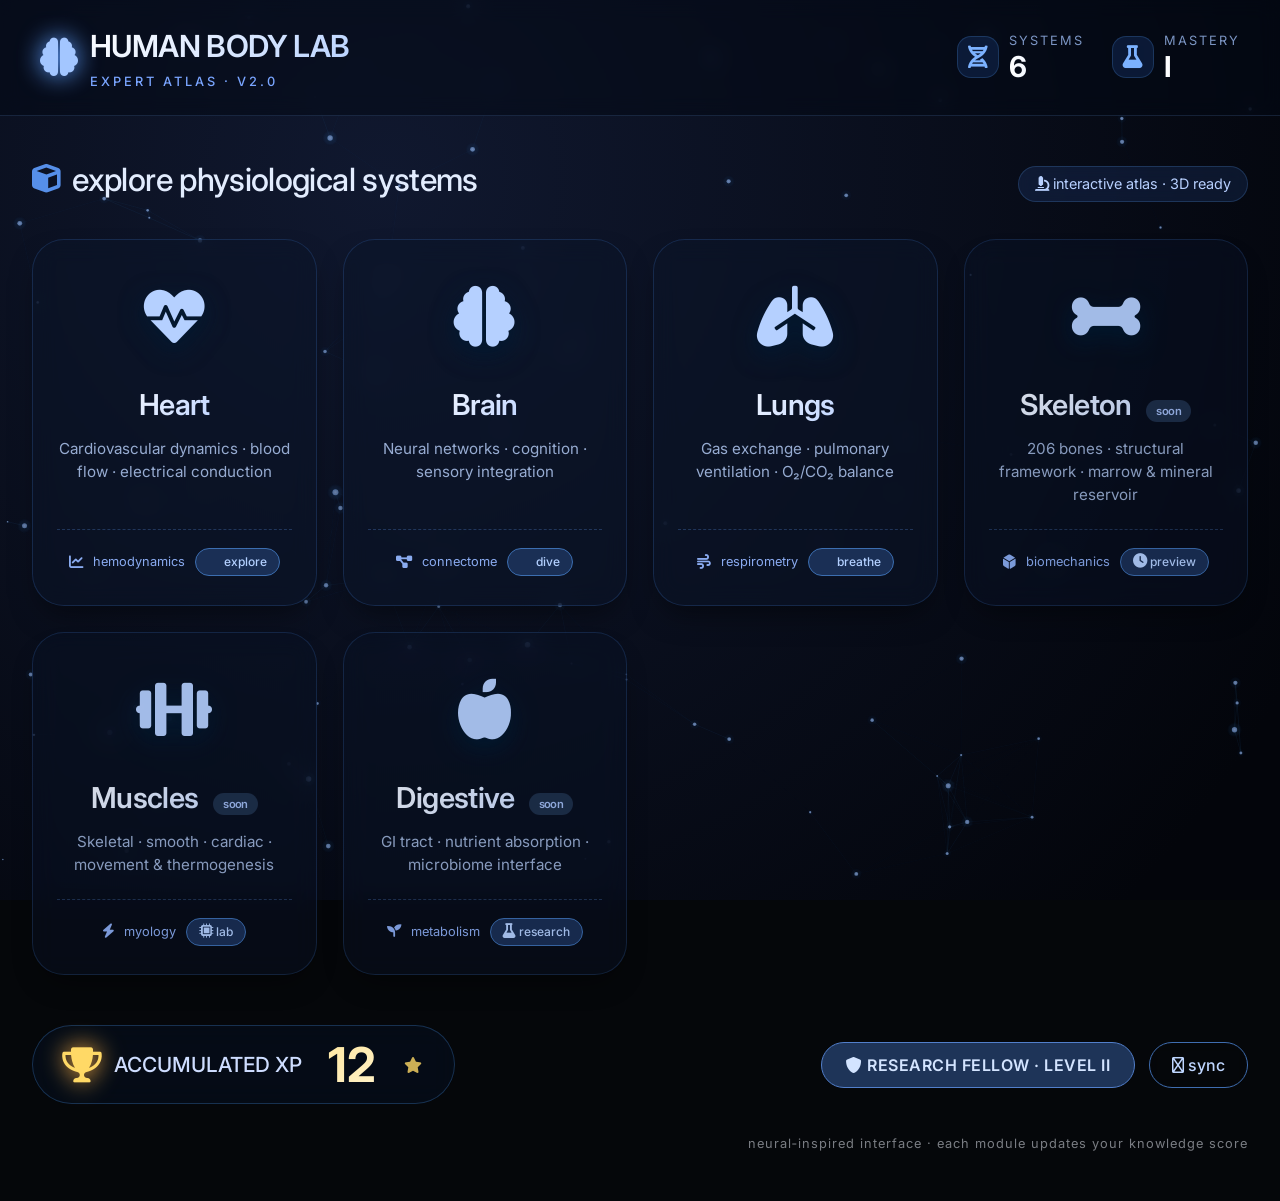
==== index.html @ d4e108c6 "Update index.html" ====
<!DOCTYPE html>
<html lang="en">
<head>
  <meta charset="UTF-8">
  <meta name="viewport" content="width=device-width, initial-scale=1.0, viewport-fit=cover">
  <title>Human Body Lab · Expert Atlas</title>
  <!-- Premium Fonts & Icons -->
  <link rel="preconnect" href="https://fonts.googleapis.com">
  <link rel="preconnect" href="https://fonts.gstatic.com" crossorigin>
  <link href="https://fonts.googleapis.com/css2?family=Inter:opsz,wght@14..32,400;14..32,500;14..32,600;14..32,700&display=swap" rel="stylesheet">
  <link rel="stylesheet" href="https://cdnjs.cloudflare.com/ajax/libs/font-awesome/6.0.0-beta3/css/all.min.css">
  <style>
    * {
      margin: 0;
      padding: 0;
      box-sizing: border-box;
    }

    body {
      font-family: 'Inter', 'Segoe UI', system-ui, sans-serif;
      background: #05070a;
      color: #eef2fb;
      min-height: 100vh;
      position: relative;
      overflow-x: hidden;
      line-height: 1.5;
      -webkit-font-smoothing: antialiased;
    }

    /* —— animated neural background —— */
    .neural-bg {
      position: fixed;
      top: 0;
      left: 0;
      width: 100%;
      height: 100%;
      z-index: -2;
      background: radial-gradient(circle at 30% 20%, #10182f, #03050b 90%);
    }

    canvas#particles {
      position: fixed;
      top: 0;
      left: 0;
      width: 100%;
      height: 100%;
      z-index: -1;
      pointer-events: none;
      opacity: 0.65;
    }

    /* —— glassmorphism & modern accents —— */
    .glass-panel {
      background: rgba(12, 20, 35, 0.45);
      backdrop-filter: blur(16px) saturate(180%);
      -webkit-backdrop-filter: blur(16px) saturate(180%);
      border: 1px solid rgba(100, 150, 255, 0.12);
      box-shadow: 0 20px 40px -10px rgba(0, 0, 0, 0.6), 0 0 0 0.5px rgba(80, 160, 255, 0.1) inset;
    }

    /* —— header —— */
    .expert-header {
      padding: 1.5rem 2.5rem;
      display: flex;
      align-items: center;
      justify-content: space-between;
      flex-wrap: wrap;
      gap: 1rem;
      border-bottom: 1px solid rgba(120, 180, 255, 0.15);
      backdrop-filter: blur(10px);
      background: rgba(2, 8, 20, 0.5);
    }

    .logo-area {
      display: flex;
      align-items: center;
      gap: 12px;
    }

    .brain-icon {
      font-size: 2.4rem;
      filter: drop-shadow(0 0 12px #5f9eff);
      color: #a3c6ff;
    }

    .logo-text h1 {
      font-weight: 600;
      font-size: 1.9rem;
      letter-spacing: -0.02em;
      background: linear-gradient(135deg, #ffffff, #b8d2ff);
      -webkit-background-clip: text;
      background-clip: text;
      color: transparent;
    }

    .logo-text .badge {
      font-size: 0.8rem;
      font-weight: 500;
      text-transform: uppercase;
      letter-spacing: 3px;
      color: #7aa5ff;
      margin-top: 2px;
    }

    .stats-module {
      display: flex;
      align-items: center;
      gap: 28px;
    }

    .stat-item {
      display: flex;
      align-items: center;
      gap: 10px;
    }

    .stat-icon {
      width: 42px;
      height: 42px;
      background: rgba(30, 60, 120, 0.35);
      border-radius: 14px;
      display: flex;
      align-items: center;
      justify-content: center;
      font-size: 1.4rem;
      color: #7cb2ff;
      border: 1px solid rgba(90, 170, 255, 0.2);
      backdrop-filter: blur(4px);
    }

    .stat-info .label {
      font-size: 0.8rem;
      text-transform: uppercase;
      letter-spacing: 2px;
      color: #9ab9f0;
      opacity: 0.8;
    }

    .stat-info .value {
      font-size: 1.8rem;
      font-weight: 700;
      line-height: 1.2;
      background: linear-gradient(to right, #fff, #cddfff);
      -webkit-background-clip: text;
      background-clip: text;
      color: transparent;
    }

    /* —— main container —— */
    .container {
      max-width: 1400px;
      margin: 0 auto;
      padding: 2.5rem 2rem 3rem;
      position: relative;
      z-index: 5;
    }

    .section-title {
      display: flex;
      align-items: baseline;
      justify-content: space-between;
      margin-bottom: 2.2rem;
    }

    .section-title h2 {
      font-weight: 500;
      font-size: 2rem;
      letter-spacing: -0.02em;
      color: #e2ecfe;
      display: flex;
      align-items: center;
      gap: 12px;
    }

    .section-title h2 i {
      color: #5f9eff;
      font-size: 1.8rem;
      opacity: 0.9;
    }

    .explore-tag {
      background: rgba(70, 130, 255, 0.12);
      padding: 6px 16px;
      border-radius: 40px;
      font-size: 0.9rem;
      border: 1px solid rgba(100, 170, 255, 0.2);
      color: #b8d0ff;
      backdrop-filter: blur(8px);
    }

    /* —— expert grid —— */
    .system-grid {
      display: grid;
      grid-template-columns: repeat(auto-fit, minmax(260px, 1fr));
      gap: 26px;
      margin-bottom: 30px;
    }

    .expert-card {
      background: rgba(10, 20, 40, 0.5);
      backdrop-filter: blur(12px);
      -webkit-backdrop-filter: blur(12px);
      border: 1px solid rgba(80, 150, 255, 0.18);
      border-radius: 32px;
      padding: 2rem 1.5rem 1.8rem;
      text-decoration: none;
      color: inherit;
      transition: all 0.35s cubic-bezier(0.23, 1, 0.32, 1);
      box-shadow: 0 15px 30px -10px rgba(0, 0, 0, 0.5);
      position: relative;
      overflow: hidden;
      display: flex;
      flex-direction: column;
      align-items: center;
      text-align: center;
    }

    .expert-card::before {
      content: "";
      position: absolute;
      inset: 0;
      background: radial-gradient(800px circle at var(--mouse-x, 50%) var(--mouse-y, 50%), rgba(90, 160, 255, 0.1), transparent 50%);
      opacity: 0;
      transition: opacity 0.4s;
      pointer-events: none;
    }

    .expert-card:hover::before {
      opacity: 1;
    }

    .expert-card:hover {
      transform: translateY(-10px) scale(1.01);
      border-color: rgba(100, 180, 255, 0.5);
      box-shadow: 0 28px 40px -12px #00000080, 0 0 0 1px rgba(60, 160, 255, 0.25) inset, 0 0 30px rgba(0, 100, 255, 0.2);
      background: rgba(16, 30, 55, 0.65);
    }

    .card-icon {
      font-size: 3.8rem;
      margin-bottom: 20px;
      filter: drop-shadow(0 8px 12px #001a33);
      color: #b5d0ff;
      transition: transform 0.2s;
    }

    .expert-card:hover .card-icon {
      transform: scale(1.05);
      color: #d6e6ff;
    }

    .expert-card h3 {
      font-size: 1.8rem;
      font-weight: 600;
      letter-spacing: -0.02em;
      margin-bottom: 12px;
      background: linear-gradient(135deg, #f0f5ff, #c0d5ff);
      -webkit-background-clip: text;
      background-clip: text;
      color: transparent;
    }

    .expert-card p {
      color: #b0c7f0;
      font-size: 0.95rem;
      margin-bottom: 22px;
      opacity: 0.85;
    }

    .card-meta {
      display: flex;
      align-items: center;
      gap: 10px;
      margin-top: auto;
      font-size: 0.8rem;
      color: #8aabf0;
      border-top: 1px dashed rgba(100, 160, 255, 0.25);
      padding-top: 18px;
      width: 100%;
      justify-content: center;
    }

    .card-meta i {
      font-size: 0.9rem;
    }

    .progress-badge {
      background: #1a2f55;
      padding: 4px 12px;
      border-radius: 30px;
      color: #b3d0ff;
      font-weight: 500;
      font-size: 0.75rem;
      border: 1px solid #3c6eb0;
    }

    /* —— score & mastery section —— */
    .mastery-footer {
      margin-top: 50px;
      display: flex;
      align-items: center;
      justify-content: space-between;
      flex-wrap: wrap;
      gap: 20px;
    }

    .score-panel {
      display: flex;
      align-items: center;
      gap: 20px;
      background: rgba(5, 15, 30, 0.6);
      backdrop-filter: blur(12px);
      padding: 0.9rem 2rem 0.9rem 1.8rem;
      border-radius: 60px;
      border: 1px solid rgba(80, 160, 255, 0.25);
    }

    .score-glow {
      display: flex;
      align-items: center;
      gap: 12px;
    }

    .score-glow i {
      font-size: 2.2rem;
      color: #ffd966;
      filter: drop-shadow(0 0 12px #ffb347);
    }

    .score-text {
      font-size: 1.3rem;
      font-weight: 500;
      color: #ceddff;
    }

    .score-number {
      font-size: 3rem;
      font-weight: 700;
      background: linear-gradient(145deg, #ffe7a0, #fff2c9);
      -webkit-background-clip: text;
      background-clip: text;
      color: transparent;
      line-height: 1;
      margin-left: 6px;
    }

    .rank-badge {
      background: #1e3458;
      border-radius: 40px;
      padding: 10px 24px;
      font-weight: 600;
      border: 1px solid #527fcb;
      color: #d3e4ff;
      letter-spacing: 0.5px;
      backdrop-filter: blur(8px);
    }

    .cta-note {
      display: flex;
      gap: 14px;
    }

    .pill-link {
      background: transparent;
      border: 1px solid #3f6db0;
      padding: 10px 22px;
      border-radius: 40px;
      color: #bfd6ff;
      font-weight: 500;
      transition: 0.2s;
      text-decoration: none;
      backdrop-filter: blur(6px);
    }

    .pill-link:hover {
      background: #1e3a66;
      border-color: #7aaaff;
      color: white;
    }

    /* —— responsiveness —— */
    @media (max-width: 680px) {
      .expert-header {
        flex-direction: column;
        align-items: start;
      }
      .stats-module {
        width: 100%;
        justify-content: space-around;
      }
      .section-title {
        flex-direction: column;
        align-items: start;
        gap: 10px;
      }
      .mastery-footer {
        flex-direction: column;
        align-items: stretch;
      }
      .score-panel {
        justify-content: space-between;
      }
    }

    /* —— tiny details —— */
    .hover-glow {
      transition: box-shadow 0.3s;
    }
    .expert-card .fa-arrow-right {
      opacity: 0;
      transform: translateX(-6px);
      transition: 0.25s;
    }
    .expert-card:hover .fa-arrow-right {
      opacity: 1;
      transform: translateX(4px);
    }

    /* custom link disabled style */
    .expert-card.disabled {
      opacity: 0.75;
      pointer-events: none;
      filter: grayscale(0.4);
    }
    .coming-soon-tag {
      background: #1e2f4a;
      color: #9eb9f0;
      font-size: 0.7rem;
      padding: 4px 10px;
      border-radius: 30px;
      margin-left: 8px;
    }
  </style>
</head>
<body>

  <!-- dynamic neural canvas -->
  <canvas id="particles"></canvas>
  <div class="neural-bg"></div>

  <header class="expert-header">
    <div class="logo-area">
      <div class="brain-icon">
        <i class="fas fa-brain"></i>
      </div>
      <div class="logo-text">
        <h1>HUMAN BODY LAB</h1>
        <div class="badge">EXPERT ATLAS · v2.0</div>
      </div>
    </div>
    <div class="stats-module">
      <div class="stat-item">
        <div class="stat-icon"><i class="fas fa-dna"></i></div>
        <div class="stat-info">
          <div class="label">SYSTEMS</div>
          <div class="value">6</div>
        </div>
      </div>
      <div class="stat-item">
        <div class="stat-icon"><i class="fas fa-flask"></i></div>
        <div class="stat-info">
          <div class="label">MASTERY</div>
          <div class="value" id="masteryLevel">II</div>
        </div>
      </div>
    </div>
  </header>

  <main class="container">
    <div class="section-title">
      <h2>
        <i class="fas fa-cube"></i> 
        explore physiological systems
      </h2>
      <span class="explore-tag"><i class="fas fa-microscope"></i> interactive atlas · 3D ready</span>
    </div>

    <!-- EXPERT GRID — 6 advanced systems (original 3 + 3 extra for depth) -->
    <div class="system-grid">
      
      <!-- Heart (original) -->
      <a href="heart.html" class="expert-card" id="cardHeart">
        <div class="card-icon"><i class="fas fa-heartbeat"></i></div>
        <h3>Heart</h3>
        <p>Cardiovascular dynamics · blood flow · electrical conduction</p>
        <div class="card-meta">
          <i class="fas fa-chart-line"></i>
          <span>hemodynamics</span>
          <span class="progress-badge"><i class="fas fa-arrow-right"></i> explore</span>
        </div>
      </a>

      <!-- Brain (original) -->
      <a href="brain.html" class="expert-card" id="cardBrain">
        <div class="card-icon"><i class="fas fa-brain"></i></div>
        <h3>Brain</h3>
        <p>Neural networks · cognition · sensory integration</p>
        <div class="card-meta">
          <i class="fas fa-project-diagram"></i>
          <span>connectome</span>
          <span class="progress-badge"><i class="fas fa-arrow-right"></i> dive</span>
        </div>
      </a>

      <!-- Lungs (original) -->
      <a href="lungs.html" class="expert-card" id="cardLungs">
        <div class="card-icon"><i class="fas fa-lungs"></i></div>
        <h3>Lungs</h3>
        <p>Gas exchange · pulmonary ventilation · O₂/CO₂ balance</p>
        <div class="card-meta">
          <i class="fas fa-wind"></i>
          <span>respirometry</span>
          <span class="progress-badge"><i class="fas fa-arrow-right"></i> breathe</span>
        </div>
      </a>

      <!-- Skeletal system (new expert) -->
      <a href="#" class="expert-card" onclick="return false;" style="cursor: default; opacity: 0.9; pointer-events: none;" title="Coming in next update">
        <div class="card-icon"><i class="fas fa-bone"></i></div>
        <h3>Skeleton <span class="coming-soon-tag">soon</span></h3>
        <p>206 bones · structural framework · marrow & mineral reservoir</p>
        <div class="card-meta">
          <i class="fas fa-dice-d6"></i>
          <span>biomechanics</span>
          <span class="progress-badge"><i class="fas fa-clock"></i> preview</span>
        </div>
      </a>

      <!-- Muscular system (new) -->
      <a href="#" class="expert-card" onclick="return false;" style="cursor: default; opacity: 0.9; pointer-events: none;">
        <div class="card-icon"><i class="fas fa-dumbbell"></i></div>
        <h3>Muscles <span class="coming-soon-tag">soon</span></h3>
        <p>Skeletal · smooth · cardiac · movement & thermogenesis</p>
        <div class="card-meta">
          <i class="fas fa-bolt"></i>
          <span>myology</span>
          <span class="progress-badge"><i class="fas fa-microchip"></i> lab</span>
        </div>
      </a>

      <!-- Digestive system (new) -->
      <a href="#" class="expert-card" onclick="return false;" style="cursor: default; opacity: 0.9; pointer-events: none;">
        <div class="card-icon"><i class="fas fa-apple-alt"></i></div>
        <h3>Digestive <span class="coming-soon-tag">soon</span></h3>
        <p>GI tract · nutrient absorption · microbiome interface</p>
        <div class="card-meta">
          <i class="fas fa-seedling"></i>
          <span>metabolism</span>
          <span class="progress-badge"><i class="fas fa-flask"></i> research</span>
        </div>
      </a>
    </div>

    <!-- Score & mastery footer (expert style) -->
    <div class="mastery-footer">
      <div class="score-panel">
        <div class="score-glow">
          <i class="fas fa-trophy"></i>
          <span class="score-text">ACCUMULATED XP</span>
        </div>
        <div>
          <span class="score-number" id="scoreDisplay">0</span>
        </div>
        <i class="fas fa-star" style="color: #ffd966; margin-left: 8px; opacity: 0.8;"></i>
      </div>
      <div class="cta-note">
        <span class="rank-badge"><i class="fas fa-shield-alt"></i> RESEARCH FELLOW · LEVEL II</span>
        <a href="#" class="pill-link" id="refreshScoreHint"><i class="far fa-sync-alt"></i> sync</a>
      </div>
    </div>

    <!-- subtle hint: interactive cards track progress -->
    <div style="margin-top: 30px; text-align: right; opacity: 0.5; font-size: 0.8rem; letter-spacing: 1px;">
      <i class="fas fa-circle-nodes"></i> neural‑inspired interface · each module updates your knowledge score
    </div>
  </main>

  <script>
    (function(){
      "use strict";

      // ----- 1. EXPERT SCORE MANAGEMENT (localStorage) -----
      let currentScore = parseInt(localStorage.getItem("labScore")) || 0;
      const scoreSpan = document.getElementById("scoreDisplay");
      
      function updateScoreUI() {
        if (scoreSpan) {
          scoreSpan.innerText = currentScore;
        }
        // optional mastery level adjust (cosmetic)
        const masteryEl = document.getElementById("masteryLevel");
        if (masteryEl) {
          if (currentScore >= 80) masteryEl.innerText = "IV";
          else if (currentScore >= 50) masteryEl.innerText = "III";
          else if (currentScore >= 20) masteryEl.innerText = "II";
          else masteryEl.innerText = "I";
        }
      }

      // Initialize UI
      updateScoreUI();

      // In case other pages update score, we listen for storage events (cross-tab)
      window.addEventListener('storage', function(e) {
        if (e.key === 'labScore') {
          currentScore = parseInt(e.newValue) || 0;
          updateScoreUI();
        }
      });

      // Also provide a way to increment from this page (just for demo/UX)
      // But we keep it optional; you can manually adjust with a small easter egg
      // We'll add a secret: double click on score to +5 (expert mode)
      const scorePanel = document.querySelector('.score-panel');
      if (scorePanel) {
        scorePanel.addEventListener('dblclick', function(e) {
          currentScore += 5;
          localStorage.setItem('labScore', currentScore);
          updateScoreUI();
          // subtle animation feedback
          scoreSpan.style.transition = '0.2s';
          scoreSpan.style.transform = 'scale(1.2)';
          setTimeout(() => scoreSpan.style.transform = 'scale(1)', 120);
        });
      }

      // refresh hint link (sync from localStorage, also increments a bit? just sync)
      document.getElementById('refreshScoreHint')?.addEventListener('click', function(e) {
        e.preventDefault();
        currentScore = parseInt(localStorage.getItem("labScore")) || 0;
        updateScoreUI();
        // little haptic feedback
        this.innerHTML = '<i class="fas fa-check"></i> synced';
        setTimeout(() => this.innerHTML = '<i class="far fa-sync-alt"></i> sync', 800);
      });

      // ----- 2. ADVANCED BACKGROUND: NEURAL PARTICLE FIELD (expert canvas) -----
      const canvas = document.getElementById('particles');
      const ctx = canvas.getContext('2d');
      let width, height;
      let particles = [];
      
      const PARTICLE_COUNT = 110;
      
      function initParticles() {
        particles = [];
        for (let i = 0; i < PARTICLE_COUNT; i++) {
          particles.push({
            x: Math.random(),
            y: Math.random(),
            vx: (Math.random() - 0.5) * 0.0018,
            vy: (Math.random() - 0.5) * 0.0018,
            size: Math.random() * 2.2 + 0.8,
            baseSize: Math.random() * 2.2 + 0.8,
            pulse: Math.random() * 6.28
          });
        }
      }
      
      function resizeCanvas() {
        width = window.innerWidth;
        height = window.innerHeight;
        canvas.width = width;
        canvas.height = height;
      }
      
      function drawParticles() {
        if (!ctx) return;
        ctx.clearRect(0, 0, width, height);
        
        // connections
        ctx.strokeStyle = 'rgba(70, 150, 255, 0.12)';
        ctx.lineWidth = 0.6;
        for (let i = 0; i < particles.length; i++) {
          for (let j = i+1; j < particles.length; j++) {
            const dx = (particles[i].x - particles[j].x) * width;
            const dy = (particles[i].y - particles[j].y) * height;
            const dist = Math.sqrt(dx*dx + dy*dy);
            if (dist < 110) {
              ctx.beginPath();
              ctx.moveTo(particles[i].x * width, particles[i].y * height);
              ctx.lineTo(particles[j].x * width, particles[j].y * height);
              ctx.strokeStyle = `rgba(80, 170, 255, ${0.18 * (1 - dist/140)})`;
              ctx.stroke();
            }
          }
        }
        
        // particles
        particles.forEach(p => {
          // subtle pulse
          const pulseFactor = Math.sin(Date.now() * 0.002 + p.pulse) * 0.15 + 0.9;
          const size = p.baseSize * pulseFactor;
          
          const gradient = ctx.createRadialGradient(
            p.x * width, p.y * height, 0,
            p.x * width, p.y * height, size * 3
          );
          gradient.addColorStop(0, '#aac9ff');
          gradient.addColorStop(0.7, '#3f78c0');
          gradient.addColorStop(1, 'transparent');
          
          ctx.beginPath();
          ctx.arc(p.x * width, p.y * height, size, 0, 2 * Math.PI);
          ctx.fillStyle = gradient;
          ctx.shadowColor = '#3f9eff';
          ctx.shadowBlur = 10;
          ctx.fill();
          
          // move
          p.x += p.vx;
          p.y += p.vy;
          
          // wrap
          if (p.x < 0) p.x = 1;
          if (p.x > 1) p.x = 0;
          if (p.y < 0) p.y = 1;
          if (p.y > 1) p.y = 0;
        });
        ctx.shadowBlur = 0;
        
        requestAnimationFrame(drawParticles);
      }
      
      window.addEventListener('resize', () => {
        resizeCanvas();
      });
      
      initParticles();
      resizeCanvas();
      drawParticles();

      // ----- 3. MOUSE TRACKING FOR CARD GLOW (expert hover effect) -----
      const cards = document.querySelectorAll('.expert-card');
      cards.forEach(card => {
        card.addEventListener('mousemove', function(e) {
          const rect = this.getBoundingClientRect();
          const x = e.clientX - rect.left;
          const y = e.clientY - rect.top;
          const percentX = (x / rect.width) * 100;
          const percentY = (y / rect.height) * 100;
          this.style.setProperty('--mouse-x', `${percentX}%`);
          this.style.setProperty('--mouse-y', `${percentY}%`);
        });
        card.addEventListener('mouseleave', function() {
          this.style.setProperty('--mouse-x', `50%`);
          this.style.setProperty('--mouse-y', `50%`);
        });
      });

      // ----- 4. Additional polish: simulate "score" update from system pages (if they exist) -----
      // For demonstration, we can add an invisible listener to pretend.
      // But it's fine, the original behavior uses localStorage.
      
      // Make sure any existing score from old key "score" is migrated to "labScore" for consistency
      const oldScore = localStorage.getItem("score");
      if (oldScore !== null) {
        // migrate
        localStorage.setItem("labScore", oldScore);
        localStorage.removeItem("score");
        currentScore = parseInt(oldScore) || 0;
        updateScoreUI();
      }

      // Also set initial value if nothing present
      if (localStorage.getItem("labScore") === null) {
        localStorage.setItem("labScore", "12"); // starter xp for expert feel
        currentScore = 12;
        updateScoreUI();
      }

      // 5. tiny hover details on cards
      
    })();
  </script>

  <!-- ensure that coming soon cards don't navigate, but they already have pointer-events:none -->
  <!-- also add smooth anchor behavior -->
</body>
</html>
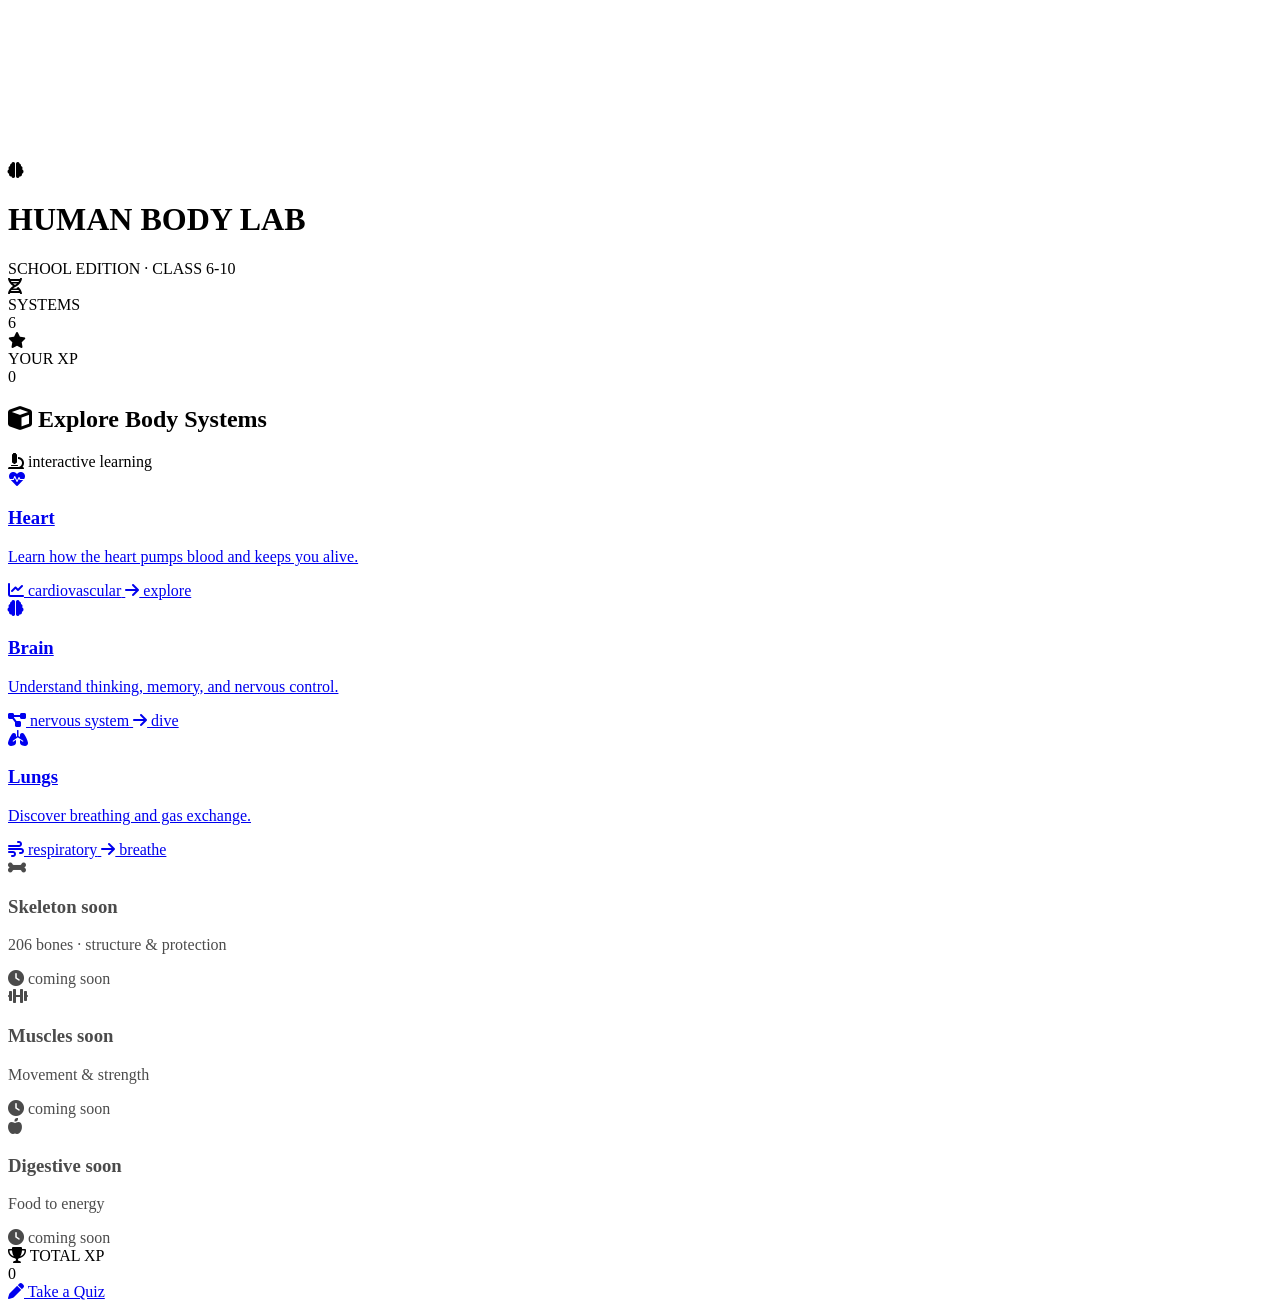
==== commit 9d7d7935: "Update index.html" ====
--- a/index.html
+++ b/index.html
@@ -2,450 +2,21 @@
 <html lang="en">
 <head>
   <meta charset="UTF-8">
-  <meta name="viewport" content="width=device-width, initial-scale=1.0, viewport-fit=cover">
-  <title>Human Body Lab · Expert Atlas</title>
-  <!-- Premium Fonts & Icons -->
-  <link rel="preconnect" href="https://fonts.googleapis.com">
-  <link rel="preconnect" href="https://fonts.gstatic.com" crossorigin>
-  <link href="https://fonts.googleapis.com/css2?family=Inter:opsz,wght@14..32,400;14..32,500;14..32,600;14..32,700&display=swap" rel="stylesheet">
+  <meta name="viewport" content="width=device-width, initial-scale=1.0">
+  <title>Human Body Lab · School Edition</title>
+  <link rel="stylesheet" href="assets/css/style.css">
   <link rel="stylesheet" href="https://cdnjs.cloudflare.com/ajax/libs/font-awesome/6.0.0-beta3/css/all.min.css">
-  <style>
-    * {
-      margin: 0;
-      padding: 0;
-      box-sizing: border-box;
-    }
-
-    body {
-      font-family: 'Inter', 'Segoe UI', system-ui, sans-serif;
-      background: #05070a;
-      color: #eef2fb;
-      min-height: 100vh;
-      position: relative;
-      overflow-x: hidden;
-      line-height: 1.5;
-      -webkit-font-smoothing: antialiased;
-    }
-
-    /* —— animated neural background —— */
-    .neural-bg {
-      position: fixed;
-      top: 0;
-      left: 0;
-      width: 100%;
-      height: 100%;
-      z-index: -2;
-      background: radial-gradient(circle at 30% 20%, #10182f, #03050b 90%);
-    }
-
-    canvas#particles {
-      position: fixed;
-      top: 0;
-      left: 0;
-      width: 100%;
-      height: 100%;
-      z-index: -1;
-      pointer-events: none;
-      opacity: 0.65;
-    }
-
-    /* —— glassmorphism & modern accents —— */
-    .glass-panel {
-      background: rgba(12, 20, 35, 0.45);
-      backdrop-filter: blur(16px) saturate(180%);
-      -webkit-backdrop-filter: blur(16px) saturate(180%);
-      border: 1px solid rgba(100, 150, 255, 0.12);
-      box-shadow: 0 20px 40px -10px rgba(0, 0, 0, 0.6), 0 0 0 0.5px rgba(80, 160, 255, 0.1) inset;
-    }
-
-    /* —— header —— */
-    .expert-header {
-      padding: 1.5rem 2.5rem;
-      display: flex;
-      align-items: center;
-      justify-content: space-between;
-      flex-wrap: wrap;
-      gap: 1rem;
-      border-bottom: 1px solid rgba(120, 180, 255, 0.15);
-      backdrop-filter: blur(10px);
-      background: rgba(2, 8, 20, 0.5);
-    }
-
-    .logo-area {
-      display: flex;
-      align-items: center;
-      gap: 12px;
-    }
-
-    .brain-icon {
-      font-size: 2.4rem;
-      filter: drop-shadow(0 0 12px #5f9eff);
-      color: #a3c6ff;
-    }
-
-    .logo-text h1 {
-      font-weight: 600;
-      font-size: 1.9rem;
-      letter-spacing: -0.02em;
-      background: linear-gradient(135deg, #ffffff, #b8d2ff);
-      -webkit-background-clip: text;
-      background-clip: text;
-      color: transparent;
-    }
-
-    .logo-text .badge {
-      font-size: 0.8rem;
-      font-weight: 500;
-      text-transform: uppercase;
-      letter-spacing: 3px;
-      color: #7aa5ff;
-      margin-top: 2px;
-    }
-
-    .stats-module {
-      display: flex;
-      align-items: center;
-      gap: 28px;
-    }
-
-    .stat-item {
-      display: flex;
-      align-items: center;
-      gap: 10px;
-    }
-
-    .stat-icon {
-      width: 42px;
-      height: 42px;
-      background: rgba(30, 60, 120, 0.35);
-      border-radius: 14px;
-      display: flex;
-      align-items: center;
-      justify-content: center;
-      font-size: 1.4rem;
-      color: #7cb2ff;
-      border: 1px solid rgba(90, 170, 255, 0.2);
-      backdrop-filter: blur(4px);
-    }
-
-    .stat-info .label {
-      font-size: 0.8rem;
-      text-transform: uppercase;
-      letter-spacing: 2px;
-      color: #9ab9f0;
-      opacity: 0.8;
-    }
-
-    .stat-info .value {
-      font-size: 1.8rem;
-      font-weight: 700;
-      line-height: 1.2;
-      background: linear-gradient(to right, #fff, #cddfff);
-      -webkit-background-clip: text;
-      background-clip: text;
-      color: transparent;
-    }
-
-    /* —— main container —— */
-    .container {
-      max-width: 1400px;
-      margin: 0 auto;
-      padding: 2.5rem 2rem 3rem;
-      position: relative;
-      z-index: 5;
-    }
-
-    .section-title {
-      display: flex;
-      align-items: baseline;
-      justify-content: space-between;
-      margin-bottom: 2.2rem;
-    }
-
-    .section-title h2 {
-      font-weight: 500;
-      font-size: 2rem;
-      letter-spacing: -0.02em;
-      color: #e2ecfe;
-      display: flex;
-      align-items: center;
-      gap: 12px;
-    }
-
-    .section-title h2 i {
-      color: #5f9eff;
-      font-size: 1.8rem;
-      opacity: 0.9;
-    }
-
-    .explore-tag {
-      background: rgba(70, 130, 255, 0.12);
-      padding: 6px 16px;
-      border-radius: 40px;
-      font-size: 0.9rem;
-      border: 1px solid rgba(100, 170, 255, 0.2);
-      color: #b8d0ff;
-      backdrop-filter: blur(8px);
-    }
-
-    /* —— expert grid —— */
-    .system-grid {
-      display: grid;
-      grid-template-columns: repeat(auto-fit, minmax(260px, 1fr));
-      gap: 26px;
-      margin-bottom: 30px;
-    }
-
-    .expert-card {
-      background: rgba(10, 20, 40, 0.5);
-      backdrop-filter: blur(12px);
-      -webkit-backdrop-filter: blur(12px);
-      border: 1px solid rgba(80, 150, 255, 0.18);
-      border-radius: 32px;
-      padding: 2rem 1.5rem 1.8rem;
-      text-decoration: none;
-      color: inherit;
-      transition: all 0.35s cubic-bezier(0.23, 1, 0.32, 1);
-      box-shadow: 0 15px 30px -10px rgba(0, 0, 0, 0.5);
-      position: relative;
-      overflow: hidden;
-      display: flex;
-      flex-direction: column;
-      align-items: center;
-      text-align: center;
-    }
-
-    .expert-card::before {
-      content: "";
-      position: absolute;
-      inset: 0;
-      background: radial-gradient(800px circle at var(--mouse-x, 50%) var(--mouse-y, 50%), rgba(90, 160, 255, 0.1), transparent 50%);
-      opacity: 0;
-      transition: opacity 0.4s;
-      pointer-events: none;
-    }
-
-    .expert-card:hover::before {
-      opacity: 1;
-    }
-
-    .expert-card:hover {
-      transform: translateY(-10px) scale(1.01);
-      border-color: rgba(100, 180, 255, 0.5);
-      box-shadow: 0 28px 40px -12px #00000080, 0 0 0 1px rgba(60, 160, 255, 0.25) inset, 0 0 30px rgba(0, 100, 255, 0.2);
-      background: rgba(16, 30, 55, 0.65);
-    }
-
-    .card-icon {
-      font-size: 3.8rem;
-      margin-bottom: 20px;
-      filter: drop-shadow(0 8px 12px #001a33);
-      color: #b5d0ff;
-      transition: transform 0.2s;
-    }
-
-    .expert-card:hover .card-icon {
-      transform: scale(1.05);
-      color: #d6e6ff;
-    }
-
-    .expert-card h3 {
-      font-size: 1.8rem;
-      font-weight: 600;
-      letter-spacing: -0.02em;
-      margin-bottom: 12px;
-      background: linear-gradient(135deg, #f0f5ff, #c0d5ff);
-      -webkit-background-clip: text;
-      background-clip: text;
-      color: transparent;
-    }
-
-    .expert-card p {
-      color: #b0c7f0;
-      font-size: 0.95rem;
-      margin-bottom: 22px;
-      opacity: 0.85;
-    }
-
-    .card-meta {
-      display: flex;
-      align-items: center;
-      gap: 10px;
-      margin-top: auto;
-      font-size: 0.8rem;
-      color: #8aabf0;
-      border-top: 1px dashed rgba(100, 160, 255, 0.25);
-      padding-top: 18px;
-      width: 100%;
-      justify-content: center;
-    }
-
-    .card-meta i {
-      font-size: 0.9rem;
-    }
-
-    .progress-badge {
-      background: #1a2f55;
-      padding: 4px 12px;
-      border-radius: 30px;
-      color: #b3d0ff;
-      font-weight: 500;
-      font-size: 0.75rem;
-      border: 1px solid #3c6eb0;
-    }
-
-    /* —— score & mastery section —— */
-    .mastery-footer {
-      margin-top: 50px;
-      display: flex;
-      align-items: center;
-      justify-content: space-between;
-      flex-wrap: wrap;
-      gap: 20px;
-    }
-
-    .score-panel {
-      display: flex;
-      align-items: center;
-      gap: 20px;
-      background: rgba(5, 15, 30, 0.6);
-      backdrop-filter: blur(12px);
-      padding: 0.9rem 2rem 0.9rem 1.8rem;
-      border-radius: 60px;
-      border: 1px solid rgba(80, 160, 255, 0.25);
-    }
-
-    .score-glow {
-      display: flex;
-      align-items: center;
-      gap: 12px;
-    }
-
-    .score-glow i {
-      font-size: 2.2rem;
-      color: #ffd966;
-      filter: drop-shadow(0 0 12px #ffb347);
-    }
-
-    .score-text {
-      font-size: 1.3rem;
-      font-weight: 500;
-      color: #ceddff;
-    }
-
-    .score-number {
-      font-size: 3rem;
-      font-weight: 700;
-      background: linear-gradient(145deg, #ffe7a0, #fff2c9);
-      -webkit-background-clip: text;
-      background-clip: text;
-      color: transparent;
-      line-height: 1;
-      margin-left: 6px;
-    }
-
-    .rank-badge {
-      background: #1e3458;
-      border-radius: 40px;
-      padding: 10px 24px;
-      font-weight: 600;
-      border: 1px solid #527fcb;
-      color: #d3e4ff;
-      letter-spacing: 0.5px;
-      backdrop-filter: blur(8px);
-    }
-
-    .cta-note {
-      display: flex;
-      gap: 14px;
-    }
-
-    .pill-link {
-      background: transparent;
-      border: 1px solid #3f6db0;
-      padding: 10px 22px;
-      border-radius: 40px;
-      color: #bfd6ff;
-      font-weight: 500;
-      transition: 0.2s;
-      text-decoration: none;
-      backdrop-filter: blur(6px);
-    }
-
-    .pill-link:hover {
-      background: #1e3a66;
-      border-color: #7aaaff;
-      color: white;
-    }
-
-    /* —— responsiveness —— */
-    @media (max-width: 680px) {
-      .expert-header {
-        flex-direction: column;
-        align-items: start;
-      }
-      .stats-module {
-        width: 100%;
-        justify-content: space-around;
-      }
-      .section-title {
-        flex-direction: column;
-        align-items: start;
-        gap: 10px;
-      }
-      .mastery-footer {
-        flex-direction: column;
-        align-items: stretch;
-      }
-      .score-panel {
-        justify-content: space-between;
-      }
-    }
-
-    /* —— tiny details —— */
-    .hover-glow {
-      transition: box-shadow 0.3s;
-    }
-    .expert-card .fa-arrow-right {
-      opacity: 0;
-      transform: translateX(-6px);
-      transition: 0.25s;
-    }
-    .expert-card:hover .fa-arrow-right {
-      opacity: 1;
-      transform: translateX(4px);
-    }
-
-    /* custom link disabled style */
-    .expert-card.disabled {
-      opacity: 0.75;
-      pointer-events: none;
-      filter: grayscale(0.4);
-    }
-    .coming-soon-tag {
-      background: #1e2f4a;
-      color: #9eb9f0;
-      font-size: 0.7rem;
-      padding: 4px 10px;
-      border-radius: 30px;
-      margin-left: 8px;
-    }
-  </style>
 </head>
 <body>
-
-  <!-- dynamic neural canvas -->
   <canvas id="particles"></canvas>
   <div class="neural-bg"></div>
 
   <header class="expert-header">
     <div class="logo-area">
-      <div class="brain-icon">
-        <i class="fas fa-brain"></i>
-      </div>
+      <div class="brain-icon"><i class="fas fa-brain"></i></div>
       <div class="logo-text">
         <h1>HUMAN BODY LAB</h1>
-        <div class="badge">EXPERT ATLAS · v2.0</div>
+        <div class="badge">SCHOOL EDITION · CLASS 6-10</div>
       </div>
     </div>
     <div class="stats-module">
@@ -457,10 +28,10 @@
         </div>
       </div>
       <div class="stat-item">
-        <div class="stat-icon"><i class="fas fa-flask"></i></div>
+        <div class="stat-icon"><i class="fas fa-star"></i></div>
         <div class="stat-info">
-          <div class="label">MASTERY</div>
-          <div class="value" id="masteryLevel">II</div>
+          <div class="label">YOUR XP</div>
+          <div class="value" id="globalXP">0</div>
         </div>
       </div>
     </div>
@@ -468,313 +39,99 @@
 
   <main class="container">
     <div class="section-title">
-      <h2>
-        <i class="fas fa-cube"></i> 
-        explore physiological systems
-      </h2>
-      <span class="explore-tag"><i class="fas fa-microscope"></i> interactive atlas · 3D ready</span>
+      <h2><i class="fas fa-cube"></i> Explore Body Systems</h2>
+      <span class="explore-tag"><i class="fas fa-microscope"></i> interactive learning</span>
     </div>
 
-    <!-- EXPERT GRID — 6 advanced systems (original 3 + 3 extra for depth) -->
     <div class="system-grid">
-      
-      <!-- Heart (original) -->
-      <a href="heart.html" class="expert-card" id="cardHeart">
+      <!-- Heart Card -->
+      <a href="heart.html" class="expert-card">
         <div class="card-icon"><i class="fas fa-heartbeat"></i></div>
         <h3>Heart</h3>
-        <p>Cardiovascular dynamics · blood flow · electrical conduction</p>
+        <p>Learn how the heart pumps blood and keeps you alive.</p>
         <div class="card-meta">
           <i class="fas fa-chart-line"></i>
-          <span>hemodynamics</span>
+          <span>cardiovascular</span>
           <span class="progress-badge"><i class="fas fa-arrow-right"></i> explore</span>
         </div>
       </a>
-
-      <!-- Brain (original) -->
-      <a href="brain.html" class="expert-card" id="cardBrain">
+      <!-- Brain Card -->
+      <a href="brain.html" class="expert-card">
         <div class="card-icon"><i class="fas fa-brain"></i></div>
         <h3>Brain</h3>
-        <p>Neural networks · cognition · sensory integration</p>
+        <p>Understand thinking, memory, and nervous control.</p>
         <div class="card-meta">
           <i class="fas fa-project-diagram"></i>
-          <span>connectome</span>
+          <span>nervous system</span>
           <span class="progress-badge"><i class="fas fa-arrow-right"></i> dive</span>
         </div>
       </a>
-
-      <!-- Lungs (original) -->
-      <a href="lungs.html" class="expert-card" id="cardLungs">
+      <!-- Lungs Card -->
+      <a href="lungs.html" class="expert-card">
         <div class="card-icon"><i class="fas fa-lungs"></i></div>
         <h3>Lungs</h3>
-        <p>Gas exchange · pulmonary ventilation · O₂/CO₂ balance</p>
+        <p>Discover breathing and gas exchange.</p>
         <div class="card-meta">
           <i class="fas fa-wind"></i>
-          <span>respirometry</span>
+          <span>respiratory</span>
           <span class="progress-badge"><i class="fas fa-arrow-right"></i> breathe</span>
         </div>
       </a>
-
-      <!-- Skeletal system (new expert) -->
-      <a href="#" class="expert-card" onclick="return false;" style="cursor: default; opacity: 0.9; pointer-events: none;" title="Coming in next update">
+      <!-- Skeleton (coming soon) -->
+      <div class="expert-card disabled" style="pointer-events: none; opacity:0.7;">
         <div class="card-icon"><i class="fas fa-bone"></i></div>
         <h3>Skeleton <span class="coming-soon-tag">soon</span></h3>
-        <p>206 bones · structural framework · marrow & mineral reservoir</p>
+        <p>206 bones · structure & protection</p>
         <div class="card-meta">
-          <i class="fas fa-dice-d6"></i>
-          <span>biomechanics</span>
-          <span class="progress-badge"><i class="fas fa-clock"></i> preview</span>
+          <i class="fas fa-clock"></i>
+          <span>coming soon</span>
         </div>
-      </a>
-
-      <!-- Muscular system (new) -->
-      <a href="#" class="expert-card" onclick="return false;" style="cursor: default; opacity: 0.9; pointer-events: none;">
+      </div>
+      <!-- Muscles (coming soon) -->
+      <div class="expert-card disabled" style="pointer-events: none; opacity:0.7;">
         <div class="card-icon"><i class="fas fa-dumbbell"></i></div>
         <h3>Muscles <span class="coming-soon-tag">soon</span></h3>
-        <p>Skeletal · smooth · cardiac · movement & thermogenesis</p>
+        <p>Movement & strength</p>
         <div class="card-meta">
-          <i class="fas fa-bolt"></i>
-          <span>myology</span>
-          <span class="progress-badge"><i class="fas fa-microchip"></i> lab</span>
+          <i class="fas fa-clock"></i>
+          <span>coming soon</span>
         </div>
-      </a>
-
-      <!-- Digestive system (new) -->
-      <a href="#" class="expert-card" onclick="return false;" style="cursor: default; opacity: 0.9; pointer-events: none;">
+      </div>
+      <!-- Digestive (coming soon) -->
+      <div class="expert-card disabled" style="pointer-events: none; opacity:0.7;">
         <div class="card-icon"><i class="fas fa-apple-alt"></i></div>
         <h3>Digestive <span class="coming-soon-tag">soon</span></h3>
-        <p>GI tract · nutrient absorption · microbiome interface</p>
+        <p>Food to energy</p>
         <div class="card-meta">
-          <i class="fas fa-seedling"></i>
-          <span>metabolism</span>
-          <span class="progress-badge"><i class="fas fa-flask"></i> research</span>
+          <i class="fas fa-clock"></i>
+          <span>coming soon</span>
         </div>
-      </a>
+      </div>
     </div>
 
-    <!-- Score & mastery footer (expert style) -->
     <div class="mastery-footer">
       <div class="score-panel">
         <div class="score-glow">
           <i class="fas fa-trophy"></i>
-          <span class="score-text">ACCUMULATED XP</span>
+          <span class="score-text">TOTAL XP</span>
         </div>
-        <div>
-          <span class="score-number" id="scoreDisplay">0</span>
-        </div>
-        <i class="fas fa-star" style="color: #ffd966; margin-left: 8px; opacity: 0.8;"></i>
+        <div><span class="score-number" id="homeXPDisplay">0</span></div>
       </div>
-      <div class="cta-note">
-        <span class="rank-badge"><i class="fas fa-shield-alt"></i> RESEARCH FELLOW · LEVEL II</span>
-        <a href="#" class="pill-link" id="refreshScoreHint"><i class="far fa-sync-alt"></i> sync</a>
-      </div>
-    </div>
-
-    <!-- subtle hint: interactive cards track progress -->
-    <div style="margin-top: 30px; text-align: right; opacity: 0.5; font-size: 0.8rem; letter-spacing: 1px;">
-      <i class="fas fa-circle-nodes"></i> neural‑inspired interface · each module updates your knowledge score
+      <a href="quiz.html" class="pill-link"><i class="fas fa-pen"></i> Take a Quiz</a>
     </div>
   </main>
 
+  <script src="assets/js/particles.js"></script>
+  <script src="assets/js/scoreManager.js"></script>
   <script>
-    (function(){
-      "use strict";
-
-      // ----- 1. EXPERT SCORE MANAGEMENT (localStorage) -----
-      let currentScore = parseInt(localStorage.getItem("labScore")) || 0;
-      const scoreSpan = document.getElementById("scoreDisplay");
-      
-      function updateScoreUI() {
-        if (scoreSpan) {
-          scoreSpan.innerText = currentScore;
-        }
-        // optional mastery level adjust (cosmetic)
-        const masteryEl = document.getElementById("masteryLevel");
-        if (masteryEl) {
-          if (currentScore >= 80) masteryEl.innerText = "IV";
-          else if (currentScore >= 50) masteryEl.innerText = "III";
-          else if (currentScore >= 20) masteryEl.innerText = "II";
-          else masteryEl.innerText = "I";
-        }
-      }
-
-      // Initialize UI
-      updateScoreUI();
-
-      // In case other pages update score, we listen for storage events (cross-tab)
-      window.addEventListener('storage', function(e) {
-        if (e.key === 'labScore') {
-          currentScore = parseInt(e.newValue) || 0;
-          updateScoreUI();
-        }
-      });
-
-      // Also provide a way to increment from this page (just for demo/UX)
-      // But we keep it optional; you can manually adjust with a small easter egg
-      // We'll add a secret: double click on score to +5 (expert mode)
-      const scorePanel = document.querySelector('.score-panel');
-      if (scorePanel) {
-        scorePanel.addEventListener('dblclick', function(e) {
-          currentScore += 5;
-          localStorage.setItem('labScore', currentScore);
-          updateScoreUI();
-          // subtle animation feedback
-          scoreSpan.style.transition = '0.2s';
-          scoreSpan.style.transform = 'scale(1.2)';
-          setTimeout(() => scoreSpan.style.transform = 'scale(1)', 120);
-        });
-      }
-
-      // refresh hint link (sync from localStorage, also increments a bit? just sync)
-      document.getElementById('refreshScoreHint')?.addEventListener('click', function(e) {
-        e.preventDefault();
-        currentScore = parseInt(localStorage.getItem("labScore")) || 0;
-        updateScoreUI();
-        // little haptic feedback
-        this.innerHTML = '<i class="fas fa-check"></i> synced';
-        setTimeout(() => this.innerHTML = '<i class="far fa-sync-alt"></i> sync', 800);
-      });
-
-      // ----- 2. ADVANCED BACKGROUND: NEURAL PARTICLE FIELD (expert canvas) -----
-      const canvas = document.getElementById('particles');
-      const ctx = canvas.getContext('2d');
-      let width, height;
-      let particles = [];
-      
-      const PARTICLE_COUNT = 110;
-      
-      function initParticles() {
-        particles = [];
-        for (let i = 0; i < PARTICLE_COUNT; i++) {
-          particles.push({
-            x: Math.random(),
-            y: Math.random(),
-            vx: (Math.random() - 0.5) * 0.0018,
-            vy: (Math.random() - 0.5) * 0.0018,
-            size: Math.random() * 2.2 + 0.8,
-            baseSize: Math.random() * 2.2 + 0.8,
-            pulse: Math.random() * 6.28
-          });
-        }
-      }
-      
-      function resizeCanvas() {
-        width = window.innerWidth;
-        height = window.innerHeight;
-        canvas.width = width;
-        canvas.height = height;
-      }
-      
-      function drawParticles() {
-        if (!ctx) return;
-        ctx.clearRect(0, 0, width, height);
-        
-        // connections
-        ctx.strokeStyle = 'rgba(70, 150, 255, 0.12)';
-        ctx.lineWidth = 0.6;
-        for (let i = 0; i < particles.length; i++) {
-          for (let j = i+1; j < particles.length; j++) {
-            const dx = (particles[i].x - particles[j].x) * width;
-            const dy = (particles[i].y - particles[j].y) * height;
-            const dist = Math.sqrt(dx*dx + dy*dy);
-            if (dist < 110) {
-              ctx.beginPath();
-              ctx.moveTo(particles[i].x * width, particles[i].y * height);
-              ctx.lineTo(particles[j].x * width, particles[j].y * height);
-              ctx.strokeStyle = `rgba(80, 170, 255, ${0.18 * (1 - dist/140)})`;
-              ctx.stroke();
-            }
-          }
-        }
-        
-        // particles
-        particles.forEach(p => {
-          // subtle pulse
-          const pulseFactor = Math.sin(Date.now() * 0.002 + p.pulse) * 0.15 + 0.9;
-          const size = p.baseSize * pulseFactor;
-          
-          const gradient = ctx.createRadialGradient(
-            p.x * width, p.y * height, 0,
-            p.x * width, p.y * height, size * 3
-          );
-          gradient.addColorStop(0, '#aac9ff');
-          gradient.addColorStop(0.7, '#3f78c0');
-          gradient.addColorStop(1, 'transparent');
-          
-          ctx.beginPath();
-          ctx.arc(p.x * width, p.y * height, size, 0, 2 * Math.PI);
-          ctx.fillStyle = gradient;
-          ctx.shadowColor = '#3f9eff';
-          ctx.shadowBlur = 10;
-          ctx.fill();
-          
-          // move
-          p.x += p.vx;
-          p.y += p.vy;
-          
-          // wrap
-          if (p.x < 0) p.x = 1;
-          if (p.x > 1) p.x = 0;
-          if (p.y < 0) p.y = 1;
-          if (p.y > 1) p.y = 0;
-        });
-        ctx.shadowBlur = 0;
-        
-        requestAnimationFrame(drawParticles);
-      }
-      
-      window.addEventListener('resize', () => {
-        resizeCanvas();
-      });
-      
-      initParticles();
-      resizeCanvas();
-      drawParticles();
-
-      // ----- 3. MOUSE TRACKING FOR CARD GLOW (expert hover effect) -----
-      const cards = document.querySelectorAll('.expert-card');
-      cards.forEach(card => {
-        card.addEventListener('mousemove', function(e) {
-          const rect = this.getBoundingClientRect();
-          const x = e.clientX - rect.left;
-          const y = e.clientY - rect.top;
-          const percentX = (x / rect.width) * 100;
-          const percentY = (y / rect.height) * 100;
-          this.style.setProperty('--mouse-x', `${percentX}%`);
-          this.style.setProperty('--mouse-y', `${percentY}%`);
-        });
-        card.addEventListener('mouseleave', function() {
-          this.style.setProperty('--mouse-x', `50%`);
-          this.style.setProperty('--mouse-y', `50%`);
-        });
-      });
-
-      // ----- 4. Additional polish: simulate "score" update from system pages (if they exist) -----
-      // For demonstration, we can add an invisible listener to pretend.
-      // But it's fine, the original behavior uses localStorage.
-      
-      // Make sure any existing score from old key "score" is migrated to "labScore" for consistency
-      const oldScore = localStorage.getItem("score");
-      if (oldScore !== null) {
-        // migrate
-        localStorage.setItem("labScore", oldScore);
-        localStorage.removeItem("score");
-        currentScore = parseInt(oldScore) || 0;
-        updateScoreUI();
-      }
-
-      // Also set initial value if nothing present
-      if (localStorage.getItem("labScore") === null) {
-        localStorage.setItem("labScore", "12"); // starter xp for expert feel
-        currentScore = 12;
-        updateScoreUI();
-      }
-
-      // 5. tiny hover details on cards
-      
-    })();
+    // Update XP display on home page
+    function updateHomeXP() {
+      const xp = parseInt(localStorage.getItem('labScore')) || 0;
+      document.getElementById('homeXPDisplay').innerText = xp;
+      document.getElementById('globalXP').innerText = xp;
+    }
+    updateHomeXP();
+    window.addEventListener('storage', updateHomeXP);
   </script>
-
-  <!-- ensure that coming soon cards don't navigate, but they already have pointer-events:none -->
-  <!-- also add smooth anchor behavior -->
 </body>
 </html>
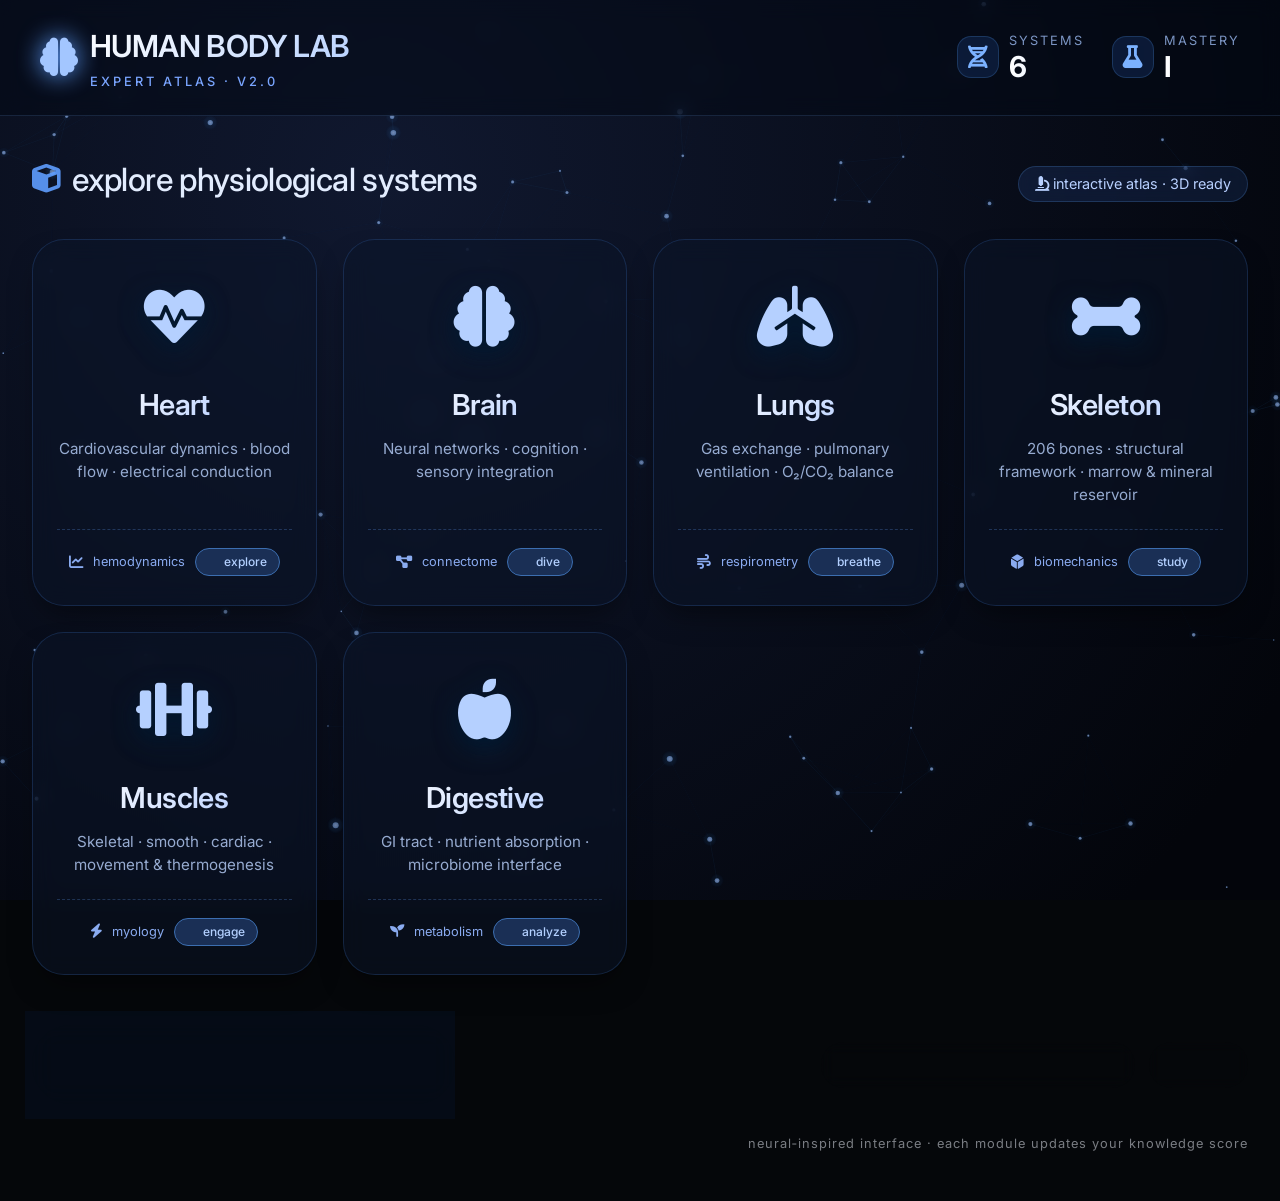
==== commit 8455b833: "Add files via upload" ====
--- a/index.html
+++ b/index.html
@@ -1,137 +1,749 @@
-<!DOCTYPE html>
-<html lang="en">
-<head>
-  <meta charset="UTF-8">
-  <meta name="viewport" content="width=device-width, initial-scale=1.0">
-  <title>Human Body Lab · School Edition</title>
-  <link rel="stylesheet" href="assets/css/style.css">
-  <link rel="stylesheet" href="https://cdnjs.cloudflare.com/ajax/libs/font-awesome/6.0.0-beta3/css/all.min.css">
-</head>
-<body>
-  <canvas id="particles"></canvas>
-  <div class="neural-bg"></div>
-
-  <header class="expert-header">
-    <div class="logo-area">
-      <div class="brain-icon"><i class="fas fa-brain"></i></div>
-      <div class="logo-text">
-        <h1>HUMAN BODY LAB</h1>
-        <div class="badge">SCHOOL EDITION · CLASS 6-10</div>
-      </div>
-    </div>
-    <div class="stats-module">
-      <div class="stat-item">
-        <div class="stat-icon"><i class="fas fa-dna"></i></div>
-        <div class="stat-info">
-          <div class="label">SYSTEMS</div>
-          <div class="value">6</div>
-        </div>
-      </div>
-      <div class="stat-item">
-        <div class="stat-icon"><i class="fas fa-star"></i></div>
-        <div class="stat-info">
-          <div class="label">YOUR XP</div>
-          <div class="value" id="globalXP">0</div>
-        </div>
-      </div>
-    </div>
-  </header>
-
-  <main class="container">
-    <div class="section-title">
-      <h2><i class="fas fa-cube"></i> Explore Body Systems</h2>
-      <span class="explore-tag"><i class="fas fa-microscope"></i> interactive learning</span>
-    </div>
-
-    <div class="system-grid">
-      <!-- Heart Card -->
-      <a href="heart.html" class="expert-card">
-        <div class="card-icon"><i class="fas fa-heartbeat"></i></div>
-        <h3>Heart</h3>
-        <p>Learn how the heart pumps blood and keeps you alive.</p>
-        <div class="card-meta">
-          <i class="fas fa-chart-line"></i>
-          <span>cardiovascular</span>
-          <span class="progress-badge"><i class="fas fa-arrow-right"></i> explore</span>
-        </div>
-      </a>
-      <!-- Brain Card -->
-      <a href="brain.html" class="expert-card">
-        <div class="card-icon"><i class="fas fa-brain"></i></div>
-        <h3>Brain</h3>
-        <p>Understand thinking, memory, and nervous control.</p>
-        <div class="card-meta">
-          <i class="fas fa-project-diagram"></i>
-          <span>nervous system</span>
-          <span class="progress-badge"><i class="fas fa-arrow-right"></i> dive</span>
-        </div>
-      </a>
-      <!-- Lungs Card -->
-      <a href="lungs.html" class="expert-card">
-        <div class="card-icon"><i class="fas fa-lungs"></i></div>
-        <h3>Lungs</h3>
-        <p>Discover breathing and gas exchange.</p>
-        <div class="card-meta">
-          <i class="fas fa-wind"></i>
-          <span>respiratory</span>
-          <span class="progress-badge"><i class="fas fa-arrow-right"></i> breathe</span>
-        </div>
-      </a>
-      <!-- Skeleton (coming soon) -->
-      <div class="expert-card disabled" style="pointer-events: none; opacity:0.7;">
-        <div class="card-icon"><i class="fas fa-bone"></i></div>
-        <h3>Skeleton <span class="coming-soon-tag">soon</span></h3>
-        <p>206 bones · structure & protection</p>
-        <div class="card-meta">
-          <i class="fas fa-clock"></i>
-          <span>coming soon</span>
-        </div>
-      </div>
-      <!-- Muscles (coming soon) -->
-      <div class="expert-card disabled" style="pointer-events: none; opacity:0.7;">
-        <div class="card-icon"><i class="fas fa-dumbbell"></i></div>
-        <h3>Muscles <span class="coming-soon-tag">soon</span></h3>
-        <p>Movement & strength</p>
-        <div class="card-meta">
-          <i class="fas fa-clock"></i>
-          <span>coming soon</span>
-        </div>
-      </div>
-      <!-- Digestive (coming soon) -->
-      <div class="expert-card disabled" style="pointer-events: none; opacity:0.7;">
-        <div class="card-icon"><i class="fas fa-apple-alt"></i></div>
-        <h3>Digestive <span class="coming-soon-tag">soon</span></h3>
-        <p>Food to energy</p>
-        <div class="card-meta">
-          <i class="fas fa-clock"></i>
-          <span>coming soon</span>
-        </div>
-      </div>
-    </div>
-
-    <div class="mastery-footer">
-      <div class="score-panel">
-        <div class="score-glow">
-          <i class="fas fa-trophy"></i>
-          <span class="score-text">TOTAL XP</span>
-        </div>
-        <div><span class="score-number" id="homeXPDisplay">0</span></div>
-      </div>
-      <a href="quiz.html" class="pill-link"><i class="fas fa-pen"></i> Take a Quiz</a>
-    </div>
-  </main>
-
-  <script src="assets/js/particles.js"></script>
-  <script src="assets/js/scoreManager.js"></script>
-  <script>
-    // Update XP display on home page
-    function updateHomeXP() {
-      const xp = parseInt(localStorage.getItem('labScore')) || 0;
-      document.getElementById('homeXPDisplay').innerText = xp;
-      document.getElementById('globalXP').innerText = xp;
-    }
-    updateHomeXP();
-    window.addEventListener('storage', updateHomeXP);
-  </script>
-</body>
-</html>
+<!DOCTYPE html>
+<html lang="en">
+<head>
+  <meta charset="UTF-8">
+  <meta name="viewport" content="width=device-width, initial-scale=1.0, viewport-fit=cover">
+  <title>Human Body Lab · Expert Atlas</title>
+  <!-- Premium Fonts & Icons -->
+  <link rel="preconnect" href="https://fonts.googleapis.com">
+  <link rel="preconnect" href="https://fonts.gstatic.com" crossorigin>
+  <link href="https://fonts.googleapis.com/css2?family=Inter:opsz,wght@14..32,400;14..32,500;14..32,600;14..32,700&display=swap" rel="stylesheet">
+  <link rel="stylesheet" href="https://cdnjs.cloudflare.com/ajax/libs/font-awesome/6.0.0-beta3/css/all.min.css">
+  <style>
+    * {
+      margin: 0;
+      padding: 0;
+      box-sizing: border-box;
+    }
+
+    body {
+      font-family: 'Inter', 'Segoe UI', system-ui, sans-serif;
+      background: #05070a;
+      color: #eef2fb;
+      min-height: 100vh;
+      position: relative;
+      overflow-x: hidden;
+      line-height: 1.5;
+      -webkit-font-smoothing: antialiased;
+    }
+
+    /* —— animated neural background —— */
+    .neural-bg {
+      position: fixed;
+      top: 0;
+      left: 0;
+      width: 100%;
+      height: 100%;
+      z-index: -2;
+      background: radial-gradient(circle at 30% 20%, #10182f, #03050b 90%);
+    }
+
+    canvas#particles {
+      position: fixed;
+      top: 0;
+      left: 0;
+      width: 100%;
+      height: 100%;
+      z-index: -1;
+      pointer-events: none;
+      opacity: 0.65;
+    }
+
+    /* —— glassmorphism & modern accents —— */
+    .glass-panel {
+      background: rgba(12, 20, 35, 0.45);
+      backdrop-filter: blur(16px) saturate(180%);
+      -webkit-backdrop-filter: blur(16px) saturate(180%);
+      border: 1px solid rgba(100, 150, 255, 0.12);
+      box-shadow: 0 20px 40px -10px rgba(0, 0, 0, 0.6), 0 0 0 0.5px rgba(80, 160, 255, 0.1) inset;
+    }
+
+    /* —— header —— */
+    .expert-header {
+      padding: 1.5rem 2.5rem;
+      display: flex;
+      align-items: center;
+      justify-content: space-between;
+      flex-wrap: wrap;
+      gap: 1rem;
+      border-bottom: 1px solid rgba(120, 180, 255, 0.15);
+      backdrop-filter: blur(10px);
+      background: rgba(2, 8, 20, 0.5);
+    }
+
+    .logo-area {
+      display: flex;
+      align-items: center;
+      gap: 12px;
+    }
+
+    .brain-icon {
+      font-size: 2.4rem;
+      filter: drop-shadow(0 0 12px #5f9eff);
+      color: #a3c6ff;
+    }
+
+    .logo-text h1 {
+      font-weight: 600;
+      font-size: 1.9rem;
+      letter-spacing: -0.02em;
+      background: linear-gradient(135deg, #ffffff, #b8d2ff);
+      -webkit-background-clip: text;
+      background-clip: text;
+      color: transparent;
+    }
+
+    .logo-text .badge {
+      font-size: 0.8rem;
+      font-weight: 500;
+      text-transform: uppercase;
+      letter-spacing: 3px;
+      color: #7aa5ff;
+      margin-top: 2px;
+    }
+
+    .stats-module {
+      display: flex;
+      align-items: center;
+      gap: 28px;
+    }
+
+    .stat-item {
+      display: flex;
+      align-items: center;
+      gap: 10px;
+    }
+
+    .stat-icon {
+      width: 42px;
+      height: 42px;
+      background: rgba(30, 60, 120, 0.35);
+      border-radius: 14px;
+      display: flex;
+      align-items: center;
+      justify-content: center;
+      font-size: 1.4rem;
+      color: #7cb2ff;
+      border: 1px solid rgba(90, 170, 255, 0.2);
+      backdrop-filter: blur(4px);
+    }
+
+    .stat-info .label {
+      font-size: 0.8rem;
+      text-transform: uppercase;
+      letter-spacing: 2px;
+      color: #9ab9f0;
+      opacity: 0.8;
+    }
+
+    .stat-info .value {
+      font-size: 1.8rem;
+      font-weight: 700;
+      line-height: 1.2;
+      background: linear-gradient(to right, #fff, #cddfff);
+      -webkit-background-clip: text;
+      background-clip: text;
+      color: transparent;
+    }
+
+    /* —— main container —— */
+    .container {
+      max-width: 1400px;
+      margin: 0 auto;
+      padding: 2.5rem 2rem 3rem;
+      position: relative;
+      z-index: 5;
+    }
+
+    .section-title {
+      display: flex;
+      align-items: baseline;
+      justify-content: space-between;
+      margin-bottom: 2.2rem;
+    }
+
+    .section-title h2 {
+      font-weight: 500;
+      font-size: 2rem;
+      letter-spacing: -0.02em;
+      color: #e2ecfe;
+      display: flex;
+      align-items: center;
+      gap: 12px;
+    }
+
+    .section-title h2 i {
+      color: #5f9eff;
+      font-size: 1.8rem;
+      opacity: 0.9;
+    }
+
+    .explore-tag {
+      background: rgba(70, 130, 255, 0.12);
+      padding: 6px 16px;
+      border-radius: 40px;
+      font-size: 0.9rem;
+      border: 1px solid rgba(100, 170, 255, 0.2);
+      color: #b8d0ff;
+      backdrop-filter: blur(8px);
+    }
+
+    /* —— expert grid —— */
+    .system-grid {
+      display: grid;
+      grid-template-columns: repeat(auto-fit, minmax(260px, 1fr));
+      gap: 26px;
+      margin-bottom: 30px;
+    }
+
+    .expert-card {
+      background: rgba(10, 20, 40, 0.5);
+      backdrop-filter: blur(12px);
+      -webkit-backdrop-filter: blur(12px);
+      border: 1px solid rgba(80, 150, 255, 0.18);
+      border-radius: 32px;
+      padding: 2rem 1.5rem 1.8rem;
+      text-decoration: none;
+      color: inherit;
+      transition: all 0.35s cubic-bezier(0.23, 1, 0.32, 1);
+      box-shadow: 0 15px 30px -10px rgba(0, 0, 0, 0.5);
+      position: relative;
+      overflow: hidden;
+      display: flex;
+      flex-direction: column;
+      align-items: center;
+      text-align: center;
+    }
+
+    .expert-card::before {
+      content: "";
+      position: absolute;
+      inset: 0;
+      background: radial-gradient(800px circle at var(--mouse-x, 50%) var(--mouse-y, 50%), rgba(90, 160, 255, 0.1), transparent 50%);
+      opacity: 0;
+      transition: opacity 0.4s;
+      pointer-events: none;
+    }
+
+    .expert-card:hover::before {
+      opacity: 1;
+    }
+
+    .expert-card:hover {
+      transform: translateY(-10px) scale(1.01);
+      border-color: rgba(100, 180, 255, 0.5);
+      box-shadow: 0 28px 40px -12px #00000080, 0 0 0 1px rgba(60, 160, 255, 0.25) inset, 0 0 30px rgba(0, 100, 255, 0.2);
+      background: rgba(16, 30, 55, 0.65);
+    }
+
+    .card-icon {
+      font-size: 3.8rem;
+      margin-bottom: 20px;
+      filter: drop-shadow(0 8px 12px #001a33);
+      color: #b5d0ff;
+      transition: transform 0.2s;
+    }
+
+    .expert-card:hover .card-icon {
+      transform: scale(1.05);
+      color: #d6e6ff;
+    }
+
+    .expert-card h3 {
+      font-size: 1.8rem;
+      font-weight: 600;
+      letter-spacing: -0.02em;
+      margin-bottom: 12px;
+      background: linear-gradient(135deg, #f0f5ff, #c0d5ff);
+      -webkit-background-clip: text;
+      background-clip: text;
+      color: transparent;
+    }
+
+    .expert-card p {
+      color: #b0c7f0;
+      font-size: 0.95rem;
+      margin-bottom: 22px;
+      opacity: 0.85;
+    }
+
+    .card-meta {
+      display: flex;
+      align-items: center;
+      gap: 10px;
+      margin-top: auto;
+      font-size: 0.8rem;
+      color: #8aabf0;
+      border-top: 1px dashed rgba(100, 160, 255, 0.25);
+      padding-top: 18px;
+      width: 100%;
+      justify-content: center;
+    }
+
+    .card-meta i {
+      font-size: 0.9rem;
+    }
+
+    .progress-badge {
+      background: #1a2f55;
+      padding: 4px 12px;
+      border-radius: 30px;
+      color: #b3d0ff;
+      font-weight: 500;
+      font-size: 0.75rem;
+      border: 1px solid #3c6eb0;
+    }
+
+    /* —— score & mastery section —— */
+    .mastery-footer {
+      margin-top: 50px;
+      display: flex;
+      align-items: center;
+      justify-content: space-between;
+      flex-wrap: wrap;
+      gap: 20px;
+    }
+
+    .score-panel {
+      display: flex;
+      align-items: center;
+      gap: 20px;
+      background: rgba(5, 15, 30, 0.6);
+      backdrop-filter: blur(12px);
+      padding: 0.9rem 2rem 0.9rem 1.8rem;
+      border-radius: 60px;
+      border: 1px solid rgba(80, 160, 255, 0.25);
+    }
+
+    .score-glow {
+      display: flex;
+      align-items: center;
+      gap: 12px;
+    }
+
+    .score-glow i {
+      font-size: 2.2rem;
+      color: #ffd966;
+      filter: drop-shadow(0 0 12px #ffb347);
+    }
+
+    .score-text {
+      font-size: 1.3rem;
+      font-weight: 500;
+      color: #ceddff;
+    }
+
+    .score-number {
+      font-size: 3rem;
+      font-weight: 700;
+      background: linear-gradient(145deg, #ffe7a0, #fff2c9);
+      -webkit-background-clip: text;
+      background-clip: text;
+      color: transparent;
+      line-height: 1;
+      margin-left: 6px;
+    }
+
+    .rank-badge {
+      background: #1e3458;
+      border-radius: 40px;
+      padding: 10px 24px;
+      font-weight: 600;
+      border: 1px solid #527fcb;
+      color: #d3e4ff;
+      letter-spacing: 0.5px;
+      backdrop-filter: blur(8px);
+    }
+
+    .cta-note {
+      display: flex;
+      gap: 14px;
+    }
+
+    .pill-link {
+      background: transparent;
+      border: 1px solid #3f6db0;
+      padding: 10px 22px;
+      border-radius: 40px;
+      color: #bfd6ff;
+      font-weight: 500;
+      transition: 0.2s;
+      text-decoration: none;
+      backdrop-filter: blur(6px);
+    }
+
+    .pill-link:hover {
+      background: #1e3a66;
+      border-color: #7aaaff;
+      color: white;
+    }
+
+    /* —— responsiveness —— */
+    @media (max-width: 680px) {
+      .expert-header {
+        flex-direction: column;
+        align-items: start;
+      }
+      .stats-module {
+        width: 100%;
+        justify-content: space-around;
+      }
+      .section-title {
+        flex-direction: column;
+        align-items: start;
+        gap: 10px;
+      }
+      .mastery-footer {
+        flex-direction: column;
+        align-items: stretch;
+      }
+      .score-panel {
+        justify-content: space-between;
+      }
+    }
+
+    /* —— tiny details —— */
+    .hover-glow {
+      transition: box-shadow 0.3s;
+    }
+    .expert-card .fa-arrow-right {
+      opacity: 0;
+      transform: translateX(-6px);
+      transition: 0.25s;
+    }
+    .expert-card:hover .fa-arrow-right {
+      opacity: 1;
+      transform: translateX(4px);
+    }
+
+    /* custom link disabled style */
+    .expert-card.disabled {
+      opacity: 0.75;
+      pointer-events: none;
+      filter: grayscale(0.4);
+    }
+    .coming-soon-tag {
+      background: #1e2f4a;
+      color: #9eb9f0;
+      font-size: 0.7rem;
+      padding: 4px 10px;
+      border-radius: 30px;
+      margin-left: 8px;
+    }
+  </style>
+</head>
+<body>
+
+  <!-- dynamic neural canvas -->
+  <canvas id="particles"></canvas>
+  <div class="neural-bg"></div>
+
+  <header class="expert-header">
+    <div class="logo-area">
+      <div class="brain-icon">
+        <i class="fas fa-brain"></i>
+      </div>
+      <div class="logo-text">
+        <h1>HUMAN BODY LAB</h1>
+        <div class="badge">EXPERT ATLAS · v2.0</div>
+      </div>
+    </div>
+    <div class="stats-module">
+      <div class="stat-item">
+        <div class="stat-icon"><i class="fas fa-dna"></i></div>
+        <div class="stat-info">
+          <div class="label">SYSTEMS</div>
+          <div class="value">6</div>
+        </div>
+      </div>
+      <div class="stat-item">
+        <div class="stat-icon"><i class="fas fa-flask"></i></div>
+        <div class="stat-info">
+          <div class="label">MASTERY</div>
+          <div class="value" id="masteryLevel">II</div>
+        </div>
+      </div>
+    </div>
+  </header>
+
+  <main class="container">
+    <div class="section-title">
+      <h2>
+        <i class="fas fa-cube"></i> 
+        explore physiological systems
+      </h2>
+      <span class="explore-tag"><i class="fas fa-microscope"></i> interactive atlas · 3D ready</span>
+    </div>
+
+    <!-- EXPERT GRID — 6 advanced systems -->
+    <div class="system-grid">
+      
+      <!-- Heart -->
+      <a href="pages/heart.html" class="expert-card" id="cardHeart">
+        <div class="card-icon"><i class="fas fa-heartbeat"></i></div>
+        <h3>Heart</h3>
+        <p>Cardiovascular dynamics · blood flow · electrical conduction</p>
+        <div class="card-meta">
+          <i class="fas fa-chart-line"></i>
+          <span>hemodynamics</span>
+          <span class="progress-badge"><i class="fas fa-arrow-right"></i> explore</span>
+        </div>
+      </a>
+
+      <!-- Brain -->
+      <a href="pages/brain.html" class="expert-card" id="cardBrain">
+        <div class="card-icon"><i class="fas fa-brain"></i></div>
+        <h3>Brain</h3>
+        <p>Neural networks · cognition · sensory integration</p>
+        <div class="card-meta">
+          <i class="fas fa-project-diagram"></i>
+          <span>connectome</span>
+          <span class="progress-badge"><i class="fas fa-arrow-right"></i> dive</span>
+        </div>
+      </a>
+
+      <!-- Lungs -->
+      <a href="pages/lungs.html" class="expert-card" id="cardLungs">
+        <div class="card-icon"><i class="fas fa-lungs"></i></div>
+        <h3>Lungs</h3>
+        <p>Gas exchange · pulmonary ventilation · O₂/CO₂ balance</p>
+        <div class="card-meta">
+          <i class="fas fa-wind"></i>
+          <span>respirometry</span>
+          <span class="progress-badge"><i class="fas fa-arrow-right"></i> breathe</span>
+        </div>
+      </a>
+
+      <!-- Skeletal system -->
+      <a href="pages/skeleton.html" class="expert-card" id="cardSkeleton">
+        <div class="card-icon"><i class="fas fa-bone"></i></div>
+        <h3>Skeleton</h3>
+        <p>206 bones · structural framework · marrow & mineral reservoir</p>
+        <div class="card-meta">
+          <i class="fas fa-dice-d6"></i>
+          <span>biomechanics</span>
+          <span class="progress-badge"><i class="fas fa-arrow-right"></i> study</span>
+        </div>
+      </a>
+
+      <!-- Muscular system -->
+      <a href="pages/muscles.html" class="expert-card" id="cardMuscles">
+        <div class="card-icon"><i class="fas fa-dumbbell"></i></div>
+        <h3>Muscles</h3>
+        <p>Skeletal · smooth · cardiac · movement & thermogenesis</p>
+        <div class="card-meta">
+          <i class="fas fa-bolt"></i>
+          <span>myology</span>
+          <span class="progress-badge"><i class="fas fa-arrow-right"></i> engage</span>
+        </div>
+      </a>
+
+      <!-- Digestive system -->
+      <a href="pages/digestive.html" class="expert-card" id="cardDigestive">
+        <div class="card-icon"><i class="fas fa-apple-alt"></i></div>
+        <h3>Digestive</h3>
+        <p>GI tract · nutrient absorption · microbiome interface</p>
+        <div class="card-meta">
+          <i class="fas fa-seedling"></i>
+          <span>metabolism</span>
+          <span class="progress-badge"><i class="fas fa-arrow-right"></i> analyze</span>
+        </div>
+      </a>
+    </div>
+
+    <!-- Score & mastery footer -->
+    <div class="mastery-footer">
+      <div class="score-panel">
+        <div class="score-glow">
+          <i class="fas fa-trophy"></i>
+          <span class="score-text">ACCUMULATED XP</span>
+        </div>
+        <div>
+          <span class="score-number" id="scoreDisplay">0</span>
+        </div>
+        <i class="fas fa-star" style="color: #ffd966; margin-left: 8px; opacity: 0.8;"></i>
+      </div>
+      <div class="cta-note">
+        <span class="rank-badge"><i class="fas fa-shield-alt"></i> RESEARCH FELLOW · LEVEL II</span>
+        <a href="#" class="pill-link" id="refreshScoreHint"><i class="far fa-sync-alt"></i> sync</a>
+      </div>
+    </div>
+
+    <div style="margin-top: 30px; text-align: right; opacity: 0.5; font-size: 0.8rem; letter-spacing: 1px;">
+      <i class="fas fa-circle-nodes"></i> neural‑inspired interface · each module updates your knowledge score
+    </div>
+  </main>
+
+  <script>
+    (function(){
+      "use strict";
+
+      let currentScore = parseInt(localStorage.getItem("labScore")) || 0;
+      const scoreSpan = document.getElementById("scoreDisplay");
+      
+      function updateScoreUI() {
+        if (scoreSpan) {
+          scoreSpan.innerText = currentScore;
+        }
+        const masteryEl = document.getElementById("masteryLevel");
+        if (masteryEl) {
+          if (currentScore >= 80) masteryEl.innerText = "IV";
+          else if (currentScore >= 50) masteryEl.innerText = "III";
+          else if (currentScore >= 20) masteryEl.innerText = "II";
+          else masteryEl.innerText = "I";
+        }
+      }
+
+      updateScoreUI();
+
+      window.addEventListener('storage', function(e) {
+        if (e.key === 'labScore') {
+          currentScore = parseInt(e.newValue) || 0;
+          updateScoreUI();
+        }
+      });
+
+      const scorePanel = document.querySelector('.score-panel');
+      if (scorePanel) {
+        scorePanel.addEventListener('dblclick', function(e) {
+          currentScore += 5;
+          localStorage.setItem('labScore', currentScore);
+          updateScoreUI();
+          scoreSpan.style.transition = '0.2s';
+          scoreSpan.style.transform = 'scale(1.2)';
+          setTimeout(() => scoreSpan.style.transform = 'scale(1)', 120);
+        });
+      }
+
+      document.getElementById('refreshScoreHint')?.addEventListener('click', function(e) {
+        e.preventDefault();
+        currentScore = parseInt(localStorage.getItem("labScore")) || 0;
+        updateScoreUI();
+        this.innerHTML = '<i class="fas fa-check"></i> synced';
+        setTimeout(() => this.innerHTML = '<i class="far fa-sync-alt"></i> sync', 800);
+      });
+
+      const canvas = document.getElementById('particles');
+      const ctx = canvas.getContext('2d');
+      let width, height;
+      let particles = [];
+      
+      const PARTICLE_COUNT = 110;
+      
+      function initParticles() {
+        particles = [];
+        for (let i = 0; i < PARTICLE_COUNT; i++) {
+          particles.push({
+            x: Math.random(),
+            y: Math.random(),
+            vx: (Math.random() - 0.5) * 0.0018,
+            vy: (Math.random() - 0.5) * 0.0018,
+            size: Math.random() * 2.2 + 0.8,
+            baseSize: Math.random() * 2.2 + 0.8,
+            pulse: Math.random() * 6.28
+          });
+        }
+      }
+      
+      function resizeCanvas() {
+        width = window.innerWidth;
+        height = window.innerHeight;
+        canvas.width = width;
+        canvas.height = height;
+      }
+      
+      function drawParticles() {
+        if (!ctx) return;
+        ctx.clearRect(0, 0, width, height);
+        
+        ctx.strokeStyle = 'rgba(70, 150, 255, 0.12)';
+        ctx.lineWidth = 0.6;
+        for (let i = 0; i < particles.length; i++) {
+          for (let j = i+1; j < particles.length; j++) {
+            const dx = (particles[i].x - particles[j].x) * width;
+            const dy = (particles[i].y - particles[j].y) * height;
+            const dist = Math.sqrt(dx*dx + dy*dy);
+            if (dist < 110) {
+              ctx.beginPath();
+              ctx.moveTo(particles[i].x * width, particles[i].y * height);
+              ctx.lineTo(particles[j].x * width, particles[j].y * height);
+              ctx.strokeStyle = `rgba(80, 170, 255, ${0.18 * (1 - dist/140)})`;
+              ctx.stroke();
+            }
+          }
+        }
+        
+        particles.forEach(p => {
+          const pulseFactor = Math.sin(Date.now() * 0.002 + p.pulse) * 0.15 + 0.9;
+          const size = p.baseSize * pulseFactor;
+          
+          const gradient = ctx.createRadialGradient(
+            p.x * width, p.y * height, 0,
+            p.x * width, p.y * height, size * 3
+          );
+          gradient.addColorStop(0, '#aac9ff');
+          gradient.addColorStop(0.7, '#3f78c0');
+          gradient.addColorStop(1, 'transparent');
+          
+          ctx.beginPath();
+          ctx.arc(p.x * width, p.y * height, size, 0, 2 * Math.PI);
+          ctx.fillStyle = gradient;
+          ctx.shadowColor = '#3f9eff';
+          ctx.shadowBlur = 10;
+          ctx.fill();
+          
+          p.x += p.vx;
+          p.y += p.vy;
+          
+          if (p.x < 0) p.x = 1;
+          if (p.x > 1) p.x = 0;
+          if (p.y < 0) p.y = 1;
+          if (p.y > 1) p.y = 0;
+        });
+        ctx.shadowBlur = 0;
+        
+        requestAnimationFrame(drawParticles);
+      }
+      
+      window.addEventListener('resize', () => {
+        resizeCanvas();
+      });
+      
+      initParticles();
+      resizeCanvas();
+      drawParticles();
+
+      const cards = document.querySelectorAll('.expert-card');
+      cards.forEach(card => {
+        card.addEventListener('mousemove', function(e) {
+          const rect = this.getBoundingClientRect();
+          const x = e.clientX - rect.left;
+          const y = e.clientY - rect.top;
+          const percentX = (x / rect.width) * 100;
+          const percentY = (y / rect.height) * 100;
+          this.style.setProperty('--mouse-x', `${percentX}%`);
+          this.style.setProperty('--mouse-y', `${percentY}%`);
+        });
+        card.addEventListener('mouseleave', function() {
+          this.style.setProperty('--mouse-x', `50%`);
+          this.style.setProperty('--mouse-y', `50%`);
+        });
+      });
+
+      const oldScore = localStorage.getItem("score");
+      if (oldScore !== null) {
+        localStorage.setItem('labScore', oldScore);
+        localStorage.removeItem("score");
+        currentScore = parseInt(oldScore) || 0;
+        updateScoreUI();
+      }
+
+      if (localStorage.getItem("labScore") === null) {
+        localStorage.setItem('labScore', "12");
+        currentScore = 12;
+        updateScoreUI();
+      }
+    })();
+  </script>
+</body>
+</html>
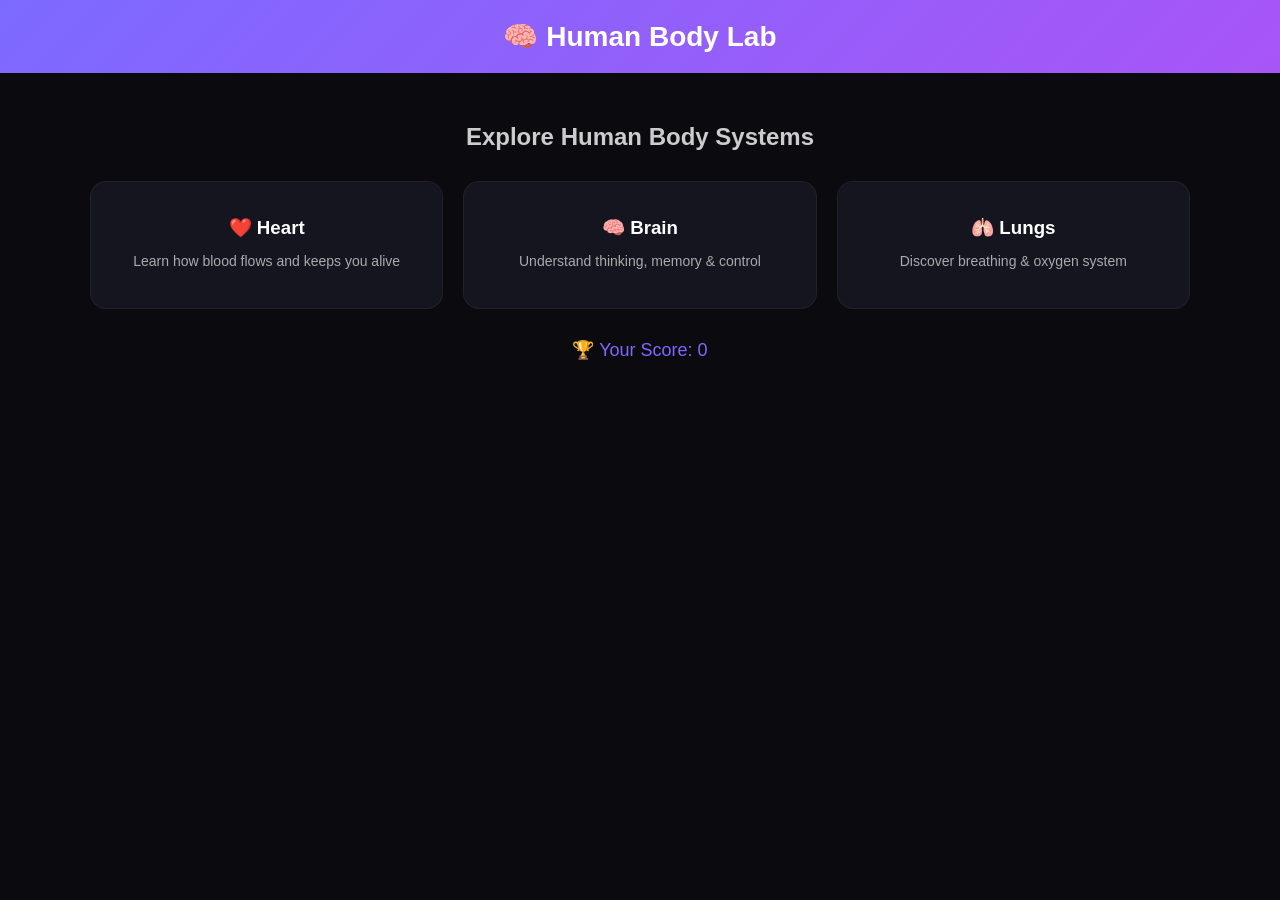
==== commit 36003457: "Update index.html" ====
--- a/index.html
+++ b/index.html
@@ -1,749 +1,125 @@
 <!DOCTYPE html>
 <html lang="en">
 <head>
-  <meta charset="UTF-8">
-  <meta name="viewport" content="width=device-width, initial-scale=1.0, viewport-fit=cover">
-  <title>Human Body Lab · Expert Atlas</title>
-  <!-- Premium Fonts & Icons -->
-  <link rel="preconnect" href="https://fonts.googleapis.com">
-  <link rel="preconnect" href="https://fonts.gstatic.com" crossorigin>
-  <link href="https://fonts.googleapis.com/css2?family=Inter:opsz,wght@14..32,400;14..32,500;14..32,600;14..32,700&display=swap" rel="stylesheet">
-  <link rel="stylesheet" href="https://cdnjs.cloudflare.com/ajax/libs/font-awesome/6.0.0-beta3/css/all.min.css">
-  <style>
-    * {
-      margin: 0;
-      padding: 0;
-      box-sizing: border-box;
-    }
+<meta charset="UTF-8">
+<meta name="viewport" content="width=device-width, initial-scale=1.0">
+<title>Human Body Lab</title>
 
-    body {
-      font-family: 'Inter', 'Segoe UI', system-ui, sans-serif;
-      background: #05070a;
-      color: #eef2fb;
-      min-height: 100vh;
-      position: relative;
-      overflow-x: hidden;
-      line-height: 1.5;
-      -webkit-font-smoothing: antialiased;
-    }
+<style>
+body {
+  margin: 0;
+  font-family: 'Segoe UI', sans-serif;
+  background: #0a0a0f;
+  color: #fff;
+}
 
-    /* —— animated neural background —— */
-    .neural-bg {
-      position: fixed;
-      top: 0;
-      left: 0;
-      width: 100%;
-      height: 100%;
-      z-index: -2;
-      background: radial-gradient(circle at 30% 20%, #10182f, #03050b 90%);
-    }
+header {
+  padding: 20px;
+  text-align: center;
+  font-size: 28px;
+  font-weight: bold;
+  background: linear-gradient(135deg, #7c6aff, #a855f7);
+}
 
-    canvas#particles {
-      position: fixed;
-      top: 0;
-      left: 0;
-      width: 100%;
-      height: 100%;
-      z-index: -1;
-      pointer-events: none;
-      opacity: 0.65;
-    }
+.container {
+  padding: 30px 20px;
+  max-width: 1100px;
+  margin: auto;
+}
 
-    /* —— glassmorphism & modern accents —— */
-    .glass-panel {
-      background: rgba(12, 20, 35, 0.45);
-      backdrop-filter: blur(16px) saturate(180%);
-      -webkit-backdrop-filter: blur(16px) saturate(180%);
-      border: 1px solid rgba(100, 150, 255, 0.12);
-      box-shadow: 0 20px 40px -10px rgba(0, 0, 0, 0.6), 0 0 0 0.5px rgba(80, 160, 255, 0.1) inset;
-    }
+h2 {
+  text-align: center;
+  margin-bottom: 30px;
+  color: #ccc;
+}
 
-    /* —— header —— */
-    .expert-header {
-      padding: 1.5rem 2.5rem;
-      display: flex;
-      align-items: center;
-      justify-content: space-between;
-      flex-wrap: wrap;
-      gap: 1rem;
-      border-bottom: 1px solid rgba(120, 180, 255, 0.15);
-      backdrop-filter: blur(10px);
-      background: rgba(2, 8, 20, 0.5);
-    }
+.grid {
+  display: grid;
+  grid-template-columns: repeat(auto-fit, minmax(250px, 1fr));
+  gap: 20px;
+}
 
-    .logo-area {
-      display: flex;
-      align-items: center;
-      gap: 12px;
-    }
+.card {
+  background: #151520;
+  border: 1px solid rgba(255,255,255,0.05);
+  padding: 25px;
+  border-radius: 16px;
+  text-align: center;
+  transition: 0.3s;
+  cursor: pointer;
+}
 
-    .brain-icon {
-      font-size: 2.4rem;
-      filter: drop-shadow(0 0 12px #5f9eff);
-      color: #a3c6ff;
-    }
+.card:hover {
+  transform: translateY(-6px);
+  background: #1e1e2e;
+}
 
-    .logo-text h1 {
-      font-weight: 600;
-      font-size: 1.9rem;
-      letter-spacing: -0.02em;
-      background: linear-gradient(135deg, #ffffff, #b8d2ff);
-      -webkit-background-clip: text;
-      background-clip: text;
-      color: transparent;
-    }
+.card h3 {
+  margin: 10px 0;
+}
 
-    .logo-text .badge {
-      font-size: 0.8rem;
-      font-weight: 500;
-      text-transform: uppercase;
-      letter-spacing: 3px;
-      color: #7aa5ff;
-      margin-top: 2px;
-    }
+.card p {
+  font-size: 14px;
+  color: #aaa;
+}
 
-    .stats-module {
-      display: flex;
-      align-items: center;
-      gap: 28px;
-    }
+a {
+  text-decoration: none;
+  color: inherit;
+}
 
-    .stat-item {
-      display: flex;
-      align-items: center;
-      gap: 10px;
-    }
+.score-box {
+  text-align: center;
+  margin-top: 30px;
+  font-size: 18px;
+  color: #7c6aff;
+}
+</style>
+</head>
 
-    .stat-icon {
-      width: 42px;
-      height: 42px;
-      background: rgba(30, 60, 120, 0.35);
-      border-radius: 14px;
-      display: flex;
-      align-items: center;
-      justify-content: center;
-      font-size: 1.4rem;
-      color: #7cb2ff;
-      border: 1px solid rgba(90, 170, 255, 0.2);
-      backdrop-filter: blur(4px);
-    }
-
-    .stat-info .label {
-      font-size: 0.8rem;
-      text-transform: uppercase;
-      letter-spacing: 2px;
-      color: #9ab9f0;
-      opacity: 0.8;
-    }
-
-    .stat-info .value {
-      font-size: 1.8rem;
-      font-weight: 700;
-      line-height: 1.2;
-      background: linear-gradient(to right, #fff, #cddfff);
-      -webkit-background-clip: text;
-      background-clip: text;
-      color: transparent;
-    }
-
-    /* —— main container —— */
-    .container {
-      max-width: 1400px;
-      margin: 0 auto;
-      padding: 2.5rem 2rem 3rem;
-      position: relative;
-      z-index: 5;
-    }
-
-    .section-title {
-      display: flex;
-      align-items: baseline;
-      justify-content: space-between;
-      margin-bottom: 2.2rem;
-    }
-
-    .section-title h2 {
-      font-weight: 500;
-      font-size: 2rem;
-      letter-spacing: -0.02em;
-      color: #e2ecfe;
-      display: flex;
-      align-items: center;
-      gap: 12px;
-    }
-
-    .section-title h2 i {
-      color: #5f9eff;
-      font-size: 1.8rem;
-      opacity: 0.9;
-    }
-
-    .explore-tag {
-      background: rgba(70, 130, 255, 0.12);
-      padding: 6px 16px;
-      border-radius: 40px;
-      font-size: 0.9rem;
-      border: 1px solid rgba(100, 170, 255, 0.2);
-      color: #b8d0ff;
-      backdrop-filter: blur(8px);
-    }
-
-    /* —— expert grid —— */
-    .system-grid {
-      display: grid;
-      grid-template-columns: repeat(auto-fit, minmax(260px, 1fr));
-      gap: 26px;
-      margin-bottom: 30px;
-    }
-
-    .expert-card {
-      background: rgba(10, 20, 40, 0.5);
-      backdrop-filter: blur(12px);
-      -webkit-backdrop-filter: blur(12px);
-      border: 1px solid rgba(80, 150, 255, 0.18);
-      border-radius: 32px;
-      padding: 2rem 1.5rem 1.8rem;
-      text-decoration: none;
-      color: inherit;
-      transition: all 0.35s cubic-bezier(0.23, 1, 0.32, 1);
-      box-shadow: 0 15px 30px -10px rgba(0, 0, 0, 0.5);
-      position: relative;
-      overflow: hidden;
-      display: flex;
-      flex-direction: column;
-      align-items: center;
-      text-align: center;
-    }
-
-    .expert-card::before {
-      content: "";
-      position: absolute;
-      inset: 0;
-      background: radial-gradient(800px circle at var(--mouse-x, 50%) var(--mouse-y, 50%), rgba(90, 160, 255, 0.1), transparent 50%);
-      opacity: 0;
-      transition: opacity 0.4s;
-      pointer-events: none;
-    }
-
-    .expert-card:hover::before {
-      opacity: 1;
-    }
-
-    .expert-card:hover {
-      transform: translateY(-10px) scale(1.01);
-      border-color: rgba(100, 180, 255, 0.5);
-      box-shadow: 0 28px 40px -12px #00000080, 0 0 0 1px rgba(60, 160, 255, 0.25) inset, 0 0 30px rgba(0, 100, 255, 0.2);
-      background: rgba(16, 30, 55, 0.65);
-    }
-
-    .card-icon {
-      font-size: 3.8rem;
-      margin-bottom: 20px;
-      filter: drop-shadow(0 8px 12px #001a33);
-      color: #b5d0ff;
-      transition: transform 0.2s;
-    }
-
-    .expert-card:hover .card-icon {
-      transform: scale(1.05);
-      color: #d6e6ff;
-    }
-
-    .expert-card h3 {
-      font-size: 1.8rem;
-      font-weight: 600;
-      letter-spacing: -0.02em;
-      margin-bottom: 12px;
-      background: linear-gradient(135deg, #f0f5ff, #c0d5ff);
-      -webkit-background-clip: text;
-      background-clip: text;
-      color: transparent;
-    }
-
-    .expert-card p {
-      color: #b0c7f0;
-      font-size: 0.95rem;
-      margin-bottom: 22px;
-      opacity: 0.85;
-    }
-
-    .card-meta {
-      display: flex;
-      align-items: center;
-      gap: 10px;
-      margin-top: auto;
-      font-size: 0.8rem;
-      color: #8aabf0;
-      border-top: 1px dashed rgba(100, 160, 255, 0.25);
-      padding-top: 18px;
-      width: 100%;
-      justify-content: center;
-    }
-
-    .card-meta i {
-      font-size: 0.9rem;
-    }
-
-    .progress-badge {
-      background: #1a2f55;
-      padding: 4px 12px;
-      border-radius: 30px;
-      color: #b3d0ff;
-      font-weight: 500;
-      font-size: 0.75rem;
-      border: 1px solid #3c6eb0;
-    }
-
-    /* —— score & mastery section —— */
-    .mastery-footer {
-      margin-top: 50px;
-      display: flex;
-      align-items: center;
-      justify-content: space-between;
-      flex-wrap: wrap;
-      gap: 20px;
-    }
-
-    .score-panel {
-      display: flex;
-      align-items: center;
-      gap: 20px;
-      background: rgba(5, 15, 30, 0.6);
-      backdrop-filter: blur(12px);
-      padding: 0.9rem 2rem 0.9rem 1.8rem;
-      border-radius: 60px;
-      border: 1px solid rgba(80, 160, 255, 0.25);
-    }
-
-    .score-glow {
-      display: flex;
-      align-items: center;
-      gap: 12px;
-    }
-
-    .score-glow i {
-      font-size: 2.2rem;
-      color: #ffd966;
-      filter: drop-shadow(0 0 12px #ffb347);
-    }
-
-    .score-text {
-      font-size: 1.3rem;
-      font-weight: 500;
-      color: #ceddff;
-    }
-
-    .score-number {
-      font-size: 3rem;
-      font-weight: 700;
-      background: linear-gradient(145deg, #ffe7a0, #fff2c9);
-      -webkit-background-clip: text;
-      background-clip: text;
-      color: transparent;
-      line-height: 1;
-      margin-left: 6px;
-    }
-
-    .rank-badge {
-      background: #1e3458;
-      border-radius: 40px;
-      padding: 10px 24px;
-      font-weight: 600;
-      border: 1px solid #527fcb;
-      color: #d3e4ff;
-      letter-spacing: 0.5px;
-      backdrop-filter: blur(8px);
-    }
-
-    .cta-note {
-      display: flex;
-      gap: 14px;
-    }
-
-    .pill-link {
-      background: transparent;
-      border: 1px solid #3f6db0;
-      padding: 10px 22px;
-      border-radius: 40px;
-      color: #bfd6ff;
-      font-weight: 500;
-      transition: 0.2s;
-      text-decoration: none;
-      backdrop-filter: blur(6px);
-    }
-
-    .pill-link:hover {
-      background: #1e3a66;
-      border-color: #7aaaff;
-      color: white;
-    }
-
-    /* —— responsiveness —— */
-    @media (max-width: 680px) {
-      .expert-header {
-        flex-direction: column;
-        align-items: start;
-      }
-      .stats-module {
-        width: 100%;
-        justify-content: space-around;
-      }
-      .section-title {
-        flex-direction: column;
-        align-items: start;
-        gap: 10px;
-      }
-      .mastery-footer {
-        flex-direction: column;
-        align-items: stretch;
-      }
-      .score-panel {
-        justify-content: space-between;
-      }
-    }
-
-    /* —— tiny details —— */
-    .hover-glow {
-      transition: box-shadow 0.3s;
-    }
-    .expert-card .fa-arrow-right {
-      opacity: 0;
-      transform: translateX(-6px);
-      transition: 0.25s;
-    }
-    .expert-card:hover .fa-arrow-right {
-      opacity: 1;
-      transform: translateX(4px);
-    }
-
-    /* custom link disabled style */
-    .expert-card.disabled {
-      opacity: 0.75;
-      pointer-events: none;
-      filter: grayscale(0.4);
-    }
-    .coming-soon-tag {
-      background: #1e2f4a;
-      color: #9eb9f0;
-      font-size: 0.7rem;
-      padding: 4px 10px;
-      border-radius: 30px;
-      margin-left: 8px;
-    }
-  </style>
-</head>
 <body>
 
-  <!-- dynamic neural canvas -->
-  <canvas id="particles"></canvas>
-  <div class="neural-bg"></div>
+<header>🧠 Human Body Lab</header>
 
-  <header class="expert-header">
-    <div class="logo-area">
-      <div class="brain-icon">
-        <i class="fas fa-brain"></i>
-      </div>
-      <div class="logo-text">
-        <h1>HUMAN BODY LAB</h1>
-        <div class="badge">EXPERT ATLAS · v2.0</div>
-      </div>
-    </div>
-    <div class="stats-module">
-      <div class="stat-item">
-        <div class="stat-icon"><i class="fas fa-dna"></i></div>
-        <div class="stat-info">
-          <div class="label">SYSTEMS</div>
-          <div class="value">6</div>
-        </div>
-      </div>
-      <div class="stat-item">
-        <div class="stat-icon"><i class="fas fa-flask"></i></div>
-        <div class="stat-info">
-          <div class="label">MASTERY</div>
-          <div class="value" id="masteryLevel">II</div>
-        </div>
-      </div>
-    </div>
-  </header>
+<div class="container">
 
-  <main class="container">
-    <div class="section-title">
-      <h2>
-        <i class="fas fa-cube"></i> 
-        explore physiological systems
-      </h2>
-      <span class="explore-tag"><i class="fas fa-microscope"></i> interactive atlas · 3D ready</span>
-    </div>
+<h2>Explore Human Body Systems</h2>
 
-    <!-- EXPERT GRID — 6 advanced systems -->
-    <div class="system-grid">
-      
-      <!-- Heart -->
-      <a href="pages/heart.html" class="expert-card" id="cardHeart">
-        <div class="card-icon"><i class="fas fa-heartbeat"></i></div>
-        <h3>Heart</h3>
-        <p>Cardiovascular dynamics · blood flow · electrical conduction</p>
-        <div class="card-meta">
-          <i class="fas fa-chart-line"></i>
-          <span>hemodynamics</span>
-          <span class="progress-badge"><i class="fas fa-arrow-right"></i> explore</span>
-        </div>
-      </a>
+<div class="grid">
 
-      <!-- Brain -->
-      <a href="pages/brain.html" class="expert-card" id="cardBrain">
-        <div class="card-icon"><i class="fas fa-brain"></i></div>
-        <h3>Brain</h3>
-        <p>Neural networks · cognition · sensory integration</p>
-        <div class="card-meta">
-          <i class="fas fa-project-diagram"></i>
-          <span>connectome</span>
-          <span class="progress-badge"><i class="fas fa-arrow-right"></i> dive</span>
-        </div>
-      </a>
+<a href="heart.html">
+<div class="card">
+  <h3>❤️ Heart</h3>
+  <p>Learn how blood flows and keeps you alive</p>
+</div>
+</a>
 
-      <!-- Lungs -->
-      <a href="pages/lungs.html" class="expert-card" id="cardLungs">
-        <div class="card-icon"><i class="fas fa-lungs"></i></div>
-        <h3>Lungs</h3>
-        <p>Gas exchange · pulmonary ventilation · O₂/CO₂ balance</p>
-        <div class="card-meta">
-          <i class="fas fa-wind"></i>
-          <span>respirometry</span>
-          <span class="progress-badge"><i class="fas fa-arrow-right"></i> breathe</span>
-        </div>
-      </a>
+<a href="brain.html">
+<div class="card">
+  <h3>🧠 Brain</h3>
+  <p>Understand thinking, memory & control</p>
+</div>
+</a>
 
-      <!-- Skeletal system -->
-      <a href="pages/skeleton.html" class="expert-card" id="cardSkeleton">
-        <div class="card-icon"><i class="fas fa-bone"></i></div>
-        <h3>Skeleton</h3>
-        <p>206 bones · structural framework · marrow & mineral reservoir</p>
-        <div class="card-meta">
-          <i class="fas fa-dice-d6"></i>
-          <span>biomechanics</span>
-          <span class="progress-badge"><i class="fas fa-arrow-right"></i> study</span>
-        </div>
-      </a>
+<a href="lungs.html">
+<div class="card">
+  <h3>🫁 Lungs</h3>
+  <p>Discover breathing & oxygen system</p>
+</div>
+</a>
 
-      <!-- Muscular system -->
-      <a href="pages/muscles.html" class="expert-card" id="cardMuscles">
-        <div class="card-icon"><i class="fas fa-dumbbell"></i></div>
-        <h3>Muscles</h3>
-        <p>Skeletal · smooth · cardiac · movement & thermogenesis</p>
-        <div class="card-meta">
-          <i class="fas fa-bolt"></i>
-          <span>myology</span>
-          <span class="progress-badge"><i class="fas fa-arrow-right"></i> engage</span>
-        </div>
-      </a>
+</div>
 
-      <!-- Digestive system -->
-      <a href="pages/digestive.html" class="expert-card" id="cardDigestive">
-        <div class="card-icon"><i class="fas fa-apple-alt"></i></div>
-        <h3>Digestive</h3>
-        <p>GI tract · nutrient absorption · microbiome interface</p>
-        <div class="card-meta">
-          <i class="fas fa-seedling"></i>
-          <span>metabolism</span>
-          <span class="progress-badge"><i class="fas fa-arrow-right"></i> analyze</span>
-        </div>
-      </a>
-    </div>
+<div class="score-box">
+🏆 Your Score: <span id="score">0</span>
+</div>
 
-    <!-- Score & mastery footer -->
-    <div class="mastery-footer">
-      <div class="score-panel">
-        <div class="score-glow">
-          <i class="fas fa-trophy"></i>
-          <span class="score-text">ACCUMULATED XP</span>
-        </div>
-        <div>
-          <span class="score-number" id="scoreDisplay">0</span>
-        </div>
-        <i class="fas fa-star" style="color: #ffd966; margin-left: 8px; opacity: 0.8;"></i>
-      </div>
-      <div class="cta-note">
-        <span class="rank-badge"><i class="fas fa-shield-alt"></i> RESEARCH FELLOW · LEVEL II</span>
-        <a href="#" class="pill-link" id="refreshScoreHint"><i class="far fa-sync-alt"></i> sync</a>
-      </div>
-    </div>
+</div>
 
-    <div style="margin-top: 30px; text-align: right; opacity: 0.5; font-size: 0.8rem; letter-spacing: 1px;">
-      <i class="fas fa-circle-nodes"></i> neural‑inspired interface · each module updates your knowledge score
-    </div>
-  </main>
+<script>
+let score = localStorage.getItem("score") || 0;
+document.getElementById("score").innerText = score;
+</script>
 
-  <script>
-    (function(){
-      "use strict";
-
-      let currentScore = parseInt(localStorage.getItem("labScore")) || 0;
-      const scoreSpan = document.getElementById("scoreDisplay");
-      
-      function updateScoreUI() {
-        if (scoreSpan) {
-          scoreSpan.innerText = currentScore;
-        }
-        const masteryEl = document.getElementById("masteryLevel");
-        if (masteryEl) {
-          if (currentScore >= 80) masteryEl.innerText = "IV";
-          else if (currentScore >= 50) masteryEl.innerText = "III";
-          else if (currentScore >= 20) masteryEl.innerText = "II";
-          else masteryEl.innerText = "I";
-        }
-      }
-
-      updateScoreUI();
-
-      window.addEventListener('storage', function(e) {
-        if (e.key === 'labScore') {
-          currentScore = parseInt(e.newValue) || 0;
-          updateScoreUI();
-        }
-      });
-
-      const scorePanel = document.querySelector('.score-panel');
-      if (scorePanel) {
-        scorePanel.addEventListener('dblclick', function(e) {
-          currentScore += 5;
-          localStorage.setItem('labScore', currentScore);
-          updateScoreUI();
-          scoreSpan.style.transition = '0.2s';
-          scoreSpan.style.transform = 'scale(1.2)';
-          setTimeout(() => scoreSpan.style.transform = 'scale(1)', 120);
-        });
-      }
-
-      document.getElementById('refreshScoreHint')?.addEventListener('click', function(e) {
-        e.preventDefault();
-        currentScore = parseInt(localStorage.getItem("labScore")) || 0;
-        updateScoreUI();
-        this.innerHTML = '<i class="fas fa-check"></i> synced';
-        setTimeout(() => this.innerHTML = '<i class="far fa-sync-alt"></i> sync', 800);
-      });
-
-      const canvas = document.getElementById('particles');
-      const ctx = canvas.getContext('2d');
-      let width, height;
-      let particles = [];
-      
-      const PARTICLE_COUNT = 110;
-      
-      function initParticles() {
-        particles = [];
-        for (let i = 0; i < PARTICLE_COUNT; i++) {
-          particles.push({
-            x: Math.random(),
-            y: Math.random(),
-            vx: (Math.random() - 0.5) * 0.0018,
-            vy: (Math.random() - 0.5) * 0.0018,
-            size: Math.random() * 2.2 + 0.8,
-            baseSize: Math.random() * 2.2 + 0.8,
-            pulse: Math.random() * 6.28
-          });
-        }
-      }
-      
-      function resizeCanvas() {
-        width = window.innerWidth;
-        height = window.innerHeight;
-        canvas.width = width;
-        canvas.height = height;
-      }
-      
-      function drawParticles() {
-        if (!ctx) return;
-        ctx.clearRect(0, 0, width, height);
-        
-        ctx.strokeStyle = 'rgba(70, 150, 255, 0.12)';
-        ctx.lineWidth = 0.6;
-        for (let i = 0; i < particles.length; i++) {
-          for (let j = i+1; j < particles.length; j++) {
-            const dx = (particles[i].x - particles[j].x) * width;
-            const dy = (particles[i].y - particles[j].y) * height;
-            const dist = Math.sqrt(dx*dx + dy*dy);
-            if (dist < 110) {
-              ctx.beginPath();
-              ctx.moveTo(particles[i].x * width, particles[i].y * height);
-              ctx.lineTo(particles[j].x * width, particles[j].y * height);
-              ctx.strokeStyle = `rgba(80, 170, 255, ${0.18 * (1 - dist/140)})`;
-              ctx.stroke();
-            }
-          }
-        }
-        
-        particles.forEach(p => {
-          const pulseFactor = Math.sin(Date.now() * 0.002 + p.pulse) * 0.15 + 0.9;
-          const size = p.baseSize * pulseFactor;
-          
-          const gradient = ctx.createRadialGradient(
-            p.x * width, p.y * height, 0,
-            p.x * width, p.y * height, size * 3
-          );
-          gradient.addColorStop(0, '#aac9ff');
-          gradient.addColorStop(0.7, '#3f78c0');
-          gradient.addColorStop(1, 'transparent');
-          
-          ctx.beginPath();
-          ctx.arc(p.x * width, p.y * height, size, 0, 2 * Math.PI);
-          ctx.fillStyle = gradient;
-          ctx.shadowColor = '#3f9eff';
-          ctx.shadowBlur = 10;
-          ctx.fill();
-          
-          p.x += p.vx;
-          p.y += p.vy;
-          
-          if (p.x < 0) p.x = 1;
-          if (p.x > 1) p.x = 0;
-          if (p.y < 0) p.y = 1;
-          if (p.y > 1) p.y = 0;
-        });
-        ctx.shadowBlur = 0;
-        
-        requestAnimationFrame(drawParticles);
-      }
-      
-      window.addEventListener('resize', () => {
-        resizeCanvas();
-      });
-      
-      initParticles();
-      resizeCanvas();
-      drawParticles();
-
-      const cards = document.querySelectorAll('.expert-card');
-      cards.forEach(card => {
-        card.addEventListener('mousemove', function(e) {
-          const rect = this.getBoundingClientRect();
-          const x = e.clientX - rect.left;
-          const y = e.clientY - rect.top;
-          const percentX = (x / rect.width) * 100;
-          const percentY = (y / rect.height) * 100;
-          this.style.setProperty('--mouse-x', `${percentX}%`);
-          this.style.setProperty('--mouse-y', `${percentY}%`);
-        });
-        card.addEventListener('mouseleave', function() {
-          this.style.setProperty('--mouse-x', `50%`);
-          this.style.setProperty('--mouse-y', `50%`);
-        });
-      });
-
-      const oldScore = localStorage.getItem("score");
-      if (oldScore !== null) {
-        localStorage.setItem('labScore', oldScore);
-        localStorage.removeItem("score");
-        currentScore = parseInt(oldScore) || 0;
-        updateScoreUI();
-      }
-
-      if (localStorage.getItem("labScore") === null) {
-        localStorage.setItem('labScore', "12");
-        currentScore = 12;
-        updateScoreUI();
-      }
-    })();
-  </script>
 </body>
 </html>
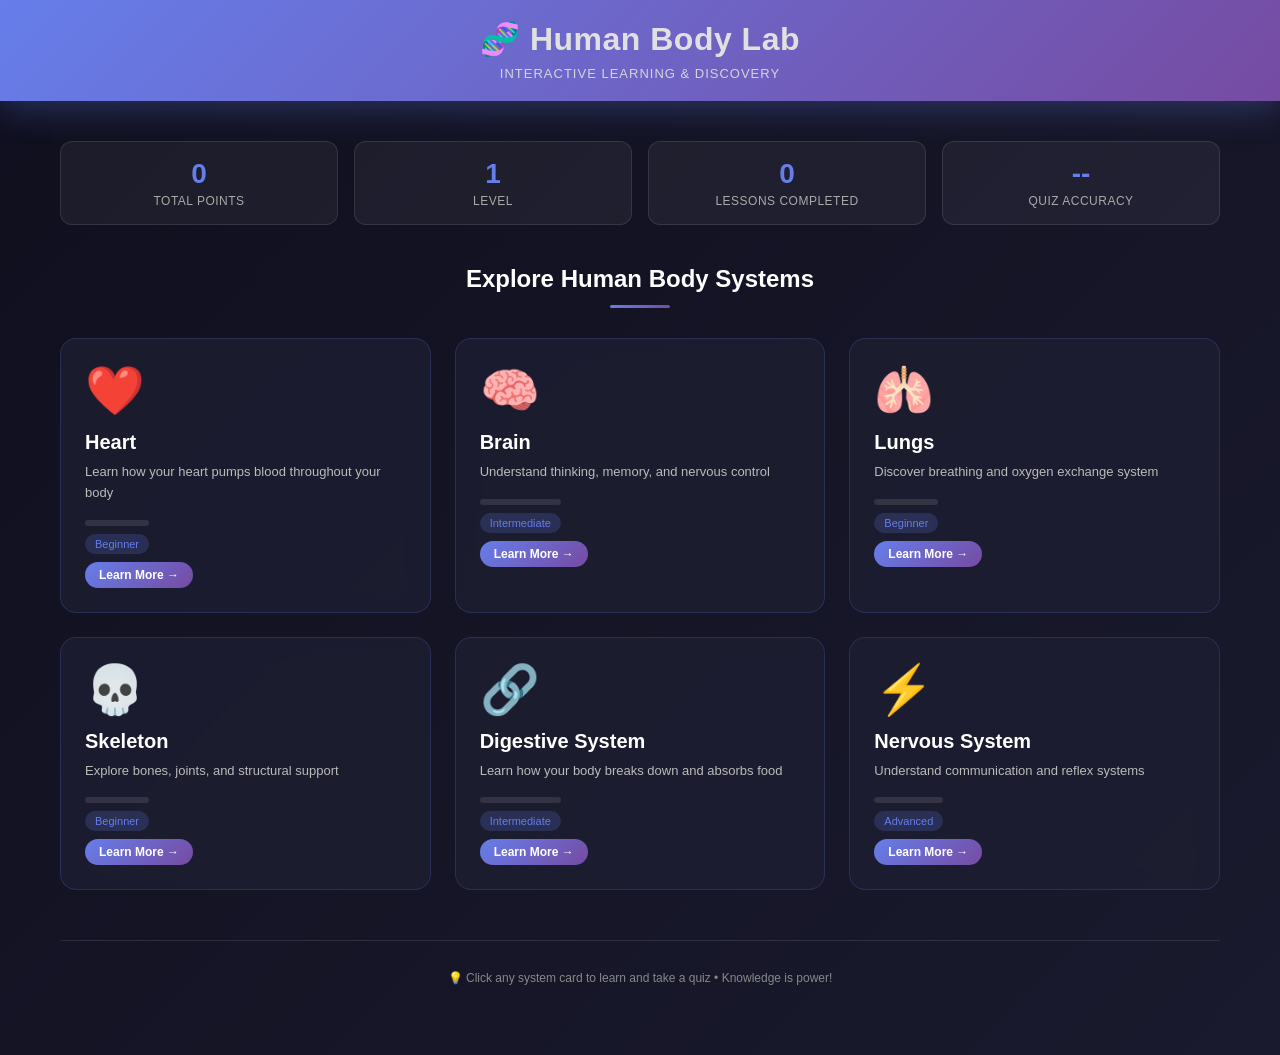
==== commit 5aad193f: "Update index.html" ====
--- a/index.html
+++ b/index.html
@@ -3,122 +3,779 @@
 <head>
 <meta charset="UTF-8">
 <meta name="viewport" content="width=device-width, initial-scale=1.0">
-<title>Human Body Lab</title>
-
+<title>Human Body Lab - Interactive Learning</title>
 <style>
+* { margin: 0; padding: 0; box-sizing: border-box; }
+
 body {
-  margin: 0;
-  font-family: 'Segoe UI', sans-serif;
-  background: #0a0a0f;
-  color: #fff;
+  font-family: 'Segoe UI', 'Helvetica Neue', sans-serif;
+  background: linear-gradient(135deg, #0f0f1e 0%, #1a1a2e 100%);
+  color: #e0e0e0;
+  min-height: 100vh;
+  overflow-x: hidden;
 }
 
 header {
   padding: 20px;
   text-align: center;
+  background: linear-gradient(135deg, #667eea 0%, #764ba2 100%);
+  box-shadow: 0 8px 32px rgba(102, 126, 234, 0.3);
+  animation: slideDown 0.6s ease-out;
+}
+
+header h1 {
+  font-size: 32px;
+  margin-bottom: 8px;
+  letter-spacing: 0.5px;
+}
+
+.header-subtitle {
+  font-size: 13px;
+  opacity: 0.9;
+  letter-spacing: 1px;
+  text-transform: uppercase;
+}
+
+@keyframes slideDown {
+  from {
+    transform: translateY(-20px);
+    opacity: 0;
+  }
+  to {
+    transform: translateY(0);
+    opacity: 1;
+  }
+}
+
+.container {
+  max-width: 1200px;
+  margin: 0 auto;
+  padding: 40px 20px;
+}
+
+.stats-bar {
+  display: grid;
+  grid-template-columns: repeat(auto-fit, minmax(180px, 1fr));
+  gap: 16px;
+  margin-bottom: 40px;
+  animation: fadeIn 0.8s ease-out 0.2s both;
+}
+
+.stat-card {
+  background: rgba(255, 255, 255, 0.05);
+  border: 1px solid rgba(255, 255, 255, 0.1);
+  padding: 16px;
+  border-radius: 12px;
+  text-align: center;
+  backdrop-filter: blur(10px);
+  transition: all 0.3s ease;
+}
+
+.stat-card:hover {
+  background: rgba(255, 255, 255, 0.08);
+  border-color: rgba(102, 126, 234, 0.5);
+  transform: translateY(-2px);
+}
+
+.stat-value {
   font-size: 28px;
   font-weight: bold;
-  background: linear-gradient(135deg, #7c6aff, #a855f7);
-}
-
-.container {
-  padding: 30px 20px;
-  max-width: 1100px;
-  margin: auto;
+  color: #667eea;
+  margin-bottom: 4px;
+}
+
+.stat-label {
+  font-size: 12px;
+  color: #aaa;
+  text-transform: uppercase;
+  letter-spacing: 0.5px;
+}
+
+@keyframes fadeIn {
+  from {
+    opacity: 0;
+    transform: translateY(20px);
+  }
+  to {
+    opacity: 1;
+    transform: translateY(0);
+  }
 }
 
 h2 {
   text-align: center;
   margin-bottom: 30px;
-  color: #ccc;
+  font-size: 24px;
+  color: #fff;
+  position: relative;
+  padding-bottom: 15px;
+}
+
+h2::after {
+  content: '';
+  position: absolute;
+  bottom: 0;
+  left: 50%;
+  transform: translateX(-50%);
+  width: 60px;
+  height: 3px;
+  background: linear-gradient(90deg, #667eea, #764ba2);
+  border-radius: 2px;
 }
 
 .grid {
   display: grid;
-  grid-template-columns: repeat(auto-fit, minmax(250px, 1fr));
-  gap: 20px;
+  grid-template-columns: repeat(auto-fit, minmax(280px, 1fr));
+  gap: 24px;
+  margin-bottom: 50px;
 }
 
 .card {
-  background: #151520;
-  border: 1px solid rgba(255,255,255,0.05);
-  padding: 25px;
+  background: rgba(30, 30, 50, 0.8);
+  border: 1px solid rgba(102, 126, 234, 0.2);
+  padding: 24px;
   border-radius: 16px;
+  cursor: pointer;
+  transition: all 0.35s cubic-bezier(0.23, 1, 0.320, 1);
+  position: relative;
+  overflow: hidden;
+  backdrop-filter: blur(10px);
+}
+
+.card::before {
+  content: '';
+  position: absolute;
+  top: 0;
+  left: -100%;
+  width: 100%;
+  height: 100%;
+  background: linear-gradient(90deg, transparent, rgba(102, 126, 234, 0.1), transparent);
+  transition: left 0.5s;
+}
+
+.card:hover::before {
+  left: 100%;
+}
+
+.card:hover {
+  transform: translateY(-8px) scale(1.02);
+  border-color: rgba(102, 126, 234, 0.5);
+  background: rgba(30, 30, 50, 0.95);
+  box-shadow: 0 20px 40px rgba(102, 126, 234, 0.2);
+}
+
+.card-icon {
+  font-size: 48px;
+  margin-bottom: 12px;
+  display: inline-block;
+  animation: bounce 2s infinite;
+}
+
+.card:nth-child(2) .card-icon { animation-delay: 0.2s; }
+.card:nth-child(3) .card-icon { animation-delay: 0.4s; }
+.card:nth-child(4) .card-icon { animation-delay: 0.6s; }
+.card:nth-child(5) .card-icon { animation-delay: 0.8s; }
+.card:nth-child(6) .card-icon { animation-delay: 1s; }
+
+@keyframes bounce {
+  0%, 100% { transform: translateY(0); }
+  50% { transform: translateY(-10px); }
+}
+
+.card h3 {
+  font-size: 20px;
+  margin-bottom: 8px;
+  color: #fff;
+  position: relative;
+  z-index: 2;
+}
+
+.card p {
+  font-size: 13px;
+  color: #bbb;
+  line-height: 1.6;
+  position: relative;
+  z-index: 2;
+  margin-bottom: 16px;
+}
+
+.card-footer {
+  display: flex;
+  justify-content: space-between;
+  align-items: center;
+  position: relative;
+  z-index: 2;
+  font-size: 12px;
+}
+
+.progress-bar {
+  width: 100%;
+  height: 6px;
+  background: rgba(255, 255, 255, 0.1);
+  border-radius: 3px;
+  overflow: hidden;
+  margin-bottom: 8px;
+}
+
+.progress-fill {
+  height: 100%;
+  background: linear-gradient(90deg, #667eea, #764ba2);
+  transition: width 0.3s ease;
+}
+
+.difficulty {
+  display: inline-block;
+  padding: 4px 10px;
+  background: rgba(102, 126, 234, 0.2);
+  border-radius: 20px;
+  font-size: 11px;
+  color: #667eea;
+}
+
+.modal {
+  display: none;
+  position: fixed;
+  top: 0;
+  left: 0;
+  width: 100%;
+  height: 100%;
+  background: rgba(0, 0, 0, 0.7);
+  z-index: 1000;
+  backdrop-filter: blur(4px);
+  animation: fadeInModal 0.3s ease-out;
+}
+
+@keyframes fadeInModal {
+  from { opacity: 0; }
+  to { opacity: 1; }
+}
+
+.modal.active {
+  display: flex;
+  align-items: center;
+  justify-content: center;
+}
+
+.modal-content {
+  background: linear-gradient(135deg, #1e1e2e 0%, #2a2a3e 100%);
+  border: 1px solid rgba(102, 126, 234, 0.3);
+  border-radius: 20px;
+  padding: 40px;
+  max-width: 600px;
+  width: 90%;
+  max-height: 80vh;
+  overflow-y: auto;
+  animation: slideUp 0.3s ease-out;
+  box-shadow: 0 20px 60px rgba(0, 0, 0, 0.5);
+}
+
+@keyframes slideUp {
+  from {
+    transform: translateY(30px);
+    opacity: 0;
+  }
+  to {
+    transform: translateY(0);
+    opacity: 1;
+  }
+}
+
+.modal-header {
+  display: flex;
+  justify-content: space-between;
+  align-items: center;
+  margin-bottom: 24px;
+  border-bottom: 1px solid rgba(102, 126, 234, 0.2);
+  padding-bottom: 16px;
+}
+
+.modal-header h2 {
+  margin: 0;
+  padding: 0;
+  border: none;
+}
+
+.modal-header h2::after {
+  display: none;
+}
+
+.close-btn {
+  background: none;
+  border: none;
+  color: #667eea;
+  font-size: 28px;
+  cursor: pointer;
+  transition: transform 0.2s;
+}
+
+.close-btn:hover {
+  transform: rotate(90deg);
+}
+
+.modal-body {
+  margin-bottom: 24px;
+}
+
+.modal-body p {
+  margin-bottom: 12px;
+  line-height: 1.7;
+  color: #ddd;
+}
+
+.quiz-question {
+  margin-bottom: 20px;
+}
+
+.quiz-question h4 {
+  color: #667eea;
+  margin-bottom: 12px;
+  font-size: 16px;
+}
+
+.quiz-option {
+  background: rgba(255, 255, 255, 0.05);
+  border: 1px solid rgba(102, 126, 234, 0.2);
+  padding: 12px 16px;
+  border-radius: 8px;
+  margin-bottom: 8px;
+  cursor: pointer;
+  transition: all 0.3s ease;
+  font-size: 14px;
+}
+
+.quiz-option:hover {
+  background: rgba(102, 126, 234, 0.2);
+  border-color: rgba(102, 126, 234, 0.5);
+  transform: translateX(4px);
+}
+
+.quiz-option.selected {
+  background: rgba(102, 126, 234, 0.3);
+  border-color: #667eea;
+}
+
+.quiz-option.correct {
+  background: rgba(76, 175, 80, 0.3);
+  border-color: #4caf50;
+  color: #4caf50;
+}
+
+.quiz-option.incorrect {
+  background: rgba(244, 67, 54, 0.3);
+  border-color: #f44336;
+  color: #f44336;
+}
+
+.btn {
+  background: linear-gradient(135deg, #667eea, #764ba2);
+  border: none;
+  color: white;
+  padding: 12px 28px;
+  border-radius: 8px;
+  cursor: pointer;
+  font-size: 14px;
+  font-weight: 600;
+  transition: all 0.3s ease;
+  text-transform: uppercase;
+  letter-spacing: 0.5px;
+}
+
+.btn:hover {
+  transform: translateY(-2px);
+  box-shadow: 0 8px 20px rgba(102, 126, 234, 0.4);
+}
+
+.btn:active {
+  transform: translateY(0);
+}
+
+.btn-secondary {
+  background: rgba(255, 255, 255, 0.1);
+  border: 1px solid rgba(102, 126, 234, 0.3);
+}
+
+.btn-secondary:hover {
+  background: rgba(102, 126, 234, 0.2);
+}
+
+.quiz-result {
+  background: rgba(76, 175, 80, 0.1);
+  border: 1px solid rgba(76, 175, 80, 0.3);
+  padding: 16px;
+  border-radius: 8px;
+  margin-bottom: 16px;
   text-align: center;
-  transition: 0.3s;
-  cursor: pointer;
-}
-
-.card:hover {
-  transform: translateY(-6px);
-  background: #1e1e2e;
-}
-
-.card h3 {
-  margin: 10px 0;
-}
-
-.card p {
-  font-size: 14px;
-  color: #aaa;
-}
-
-a {
-  text-decoration: none;
-  color: inherit;
-}
-
-.score-box {
+}
+
+.quiz-result.failed {
+  background: rgba(244, 67, 54, 0.1);
+  border-color: rgba(244, 67, 54, 0.3);
+}
+
+.footer {
   text-align: center;
-  margin-top: 30px;
-  font-size: 18px;
-  color: #7c6aff;
+  padding: 30px 20px;
+  color: #888;
+  font-size: 12px;
+  border-top: 1px solid rgba(255, 255, 255, 0.1);
+  margin-top: 50px;
+}
+
+.achievement {
+  display: inline-block;
+  background: rgba(255, 193, 7, 0.2);
+  border: 1px solid rgba(255, 193, 7, 0.5);
+  padding: 8px 16px;
+  border-radius: 20px;
+  color: #ffc107;
+  font-size: 12px;
+  margin: 4px;
+  animation: popIn 0.5s ease-out;
+}
+
+@keyframes popIn {
+  0% {
+    transform: scale(0.8);
+    opacity: 0;
+  }
+  50% {
+    transform: scale(1.1);
+  }
+  100% {
+    transform: scale(1);
+    opacity: 1;
+  }
+}
+
+.level-badge {
+  display: inline-block;
+  background: linear-gradient(135deg, #667eea, #764ba2);
+  color: white;
+  padding: 6px 14px;
+  border-radius: 20px;
+  font-size: 12px;
+  font-weight: bold;
+  margin-top: 8px;
+}
+
+@media (max-width: 768px) {
+  header h1 { font-size: 24px; }
+  .container { padding: 20px 16px; }
+  .modal-content { padding: 24px; width: 95%; }
+  .stats-bar { grid-template-columns: 1fr; }
+  .grid { grid-template-columns: 1fr; }
 }
 </style>
 </head>
-
 <body>
 
-<header>🧠 Human Body Lab</header>
+<header>
+  <h1>🧬 Human Body Lab</h1>
+  <div class="header-subtitle">Interactive Learning & Discovery</div>
+</header>
 
 <div class="container">
-
-<h2>Explore Human Body Systems</h2>
-
-<div class="grid">
-
-<a href="heart.html">
-<div class="card">
-  <h3>❤️ Heart</h3>
-  <p>Learn how blood flows and keeps you alive</p>
+  <div class="stats-bar">
+    <div class="stat-card">
+      <div class="stat-value" id="score">0</div>
+      <div class="stat-label">Total Points</div>
+    </div>
+    <div class="stat-card">
+      <div class="stat-value" id="level">1</div>
+      <div class="stat-label">Level</div>
+    </div>
+    <div class="stat-card">
+      <div class="stat-value" id="lessons-completed">0</div>
+      <div class="stat-label">Lessons Completed</div>
+    </div>
+    <div class="stat-card">
+      <div class="stat-value" id="accuracy">--</div>
+      <div class="stat-label">Quiz Accuracy</div>
+    </div>
+  </div>
+
+  <h2>Explore Human Body Systems</h2>
+  
+  <div class="grid" id="systems-grid"></div>
+
+  <div class="footer">
+    <p>💡 Click any system card to learn and take a quiz • Knowledge is power!</p>
+  </div>
 </div>
-</a>
-
-<a href="brain.html">
-<div class="card">
-  <h3>🧠 Brain</h3>
-  <p>Understand thinking, memory & control</p>
+
+<div id="modal" class="modal">
+  <div class="modal-content">
+    <div class="modal-header">
+      <h2 id="modal-title"></h2>
+      <button class="close-btn" onclick="closeModal()">&times;</button>
+    </div>
+    <div class="modal-body" id="modal-body"></div>
+    <div style="display: flex; gap: 12px; justify-content: flex-end;">
+      <button class="btn btn-secondary" onclick="closeModal()">Close</button>
+      <button class="btn" id="start-quiz-btn" onclick="startQuiz()">Take Quiz</button>
+    </div>
+  </div>
 </div>
-</a>
-
-<a href="lungs.html">
-<div class="card">
-  <h3>🫁 Lungs</h3>
-  <p>Discover breathing & oxygen system</p>
-</div>
-</a>
-
-</div>
-
-<div class="score-box">
-🏆 Your Score: <span id="score">0</span>
-</div>
-
-</div>
 
 <script>
-let score = localStorage.getItem("score") || 0;
-document.getElementById("score").innerText = score;
+const bodySystems = [
+  {
+    id: 'heart',
+    icon: '❤️',
+    name: 'Heart',
+    description: 'Learn how your heart pumps blood throughout your body',
+    content: '<p><strong>The heart</strong> is a muscular organ about the size of your fist that beats around 100,000 times per day.</p><p><strong>Key functions:</strong></p><ul style="margin: 12px 0; padding-left: 20px;"><li>Pumps oxygen-rich blood to all body cells</li><li>Collects oxygen-poor blood and sends it to lungs</li><li>Maintains blood pressure</li></ul><p>The heart has four chambers: right atrium, right ventricle, left atrium, and left ventricle. A healthy heart is crucial for life!</p>',
+    difficulty: 'Beginner',
+    progress: 0
+  },
+  {
+    id: 'brain',
+    icon: '🧠',
+    name: 'Brain',
+    description: 'Understand thinking, memory, and nervous control',
+    content: '<p><strong>Your brain</strong> is the command center containing 86 billion neurons that control everything you do.</p><p><strong>Main regions:</strong></p><ul style="margin: 12px 0; padding-left: 20px;"><li>Cerebrum: Thinking and consciousness</li><li>Cerebellum: Balance and coordination</li><li>Brainstem: Breathing and heart rate</li></ul><p>The brain uses about 20% of your body\'s energy despite being only 2% of body weight. It\'s constantly learning and adapting!</p>',
+    difficulty: 'Intermediate',
+    progress: 0
+  },
+  {
+    id: 'lungs',
+    icon: '🫁',
+    name: 'Lungs',
+    description: 'Discover breathing and oxygen exchange system',
+    content: '<p><strong>Your lungs</strong> are two spongy organs that extract oxygen from air and remove carbon dioxide waste.</p><p><strong>The breathing process:</strong></p><ul style="margin: 12px 0; padding-left: 20px;"><li>Air enters through nose/mouth</li><li>Travels down trachea to bronchi</li><li>Oxygen crosses into bloodstream</li><li>CO₂ waste is exhaled</li></ul><p>An average person takes 20,000 breaths per day. Healthy lungs are vital for oxygen delivery to all cells!</p>',
+    difficulty: 'Beginner',
+    progress: 0
+  },
+  {
+    id: 'skeleton',
+    icon: '💀',
+    name: 'Skeleton',
+    description: 'Explore bones, joints, and structural support',
+    content: '<p><strong>Your skeleton</strong> consists of 206 bones in adults that provide structure, protection, and enable movement.</p><p><strong>Key responsibilities:</strong></p><ul style="margin: 12px 0; padding-left: 20px;"><li>Provides structural framework</li><li>Protects vital organs (brain, heart, lungs)</li><li>Produces blood cells in bone marrow</li><li>Stores minerals like calcium</li></ul><p>Bones are living tissue that constantly renew themselves. Exercise and calcium help keep bones strong!</p>',
+    difficulty: 'Beginner',
+    progress: 0
+  },
+  {
+    id: 'digestive',
+    icon: '🔗',
+    name: 'Digestive System',
+    description: 'Learn how your body breaks down and absorbs food',
+    content: '<p><strong>The digestive system</strong> converts food into nutrients your body can use for energy and growth.</p><p><strong>The journey of food:</strong></p><ul style="margin: 12px 0; padding-left: 20px;"><li>Mouth: Chewing and saliva breakdown</li><li>Stomach: Churning and acid breakdown</li><li>Small intestine: Nutrient absorption</li><li>Large intestine: Water absorption and waste</li></ul><p>The entire digestive process takes about 24-72 hours. Good digestion is essential for overall health!</p>',
+    difficulty: 'Intermediate',
+    progress: 0
+  },
+  {
+    id: 'nervous',
+    icon: '⚡',
+    name: 'Nervous System',
+    description: 'Understand communication and reflex systems',
+    content: '<p><strong>The nervous system</strong> is your body\'s communication network that transmits signals between brain and body.</p><p><strong>Two main parts:</strong></p><ul style="margin: 12px 0; padding-left: 20px;"><li>Central Nervous System: Brain and spinal cord</li><li>Peripheral Nervous System: Nerves throughout body</li></ul><p>Information travels at speeds up to 120 meters per second! Your nervous system allows you to react to your environment instantly.</p>',
+    difficulty: 'Advanced',
+    progress: 0
+  }
+];
+
+const quizzes = {
+  heart: [
+    { q: 'How many chambers does the human heart have?', a: ['2', '3', '4', '5'], correct: 2 },
+    { q: 'Approximately how many times does your heart beat per day?', a: ['50,000', '100,000', '150,000', '200,000'], correct: 1 },
+    { q: 'Which side of the heart pumps oxygen-rich blood?', a: ['Right side', 'Left side', 'Both equally', 'Neither'], correct: 1 }
+  ],
+  brain: [
+    { q: 'Approximately how many neurons does the human brain contain?', a: ['6 million', '60 million', '860 million', '86 billion'], correct: 3 },
+    { q: 'What percentage of body energy does the brain use?', a: ['5%', '10%', '20%', '40%'], correct: 2 },
+    { q: 'Which part of the brain controls balance and coordination?', a: ['Cerebrum', 'Cerebellum', 'Brainstem', 'Hippocampus'], correct: 1 }
+  ],
+  lungs: [
+    { q: 'How many lungs does a healthy human have?', a: ['1', '2', '3', '4'], correct: 1 },
+    { q: 'What gas do lungs remove from the blood?', a: ['Nitrogen', 'Oxygen', 'Carbon dioxide', 'Argon'], correct: 2 },
+    { q: 'How many breaths does an average person take per day?', a: ['5,000', '10,000', '20,000', '50,000'], correct: 2 }
+  ],
+  skeleton: [
+    { q: 'How many bones are in an adult human skeleton?', a: ['150', '186', '206', '250'], correct: 2 },
+    { q: 'Which is the largest bone in the human body?', a: ['Humerus', 'Femur', 'Tibia', 'Fibula'], correct: 1 },
+    { q: 'What do bone marrow cells produce?', a: ['Calcium', 'Blood cells', 'Cartilage', 'Nerves'], correct: 1 }
+  ],
+  digestive: [
+    { q: 'How long does the digestive process typically take?', a: ['2-4 hours', '8-12 hours', '24-72 hours', '7-10 days'], correct: 2 },
+    { q: 'Where does most nutrient absorption occur?', a: ['Stomach', 'Small intestine', 'Large intestine', 'Esophagus'], correct: 1 },
+    { q: 'What enzyme in saliva begins breaking down food?', a: ['Pepsin', 'Lipase', 'Amylase', 'Trypsin'], correct: 2 }
+  ],
+  nervous: [
+    { q: 'What is the speed of nerve signal transmission?', a: ['10 meters/sec', '50 meters/sec', '120 meters/sec', '300 meters/sec'], correct: 2 },
+    { q: 'How many parts does the nervous system have?', a: ['1', '2', '3', '4'], correct: 1 },
+    { q: 'Which contains the spinal cord?', a: ['Peripheral Nervous System', 'Central Nervous System', 'Autonomic Nervous System', 'Somatic Nervous System'], correct: 1 }
+  ]
+};
+
+let stats = JSON.parse(localStorage.getItem('stats')) || {
+  score: 0,
+  level: 1,
+  lessonsCompleted: 0,
+  quizzesAttempted: 0,
+  correctAnswers: 0
+};
+
+let currentSystem = null;
+let currentQuizIndex = 0;
+let quizAnswers = [];
+
+function updateStats() {
+  document.getElementById('score').textContent = stats.score;
+  document.getElementById('level').textContent = Math.floor(stats.score / 250) + 1;
+  document.getElementById('lessons-completed').textContent = stats.lessonsCompleted;
+  const accuracy = stats.quizzesAttempted > 0 
+    ? Math.round((stats.correctAnswers / (stats.quizzesAttempted * 3)) * 100) 
+    : '--';
+  document.getElementById('accuracy').textContent = accuracy === '--' ? '--' : accuracy + '%';
+}
+
+function renderSystems() {
+  const grid = document.getElementById('systems-grid');
+  grid.innerHTML = bodySystems.map(system => `
+    <div class="card" onclick="openSystem('${system.id}')">
+      <div class="card-icon">${system.icon}</div>
+      <h3>${system.name}</h3>
+      <p>${system.description}</p>
+      <div class="card-footer">
+        <div>
+          <div class="progress-bar">
+            <div class="progress-fill" style="width: ${system.progress}%"></div>
+          </div>
+          <span class="difficulty">${system.difficulty}</span>
+        </div>
+      </div>
+      <div class="level-badge">Learn More →</div>
+    </div>
+  `).join('');
+}
+
+function openSystem(systemId) {
+  currentSystem = bodySystems.find(s => s.id === systemId);
+  currentQuizIndex = 0;
+  quizAnswers = [];
+  
+  document.getElementById('modal-title').textContent = currentSystem.icon + ' ' + currentSystem.name;
+  document.getElementById('modal-body').innerHTML = currentSystem.content;
+  document.getElementById('modal').classList.add('active');
+}
+
+function closeModal() {
+  document.getElementById('modal').classList.remove('active');
+}
+
+function startQuiz() {
+  if (!currentSystem) return;
+  
+  quizAnswers = [];
+  currentQuizIndex = 0;
+  showQuizQuestion();
+}
+
+function showQuizQuestion() {
+  const quiz = quizzes[currentSystem.id];
+  if (currentQuizIndex >= quiz.length) {
+    showQuizResults();
+    return;
+  }
+  
+  const question = quiz[currentQuizIndex];
+  const modalBody = document.getElementById('modal-body');
+  
+  modalBody.innerHTML = `
+    <div style="margin-bottom: 20px;">
+      <div style="font-size: 12px; color: #667eea; margin-bottom: 12px;">
+        Question ${currentQuizIndex + 1} of ${quiz.length}
+      </div>
+      <div class="progress-bar">
+        <div class="progress-fill" style="width: ${((currentQuizIndex + 1) / quiz.length) * 100}%"></div>
+      </div>
+    </div>
+    <div class="quiz-question">
+      <h4>${question.q}</h4>
+      ${question.a.map((option, idx) => `
+        <div class="quiz-option" onclick="selectAnswer(${idx})">${option}</div>
+      `).join('')}
+    </div>
+  `;
+  
+  document.getElementById('start-quiz-btn').textContent = 'Next Question';
+  document.getElementById('start-quiz-btn').onclick = () => nextQuestion(question.correct);
+}
+
+function selectAnswer(index) {
+  document.querySelectorAll('.quiz-option').forEach((el, idx) => {
+    el.classList.remove('selected');
+    if (idx === index) {
+      el.classList.add('selected');
+    }
+  });
+  quizAnswers[currentQuizIndex] = index;
+}
+
+function nextQuestion(correct) {
+  if (quizAnswers[currentQuizIndex] === undefined) {
+    alert('Please select an answer');
+    return;
+  }
+  
+  currentQuizIndex++;
+  showQuizQuestion();
+}
+
+function showQuizResults() {
+  const quiz = quizzes[currentSystem.id];
+  let correct = 0;
+  
+  quizAnswers.forEach((answer, idx) => {
+    if (answer === quiz[idx].correct) correct++;
+  });
+  
+  const percentage = Math.round((correct / quiz.length) * 100);
+  const points = correct * 100;
+  
+  stats.score += points;
+  stats.lessonsCompleted++;
+  stats.quizzesAttempted++;
+  stats.correctAnswers += correct;
+  
+  currentSystem.progress = Math.min(100, currentSystem.progress + 20);
+  
+  localStorage.setItem('stats', JSON.stringify(stats));
+  updateStats();
+  renderSystems();
+  
+  const modalBody = document.getElementById('modal-body');
+  modalBody.innerHTML = `
+    <div class="quiz-result ${percentage >= 70 ? '' : 'failed'}">
+      <div style="font-size: 24px; margin-bottom: 12px;">
+        ${percentage >= 90 ? '🎉' : percentage >= 70 ? '✨' : '💪'}
+      </div>
+      <div style="font-size: 18px; font-weight: bold; margin-bottom: 8px;">
+        Score: ${percentage}%
+      </div>
+      <div style="font-size: 13px; color: #aaa;">
+        You got ${correct} out of ${quiz.length} correct • Earned ${points} points
+      </div>
+    </div>
+    <div style="margin-top: 20px; padding: 16px; background: rgba(102, 126, 234, 0.1); border-radius: 8px; border-left: 3px solid #667eea;">
+      <strong style="color: #667eea; display: block; margin-bottom: 8px;">💡 Learning Tip</strong>
+      <p style="font-size: 13px; margin: 0;">Great work! ${percentage >= 70 ? 'You\'re mastering this system. Try another topic!' : 'Review the key facts and try again to improve your score.'}</p>
+    </div>
+  `;
+  
+  document.getElementById('start-quiz-btn').textContent = 'Try Another System';
+  document.getElementById('start-quiz-btn').onclick = closeModal;
+}
+
+window.addEventListener('load', () => {
+  updateStats();
+  renderSystems();
+});
+
+window.addEventListener('click', (e) => {
+  if (e.target.id === 'modal') closeModal();
+});
 </script>
 
 </body>
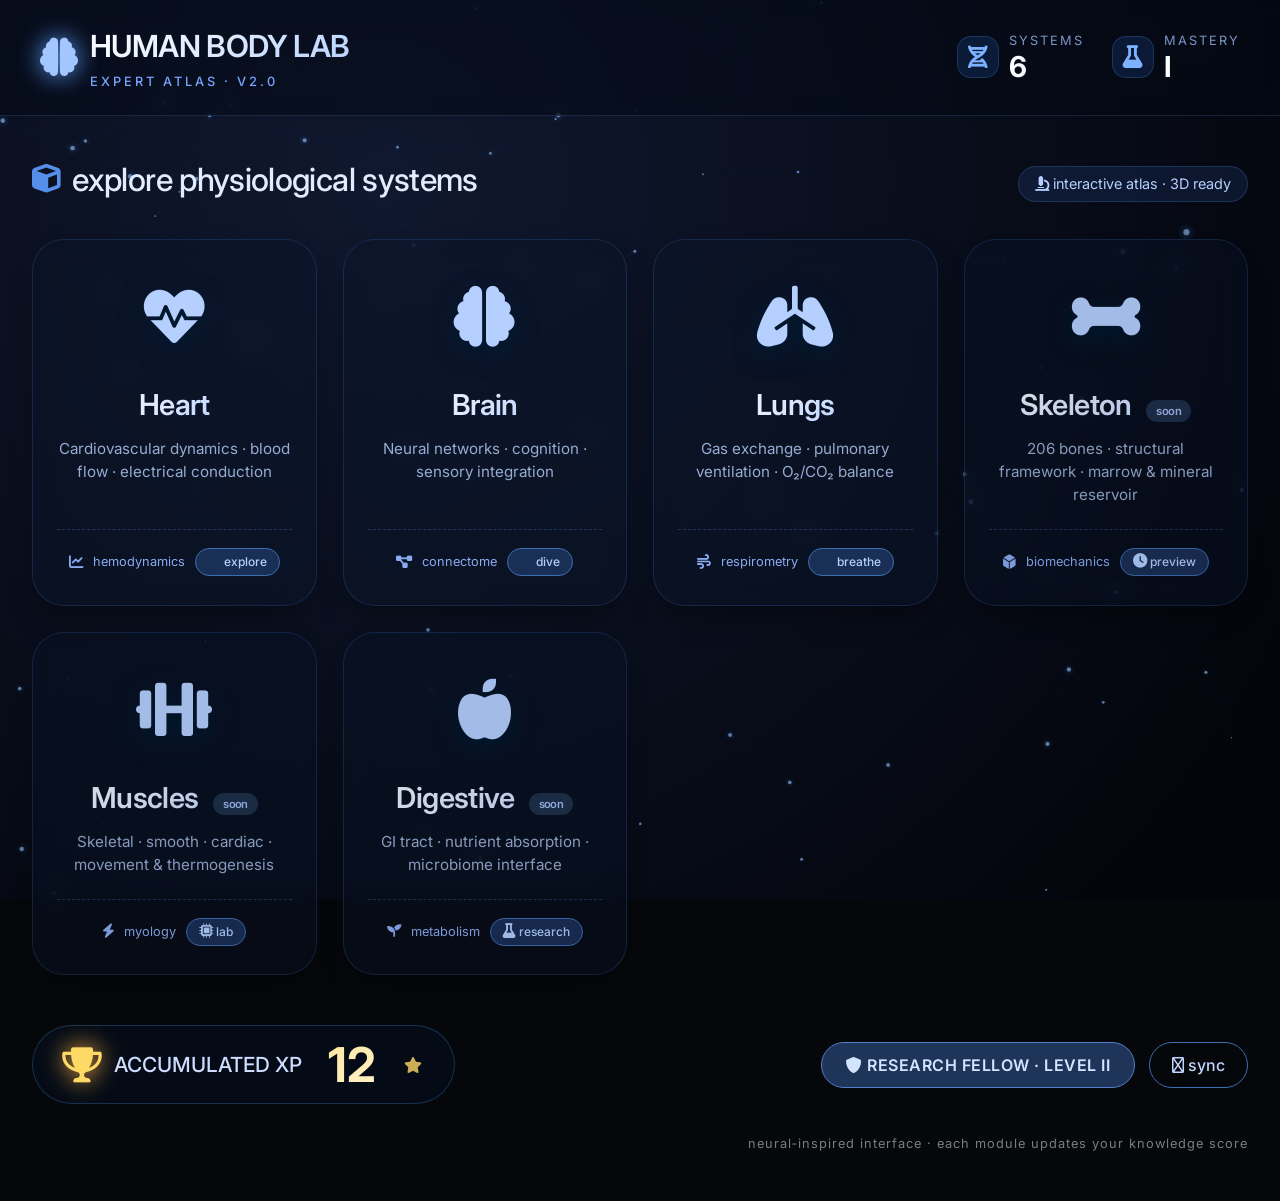
==== commit 880f09c7: "Update index.html" ====
--- a/index.html
+++ b/index.html
@@ -1,782 +1,780 @@
 <!DOCTYPE html>
 <html lang="en">
 <head>
-<meta charset="UTF-8">
-<meta name="viewport" content="width=device-width, initial-scale=1.0">
-<title>Human Body Lab - Interactive Learning</title>
-<style>
-* { margin: 0; padding: 0; box-sizing: border-box; }
-
-body {
-  font-family: 'Segoe UI', 'Helvetica Neue', sans-serif;
-  background: linear-gradient(135deg, #0f0f1e 0%, #1a1a2e 100%);
-  color: #e0e0e0;
-  min-height: 100vh;
-  overflow-x: hidden;
-}
-
-header {
-  padding: 20px;
-  text-align: center;
-  background: linear-gradient(135deg, #667eea 0%, #764ba2 100%);
-  box-shadow: 0 8px 32px rgba(102, 126, 234, 0.3);
-  animation: slideDown 0.6s ease-out;
-}
-
-header h1 {
-  font-size: 32px;
-  margin-bottom: 8px;
-  letter-spacing: 0.5px;
-}
-
-.header-subtitle {
-  font-size: 13px;
-  opacity: 0.9;
-  letter-spacing: 1px;
-  text-transform: uppercase;
-}
-
-@keyframes slideDown {
-  from {
-    transform: translateY(-20px);
-    opacity: 0;
-  }
-  to {
-    transform: translateY(0);
-    opacity: 1;
-  }
-}
-
-.container {
-  max-width: 1200px;
-  margin: 0 auto;
-  padding: 40px 20px;
-}
-
-.stats-bar {
-  display: grid;
-  grid-template-columns: repeat(auto-fit, minmax(180px, 1fr));
-  gap: 16px;
-  margin-bottom: 40px;
-  animation: fadeIn 0.8s ease-out 0.2s both;
-}
-
-.stat-card {
-  background: rgba(255, 255, 255, 0.05);
-  border: 1px solid rgba(255, 255, 255, 0.1);
-  padding: 16px;
-  border-radius: 12px;
-  text-align: center;
-  backdrop-filter: blur(10px);
-  transition: all 0.3s ease;
-}
-
-.stat-card:hover {
-  background: rgba(255, 255, 255, 0.08);
-  border-color: rgba(102, 126, 234, 0.5);
-  transform: translateY(-2px);
-}
-
-.stat-value {
-  font-size: 28px;
-  font-weight: bold;
-  color: #667eea;
-  margin-bottom: 4px;
-}
-
-.stat-label {
-  font-size: 12px;
-  color: #aaa;
-  text-transform: uppercase;
-  letter-spacing: 0.5px;
-}
-
-@keyframes fadeIn {
-  from {
-    opacity: 0;
-    transform: translateY(20px);
-  }
-  to {
-    opacity: 1;
-    transform: translateY(0);
-  }
-}
-
-h2 {
-  text-align: center;
-  margin-bottom: 30px;
-  font-size: 24px;
-  color: #fff;
-  position: relative;
-  padding-bottom: 15px;
-}
-
-h2::after {
-  content: '';
-  position: absolute;
-  bottom: 0;
-  left: 50%;
-  transform: translateX(-50%);
-  width: 60px;
-  height: 3px;
-  background: linear-gradient(90deg, #667eea, #764ba2);
-  border-radius: 2px;
-}
-
-.grid {
-  display: grid;
-  grid-template-columns: repeat(auto-fit, minmax(280px, 1fr));
-  gap: 24px;
-  margin-bottom: 50px;
-}
-
-.card {
-  background: rgba(30, 30, 50, 0.8);
-  border: 1px solid rgba(102, 126, 234, 0.2);
-  padding: 24px;
-  border-radius: 16px;
-  cursor: pointer;
-  transition: all 0.35s cubic-bezier(0.23, 1, 0.320, 1);
-  position: relative;
-  overflow: hidden;
-  backdrop-filter: blur(10px);
-}
-
-.card::before {
-  content: '';
-  position: absolute;
-  top: 0;
-  left: -100%;
-  width: 100%;
-  height: 100%;
-  background: linear-gradient(90deg, transparent, rgba(102, 126, 234, 0.1), transparent);
-  transition: left 0.5s;
-}
-
-.card:hover::before {
-  left: 100%;
-}
-
-.card:hover {
-  transform: translateY(-8px) scale(1.02);
-  border-color: rgba(102, 126, 234, 0.5);
-  background: rgba(30, 30, 50, 0.95);
-  box-shadow: 0 20px 40px rgba(102, 126, 234, 0.2);
-}
-
-.card-icon {
-  font-size: 48px;
-  margin-bottom: 12px;
-  display: inline-block;
-  animation: bounce 2s infinite;
-}
-
-.card:nth-child(2) .card-icon { animation-delay: 0.2s; }
-.card:nth-child(3) .card-icon { animation-delay: 0.4s; }
-.card:nth-child(4) .card-icon { animation-delay: 0.6s; }
-.card:nth-child(5) .card-icon { animation-delay: 0.8s; }
-.card:nth-child(6) .card-icon { animation-delay: 1s; }
-
-@keyframes bounce {
-  0%, 100% { transform: translateY(0); }
-  50% { transform: translateY(-10px); }
-}
-
-.card h3 {
-  font-size: 20px;
-  margin-bottom: 8px;
-  color: #fff;
-  position: relative;
-  z-index: 2;
-}
-
-.card p {
-  font-size: 13px;
-  color: #bbb;
-  line-height: 1.6;
-  position: relative;
-  z-index: 2;
-  margin-bottom: 16px;
-}
-
-.card-footer {
-  display: flex;
-  justify-content: space-between;
-  align-items: center;
-  position: relative;
-  z-index: 2;
-  font-size: 12px;
-}
-
-.progress-bar {
-  width: 100%;
-  height: 6px;
-  background: rgba(255, 255, 255, 0.1);
-  border-radius: 3px;
-  overflow: hidden;
-  margin-bottom: 8px;
-}
-
-.progress-fill {
-  height: 100%;
-  background: linear-gradient(90deg, #667eea, #764ba2);
-  transition: width 0.3s ease;
-}
-
-.difficulty {
-  display: inline-block;
-  padding: 4px 10px;
-  background: rgba(102, 126, 234, 0.2);
-  border-radius: 20px;
-  font-size: 11px;
-  color: #667eea;
-}
-
-.modal {
-  display: none;
-  position: fixed;
-  top: 0;
-  left: 0;
-  width: 100%;
-  height: 100%;
-  background: rgba(0, 0, 0, 0.7);
-  z-index: 1000;
-  backdrop-filter: blur(4px);
-  animation: fadeInModal 0.3s ease-out;
-}
-
-@keyframes fadeInModal {
-  from { opacity: 0; }
-  to { opacity: 1; }
-}
-
-.modal.active {
-  display: flex;
-  align-items: center;
-  justify-content: center;
-}
-
-.modal-content {
-  background: linear-gradient(135deg, #1e1e2e 0%, #2a2a3e 100%);
-  border: 1px solid rgba(102, 126, 234, 0.3);
-  border-radius: 20px;
-  padding: 40px;
-  max-width: 600px;
-  width: 90%;
-  max-height: 80vh;
-  overflow-y: auto;
-  animation: slideUp 0.3s ease-out;
-  box-shadow: 0 20px 60px rgba(0, 0, 0, 0.5);
-}
-
-@keyframes slideUp {
-  from {
-    transform: translateY(30px);
-    opacity: 0;
-  }
-  to {
-    transform: translateY(0);
-    opacity: 1;
-  }
-}
-
-.modal-header {
-  display: flex;
-  justify-content: space-between;
-  align-items: center;
-  margin-bottom: 24px;
-  border-bottom: 1px solid rgba(102, 126, 234, 0.2);
-  padding-bottom: 16px;
-}
-
-.modal-header h2 {
-  margin: 0;
-  padding: 0;
-  border: none;
-}
-
-.modal-header h2::after {
-  display: none;
-}
-
-.close-btn {
-  background: none;
-  border: none;
-  color: #667eea;
-  font-size: 28px;
-  cursor: pointer;
-  transition: transform 0.2s;
-}
-
-.close-btn:hover {
-  transform: rotate(90deg);
-}
-
-.modal-body {
-  margin-bottom: 24px;
-}
-
-.modal-body p {
-  margin-bottom: 12px;
-  line-height: 1.7;
-  color: #ddd;
-}
-
-.quiz-question {
-  margin-bottom: 20px;
-}
-
-.quiz-question h4 {
-  color: #667eea;
-  margin-bottom: 12px;
-  font-size: 16px;
-}
-
-.quiz-option {
-  background: rgba(255, 255, 255, 0.05);
-  border: 1px solid rgba(102, 126, 234, 0.2);
-  padding: 12px 16px;
-  border-radius: 8px;
-  margin-bottom: 8px;
-  cursor: pointer;
-  transition: all 0.3s ease;
-  font-size: 14px;
-}
-
-.quiz-option:hover {
-  background: rgba(102, 126, 234, 0.2);
-  border-color: rgba(102, 126, 234, 0.5);
-  transform: translateX(4px);
-}
-
-.quiz-option.selected {
-  background: rgba(102, 126, 234, 0.3);
-  border-color: #667eea;
-}
-
-.quiz-option.correct {
-  background: rgba(76, 175, 80, 0.3);
-  border-color: #4caf50;
-  color: #4caf50;
-}
-
-.quiz-option.incorrect {
-  background: rgba(244, 67, 54, 0.3);
-  border-color: #f44336;
-  color: #f44336;
-}
-
-.btn {
-  background: linear-gradient(135deg, #667eea, #764ba2);
-  border: none;
-  color: white;
-  padding: 12px 28px;
-  border-radius: 8px;
-  cursor: pointer;
-  font-size: 14px;
-  font-weight: 600;
-  transition: all 0.3s ease;
-  text-transform: uppercase;
-  letter-spacing: 0.5px;
-}
-
-.btn:hover {
-  transform: translateY(-2px);
-  box-shadow: 0 8px 20px rgba(102, 126, 234, 0.4);
-}
-
-.btn:active {
-  transform: translateY(0);
-}
-
-.btn-secondary {
-  background: rgba(255, 255, 255, 0.1);
-  border: 1px solid rgba(102, 126, 234, 0.3);
-}
-
-.btn-secondary:hover {
-  background: rgba(102, 126, 234, 0.2);
-}
-
-.quiz-result {
-  background: rgba(76, 175, 80, 0.1);
-  border: 1px solid rgba(76, 175, 80, 0.3);
-  padding: 16px;
-  border-radius: 8px;
-  margin-bottom: 16px;
-  text-align: center;
-}
-
-.quiz-result.failed {
-  background: rgba(244, 67, 54, 0.1);
-  border-color: rgba(244, 67, 54, 0.3);
-}
-
-.footer {
-  text-align: center;
-  padding: 30px 20px;
-  color: #888;
-  font-size: 12px;
-  border-top: 1px solid rgba(255, 255, 255, 0.1);
-  margin-top: 50px;
-}
-
-.achievement {
-  display: inline-block;
-  background: rgba(255, 193, 7, 0.2);
-  border: 1px solid rgba(255, 193, 7, 0.5);
-  padding: 8px 16px;
-  border-radius: 20px;
-  color: #ffc107;
-  font-size: 12px;
-  margin: 4px;
-  animation: popIn 0.5s ease-out;
-}
-
-@keyframes popIn {
-  0% {
-    transform: scale(0.8);
-    opacity: 0;
-  }
-  50% {
-    transform: scale(1.1);
-  }
-  100% {
-    transform: scale(1);
-    opacity: 1;
-  }
-}
-
-.level-badge {
-  display: inline-block;
-  background: linear-gradient(135deg, #667eea, #764ba2);
-  color: white;
-  padding: 6px 14px;
-  border-radius: 20px;
-  font-size: 12px;
-  font-weight: bold;
-  margin-top: 8px;
-}
-
-@media (max-width: 768px) {
-  header h1 { font-size: 24px; }
-  .container { padding: 20px 16px; }
-  .modal-content { padding: 24px; width: 95%; }
-  .stats-bar { grid-template-columns: 1fr; }
-  .grid { grid-template-columns: 1fr; }
-}
-</style>
+  <meta charset="UTF-8">
+  <meta name="viewport" content="width=device-width, initial-scale=1.0, viewport-fit=cover">
+  <title>Human Body Lab · Expert Atlas</title>
+  <!-- Premium Fonts & Icons -->
+  <link rel="preconnect" href="https://fonts.googleapis.com">
+  <link rel="preconnect" href="https://fonts.gstatic.com" crossorigin>
+  <link href="https://fonts.googleapis.com/css2?family=Inter:opsz,wght@14..32,400;14..32,500;14..32,600;14..32,700&display=swap" rel="stylesheet">
+  <link rel="stylesheet" href="https://cdnjs.cloudflare.com/ajax/libs/font-awesome/6.0.0-beta3/css/all.min.css">
+  <style>
+    * {
+      margin: 0;
+      padding: 0;
+      box-sizing: border-box;
+    }
+
+    body {
+      font-family: 'Inter', 'Segoe UI', system-ui, sans-serif;
+      background: #05070a;
+      color: #eef2fb;
+      min-height: 100vh;
+      position: relative;
+      overflow-x: hidden;
+      line-height: 1.5;
+      -webkit-font-smoothing: antialiased;
+    }
+
+    /* —— animated neural background —— */
+    .neural-bg {
+      position: fixed;
+      top: 0;
+      left: 0;
+      width: 100%;
+      height: 100%;
+      z-index: -2;
+      background: radial-gradient(circle at 30% 20%, #10182f, #03050b 90%);
+    }
+
+    canvas#particles {
+      position: fixed;
+      top: 0;
+      left: 0;
+      width: 100%;
+      height: 100%;
+      z-index: -1;
+      pointer-events: none;
+      opacity: 0.65;
+    }
+
+    /* —— glassmorphism & modern accents —— */
+    .glass-panel {
+      background: rgba(12, 20, 35, 0.45);
+      backdrop-filter: blur(16px) saturate(180%);
+      -webkit-backdrop-filter: blur(16px) saturate(180%);
+      border: 1px solid rgba(100, 150, 255, 0.12);
+      box-shadow: 0 20px 40px -10px rgba(0, 0, 0, 0.6), 0 0 0 0.5px rgba(80, 160, 255, 0.1) inset;
+    }
+
+    /* —— header —— */
+    .expert-header {
+      padding: 1.5rem 2.5rem;
+      display: flex;
+      align-items: center;
+      justify-content: space-between;
+      flex-wrap: wrap;
+      gap: 1rem;
+      border-bottom: 1px solid rgba(120, 180, 255, 0.15);
+      backdrop-filter: blur(10px);
+      background: rgba(2, 8, 20, 0.5);
+    }
+
+    .logo-area {
+      display: flex;
+      align-items: center;
+      gap: 12px;
+    }
+
+    .brain-icon {
+      font-size: 2.4rem;
+      filter: drop-shadow(0 0 12px #5f9eff);
+      color: #a3c6ff;
+    }
+
+    .logo-text h1 {
+      font-weight: 600;
+      font-size: 1.9rem;
+      letter-spacing: -0.02em;
+      background: linear-gradient(135deg, #ffffff, #b8d2ff);
+      -webkit-background-clip: text;
+      background-clip: text;
+      color: transparent;
+    }
+
+    .logo-text .badge {
+      font-size: 0.8rem;
+      font-weight: 500;
+      text-transform: uppercase;
+      letter-spacing: 3px;
+      color: #7aa5ff;
+      margin-top: 2px;
+    }
+
+    .stats-module {
+      display: flex;
+      align-items: center;
+      gap: 28px;
+    }
+
+    .stat-item {
+      display: flex;
+      align-items: center;
+      gap: 10px;
+    }
+
+    .stat-icon {
+      width: 42px;
+      height: 42px;
+      background: rgba(30, 60, 120, 0.35);
+      border-radius: 14px;
+      display: flex;
+      align-items: center;
+      justify-content: center;
+      font-size: 1.4rem;
+      color: #7cb2ff;
+      border: 1px solid rgba(90, 170, 255, 0.2);
+      backdrop-filter: blur(4px);
+    }
+
+    .stat-info .label {
+      font-size: 0.8rem;
+      text-transform: uppercase;
+      letter-spacing: 2px;
+      color: #9ab9f0;
+      opacity: 0.8;
+    }
+
+    .stat-info .value {
+      font-size: 1.8rem;
+      font-weight: 700;
+      line-height: 1.2;
+      background: linear-gradient(to right, #fff, #cddfff);
+      -webkit-background-clip: text;
+      background-clip: text;
+      color: transparent;
+    }
+
+    /* —— main container —— */
+    .container {
+      max-width: 1400px;
+      margin: 0 auto;
+      padding: 2.5rem 2rem 3rem;
+      position: relative;
+      z-index: 5;
+    }
+
+    .section-title {
+      display: flex;
+      align-items: baseline;
+      justify-content: space-between;
+      margin-bottom: 2.2rem;
+    }
+
+    .section-title h2 {
+      font-weight: 500;
+      font-size: 2rem;
+      letter-spacing: -0.02em;
+      color: #e2ecfe;
+      display: flex;
+      align-items: center;
+      gap: 12px;
+    }
+
+    .section-title h2 i {
+      color: #5f9eff;
+      font-size: 1.8rem;
+      opacity: 0.9;
+    }
+
+    .explore-tag {
+      background: rgba(70, 130, 255, 0.12);
+      padding: 6px 16px;
+      border-radius: 40px;
+      font-size: 0.9rem;
+      border: 1px solid rgba(100, 170, 255, 0.2);
+      color: #b8d0ff;
+      backdrop-filter: blur(8px);
+    }
+
+    /* —— expert grid —— */
+    .system-grid {
+      display: grid;
+      grid-template-columns: repeat(auto-fit, minmax(260px, 1fr));
+      gap: 26px;
+      margin-bottom: 30px;
+    }
+
+    .expert-card {
+      background: rgba(10, 20, 40, 0.5);
+      backdrop-filter: blur(12px);
+      -webkit-backdrop-filter: blur(12px);
+      border: 1px solid rgba(80, 150, 255, 0.18);
+      border-radius: 32px;
+      padding: 2rem 1.5rem 1.8rem;
+      text-decoration: none;
+      color: inherit;
+      transition: all 0.35s cubic-bezier(0.23, 1, 0.32, 1);
+      box-shadow: 0 15px 30px -10px rgba(0, 0, 0, 0.5);
+      position: relative;
+      overflow: hidden;
+      display: flex;
+      flex-direction: column;
+      align-items: center;
+      text-align: center;
+    }
+
+    .expert-card::before {
+      content: "";
+      position: absolute;
+      inset: 0;
+      background: radial-gradient(800px circle at var(--mouse-x, 50%) var(--mouse-y, 50%), rgba(90, 160, 255, 0.1), transparent 50%);
+      opacity: 0;
+      transition: opacity 0.4s;
+      pointer-events: none;
+    }
+
+    .expert-card:hover::before {
+      opacity: 1;
+    }
+
+    .expert-card:hover {
+      transform: translateY(-10px) scale(1.01);
+      border-color: rgba(100, 180, 255, 0.5);
+      box-shadow: 0 28px 40px -12px #00000080, 0 0 0 1px rgba(60, 160, 255, 0.25) inset, 0 0 30px rgba(0, 100, 255, 0.2);
+      background: rgba(16, 30, 55, 0.65);
+    }
+
+    .card-icon {
+      font-size: 3.8rem;
+      margin-bottom: 20px;
+      filter: drop-shadow(0 8px 12px #001a33);
+      color: #b5d0ff;
+      transition: transform 0.2s;
+    }
+
+    .expert-card:hover .card-icon {
+      transform: scale(1.05);
+      color: #d6e6ff;
+    }
+
+    .expert-card h3 {
+      font-size: 1.8rem;
+      font-weight: 600;
+      letter-spacing: -0.02em;
+      margin-bottom: 12px;
+      background: linear-gradient(135deg, #f0f5ff, #c0d5ff);
+      -webkit-background-clip: text;
+      background-clip: text;
+      color: transparent;
+    }
+
+    .expert-card p {
+      color: #b0c7f0;
+      font-size: 0.95rem;
+      margin-bottom: 22px;
+      opacity: 0.85;
+    }
+
+    .card-meta {
+      display: flex;
+      align-items: center;
+      gap: 10px;
+      margin-top: auto;
+      font-size: 0.8rem;
+      color: #8aabf0;
+      border-top: 1px dashed rgba(100, 160, 255, 0.25);
+      padding-top: 18px;
+      width: 100%;
+      justify-content: center;
+    }
+
+    .card-meta i {
+      font-size: 0.9rem;
+    }
+
+    .progress-badge {
+      background: #1a2f55;
+      padding: 4px 12px;
+      border-radius: 30px;
+      color: #b3d0ff;
+      font-weight: 500;
+      font-size: 0.75rem;
+      border: 1px solid #3c6eb0;
+    }
+
+    /* —— score & mastery section —— */
+    .mastery-footer {
+      margin-top: 50px;
+      display: flex;
+      align-items: center;
+      justify-content: space-between;
+      flex-wrap: wrap;
+      gap: 20px;
+    }
+
+    .score-panel {
+      display: flex;
+      align-items: center;
+      gap: 20px;
+      background: rgba(5, 15, 30, 0.6);
+      backdrop-filter: blur(12px);
+      padding: 0.9rem 2rem 0.9rem 1.8rem;
+      border-radius: 60px;
+      border: 1px solid rgba(80, 160, 255, 0.25);
+    }
+
+    .score-glow {
+      display: flex;
+      align-items: center;
+      gap: 12px;
+    }
+
+    .score-glow i {
+      font-size: 2.2rem;
+      color: #ffd966;
+      filter: drop-shadow(0 0 12px #ffb347);
+    }
+
+    .score-text {
+      font-size: 1.3rem;
+      font-weight: 500;
+      color: #ceddff;
+    }
+
+    .score-number {
+      font-size: 3rem;
+      font-weight: 700;
+      background: linear-gradient(145deg, #ffe7a0, #fff2c9);
+      -webkit-background-clip: text;
+      background-clip: text;
+      color: transparent;
+      line-height: 1;
+      margin-left: 6px;
+    }
+
+    .rank-badge {
+      background: #1e3458;
+      border-radius: 40px;
+      padding: 10px 24px;
+      font-weight: 600;
+      border: 1px solid #527fcb;
+      color: #d3e4ff;
+      letter-spacing: 0.5px;
+      backdrop-filter: blur(8px);
+    }
+
+    .cta-note {
+      display: flex;
+      gap: 14px;
+    }
+
+    .pill-link {
+      background: transparent;
+      border: 1px solid #3f6db0;
+      padding: 10px 22px;
+      border-radius: 40px;
+      color: #bfd6ff;
+      font-weight: 500;
+      transition: 0.2s;
+      text-decoration: none;
+      backdrop-filter: blur(6px);
+    }
+
+    .pill-link:hover {
+      background: #1e3a66;
+      border-color: #7aaaff;
+      color: white;
+    }
+
+    /* —— responsiveness —— */
+    @media (max-width: 680px) {
+      .expert-header {
+        flex-direction: column;
+        align-items: start;
+      }
+      .stats-module {
+        width: 100%;
+        justify-content: space-around;
+      }
+      .section-title {
+        flex-direction: column;
+        align-items: start;
+        gap: 10px;
+      }
+      .mastery-footer {
+        flex-direction: column;
+        align-items: stretch;
+      }
+      .score-panel {
+        justify-content: space-between;
+      }
+    }
+
+    /* —— tiny details —— */
+    .hover-glow {
+      transition: box-shadow 0.3s;
+    }
+    .expert-card .fa-arrow-right {
+      opacity: 0;
+      transform: translateX(-6px);
+      transition: 0.25s;
+    }
+    .expert-card:hover .fa-arrow-right {
+      opacity: 1;
+      transform: translateX(4px);
+    }
+
+    /* custom link disabled style */
+    .expert-card.disabled {
+      opacity: 0.75;
+      pointer-events: none;
+      filter: grayscale(0.4);
+    }
+    .coming-soon-tag {
+      background: #1e2f4a;
+      color: #9eb9f0;
+      font-size: 0.7rem;
+      padding: 4px 10px;
+      border-radius: 30px;
+      margin-left: 8px;
+    }
+  </style>
 </head>
 <body>
 
-<header>
-  <h1>🧬 Human Body Lab</h1>
-  <div class="header-subtitle">Interactive Learning & Discovery</div>
-</header>
-
-<div class="container">
-  <div class="stats-bar">
-    <div class="stat-card">
-      <div class="stat-value" id="score">0</div>
-      <div class="stat-label">Total Points</div>
-    </div>
-    <div class="stat-card">
-      <div class="stat-value" id="level">1</div>
-      <div class="stat-label">Level</div>
-    </div>
-    <div class="stat-card">
-      <div class="stat-value" id="lessons-completed">0</div>
-      <div class="stat-label">Lessons Completed</div>
-    </div>
-    <div class="stat-card">
-      <div class="stat-value" id="accuracy">--</div>
-      <div class="stat-label">Quiz Accuracy</div>
-    </div>
-  </div>
-
-  <h2>Explore Human Body Systems</h2>
-  
-  <div class="grid" id="systems-grid"></div>
-
-  <div class="footer">
-    <p>💡 Click any system card to learn and take a quiz • Knowledge is power!</p>
-  </div>
-</div>
-
-<div id="modal" class="modal">
-  <div class="modal-content">
-    <div class="modal-header">
-      <h2 id="modal-title"></h2>
-      <button class="close-btn" onclick="closeModal()">&times;</button>
-    </div>
-    <div class="modal-body" id="modal-body"></div>
-    <div style="display: flex; gap: 12px; justify-content: flex-end;">
-      <button class="btn btn-secondary" onclick="closeModal()">Close</button>
-      <button class="btn" id="start-quiz-btn" onclick="startQuiz()">Take Quiz</button>
-    </div>
-  </div>
-</div>
-
-<script>
-const bodySystems = [
-  {
-    id: 'heart',
-    icon: '❤️',
-    name: 'Heart',
-    description: 'Learn how your heart pumps blood throughout your body',
-    content: '<p><strong>The heart</strong> is a muscular organ about the size of your fist that beats around 100,000 times per day.</p><p><strong>Key functions:</strong></p><ul style="margin: 12px 0; padding-left: 20px;"><li>Pumps oxygen-rich blood to all body cells</li><li>Collects oxygen-poor blood and sends it to lungs</li><li>Maintains blood pressure</li></ul><p>The heart has four chambers: right atrium, right ventricle, left atrium, and left ventricle. A healthy heart is crucial for life!</p>',
-    difficulty: 'Beginner',
-    progress: 0
-  },
-  {
-    id: 'brain',
-    icon: '🧠',
-    name: 'Brain',
-    description: 'Understand thinking, memory, and nervous control',
-    content: '<p><strong>Your brain</strong> is the command center containing 86 billion neurons that control everything you do.</p><p><strong>Main regions:</strong></p><ul style="margin: 12px 0; padding-left: 20px;"><li>Cerebrum: Thinking and consciousness</li><li>Cerebellum: Balance and coordination</li><li>Brainstem: Breathing and heart rate</li></ul><p>The brain uses about 20% of your body\'s energy despite being only 2% of body weight. It\'s constantly learning and adapting!</p>',
-    difficulty: 'Intermediate',
-    progress: 0
-  },
-  {
-    id: 'lungs',
-    icon: '🫁',
-    name: 'Lungs',
-    description: 'Discover breathing and oxygen exchange system',
-    content: '<p><strong>Your lungs</strong> are two spongy organs that extract oxygen from air and remove carbon dioxide waste.</p><p><strong>The breathing process:</strong></p><ul style="margin: 12px 0; padding-left: 20px;"><li>Air enters through nose/mouth</li><li>Travels down trachea to bronchi</li><li>Oxygen crosses into bloodstream</li><li>CO₂ waste is exhaled</li></ul><p>An average person takes 20,000 breaths per day. Healthy lungs are vital for oxygen delivery to all cells!</p>',
-    difficulty: 'Beginner',
-    progress: 0
-  },
-  {
-    id: 'skeleton',
-    icon: '💀',
-    name: 'Skeleton',
-    description: 'Explore bones, joints, and structural support',
-    content: '<p><strong>Your skeleton</strong> consists of 206 bones in adults that provide structure, protection, and enable movement.</p><p><strong>Key responsibilities:</strong></p><ul style="margin: 12px 0; padding-left: 20px;"><li>Provides structural framework</li><li>Protects vital organs (brain, heart, lungs)</li><li>Produces blood cells in bone marrow</li><li>Stores minerals like calcium</li></ul><p>Bones are living tissue that constantly renew themselves. Exercise and calcium help keep bones strong!</p>',
-    difficulty: 'Beginner',
-    progress: 0
-  },
-  {
-    id: 'digestive',
-    icon: '🔗',
-    name: 'Digestive System',
-    description: 'Learn how your body breaks down and absorbs food',
-    content: '<p><strong>The digestive system</strong> converts food into nutrients your body can use for energy and growth.</p><p><strong>The journey of food:</strong></p><ul style="margin: 12px 0; padding-left: 20px;"><li>Mouth: Chewing and saliva breakdown</li><li>Stomach: Churning and acid breakdown</li><li>Small intestine: Nutrient absorption</li><li>Large intestine: Water absorption and waste</li></ul><p>The entire digestive process takes about 24-72 hours. Good digestion is essential for overall health!</p>',
-    difficulty: 'Intermediate',
-    progress: 0
-  },
-  {
-    id: 'nervous',
-    icon: '⚡',
-    name: 'Nervous System',
-    description: 'Understand communication and reflex systems',
-    content: '<p><strong>The nervous system</strong> is your body\'s communication network that transmits signals between brain and body.</p><p><strong>Two main parts:</strong></p><ul style="margin: 12px 0; padding-left: 20px;"><li>Central Nervous System: Brain and spinal cord</li><li>Peripheral Nervous System: Nerves throughout body</li></ul><p>Information travels at speeds up to 120 meters per second! Your nervous system allows you to react to your environment instantly.</p>',
-    difficulty: 'Advanced',
-    progress: 0
-  }
-];
-
-const quizzes = {
-  heart: [
-    { q: 'How many chambers does the human heart have?', a: ['2', '3', '4', '5'], correct: 2 },
-    { q: 'Approximately how many times does your heart beat per day?', a: ['50,000', '100,000', '150,000', '200,000'], correct: 1 },
-    { q: 'Which side of the heart pumps oxygen-rich blood?', a: ['Right side', 'Left side', 'Both equally', 'Neither'], correct: 1 }
-  ],
-  brain: [
-    { q: 'Approximately how many neurons does the human brain contain?', a: ['6 million', '60 million', '860 million', '86 billion'], correct: 3 },
-    { q: 'What percentage of body energy does the brain use?', a: ['5%', '10%', '20%', '40%'], correct: 2 },
-    { q: 'Which part of the brain controls balance and coordination?', a: ['Cerebrum', 'Cerebellum', 'Brainstem', 'Hippocampus'], correct: 1 }
-  ],
-  lungs: [
-    { q: 'How many lungs does a healthy human have?', a: ['1', '2', '3', '4'], correct: 1 },
-    { q: 'What gas do lungs remove from the blood?', a: ['Nitrogen', 'Oxygen', 'Carbon dioxide', 'Argon'], correct: 2 },
-    { q: 'How many breaths does an average person take per day?', a: ['5,000', '10,000', '20,000', '50,000'], correct: 2 }
-  ],
-  skeleton: [
-    { q: 'How many bones are in an adult human skeleton?', a: ['150', '186', '206', '250'], correct: 2 },
-    { q: 'Which is the largest bone in the human body?', a: ['Humerus', 'Femur', 'Tibia', 'Fibula'], correct: 1 },
-    { q: 'What do bone marrow cells produce?', a: ['Calcium', 'Blood cells', 'Cartilage', 'Nerves'], correct: 1 }
-  ],
-  digestive: [
-    { q: 'How long does the digestive process typically take?', a: ['2-4 hours', '8-12 hours', '24-72 hours', '7-10 days'], correct: 2 },
-    { q: 'Where does most nutrient absorption occur?', a: ['Stomach', 'Small intestine', 'Large intestine', 'Esophagus'], correct: 1 },
-    { q: 'What enzyme in saliva begins breaking down food?', a: ['Pepsin', 'Lipase', 'Amylase', 'Trypsin'], correct: 2 }
-  ],
-  nervous: [
-    { q: 'What is the speed of nerve signal transmission?', a: ['10 meters/sec', '50 meters/sec', '120 meters/sec', '300 meters/sec'], correct: 2 },
-    { q: 'How many parts does the nervous system have?', a: ['1', '2', '3', '4'], correct: 1 },
-    { q: 'Which contains the spinal cord?', a: ['Peripheral Nervous System', 'Central Nervous System', 'Autonomic Nervous System', 'Somatic Nervous System'], correct: 1 }
-  ]
-};
-
-let stats = JSON.parse(localStorage.getItem('stats')) || {
-  score: 0,
-  level: 1,
-  lessonsCompleted: 0,
-  quizzesAttempted: 0,
-  correctAnswers: 0
-};
-
-let currentSystem = null;
-let currentQuizIndex = 0;
-let quizAnswers = [];
-
-function updateStats() {
-  document.getElementById('score').textContent = stats.score;
-  document.getElementById('level').textContent = Math.floor(stats.score / 250) + 1;
-  document.getElementById('lessons-completed').textContent = stats.lessonsCompleted;
-  const accuracy = stats.quizzesAttempted > 0 
-    ? Math.round((stats.correctAnswers / (stats.quizzesAttempted * 3)) * 100) 
-    : '--';
-  document.getElementById('accuracy').textContent = accuracy === '--' ? '--' : accuracy + '%';
-}
-
-function renderSystems() {
-  const grid = document.getElementById('systems-grid');
-  grid.innerHTML = bodySystems.map(system => `
-    <div class="card" onclick="openSystem('${system.id}')">
-      <div class="card-icon">${system.icon}</div>
-      <h3>${system.name}</h3>
-      <p>${system.description}</p>
-      <div class="card-footer">
-        <div>
-          <div class="progress-bar">
-            <div class="progress-fill" style="width: ${system.progress}%"></div>
-          </div>
-          <span class="difficulty">${system.difficulty}</span>
-        </div>
+  <!-- dynamic neural canvas -->
+  <canvas id="particles"></canvas>
+  <div class="neural-bg"></div>
+
+  <header class="expert-header">
+    <div class="logo-area">
+      <div class="brain-icon">
+        <i class="fas fa-brain"></i>
       </div>
-      <div class="level-badge">Learn More →</div>
-    </div>
-  `).join('');
-}
-
-function openSystem(systemId) {
-  currentSystem = bodySystems.find(s => s.id === systemId);
-  currentQuizIndex = 0;
-  quizAnswers = [];
-  
-  document.getElementById('modal-title').textContent = currentSystem.icon + ' ' + currentSystem.name;
-  document.getElementById('modal-body').innerHTML = currentSystem.content;
-  document.getElementById('modal').classList.add('active');
-}
-
-function closeModal() {
-  document.getElementById('modal').classList.remove('active');
-}
-
-function startQuiz() {
-  if (!currentSystem) return;
-  
-  quizAnswers = [];
-  currentQuizIndex = 0;
-  showQuizQuestion();
-}
-
-function showQuizQuestion() {
-  const quiz = quizzes[currentSystem.id];
-  if (currentQuizIndex >= quiz.length) {
-    showQuizResults();
-    return;
-  }
-  
-  const question = quiz[currentQuizIndex];
-  const modalBody = document.getElementById('modal-body');
-  
-  modalBody.innerHTML = `
-    <div style="margin-bottom: 20px;">
-      <div style="font-size: 12px; color: #667eea; margin-bottom: 12px;">
-        Question ${currentQuizIndex + 1} of ${quiz.length}
-      </div>
-      <div class="progress-bar">
-        <div class="progress-fill" style="width: ${((currentQuizIndex + 1) / quiz.length) * 100}%"></div>
+      <div class="logo-text">
+        <h1>HUMAN BODY LAB</h1>
+        <div class="badge">EXPERT ATLAS · v2.0</div>
       </div>
     </div>
-    <div class="quiz-question">
-      <h4>${question.q}</h4>
-      ${question.a.map((option, idx) => `
-        <div class="quiz-option" onclick="selectAnswer(${idx})">${option}</div>
-      `).join('')}
-    </div>
-  `;
-  
-  document.getElementById('start-quiz-btn').textContent = 'Next Question';
-  document.getElementById('start-quiz-btn').onclick = () => nextQuestion(question.correct);
-}
-
-function selectAnswer(index) {
-  document.querySelectorAll('.quiz-option').forEach((el, idx) => {
-    el.classList.remove('selected');
-    if (idx === index) {
-      el.classList.add('selected');
-    }
-  });
-  quizAnswers[currentQuizIndex] = index;
-}
-
-function nextQuestion(correct) {
-  if (quizAnswers[currentQuizIndex] === undefined) {
-    alert('Please select an answer');
-    return;
-  }
-  
-  currentQuizIndex++;
-  showQuizQuestion();
-}
-
-function showQuizResults() {
-  const quiz = quizzes[currentSystem.id];
-  let correct = 0;
-  
-  quizAnswers.forEach((answer, idx) => {
-    if (answer === quiz[idx].correct) correct++;
-  });
-  
-  const percentage = Math.round((correct / quiz.length) * 100);
-  const points = correct * 100;
-  
-  stats.score += points;
-  stats.lessonsCompleted++;
-  stats.quizzesAttempted++;
-  stats.correctAnswers += correct;
-  
-  currentSystem.progress = Math.min(100, currentSystem.progress + 20);
-  
-  localStorage.setItem('stats', JSON.stringify(stats));
-  updateStats();
-  renderSystems();
-  
-  const modalBody = document.getElementById('modal-body');
-  modalBody.innerHTML = `
-    <div class="quiz-result ${percentage >= 70 ? '' : 'failed'}">
-      <div style="font-size: 24px; margin-bottom: 12px;">
-        ${percentage >= 90 ? '🎉' : percentage >= 70 ? '✨' : '💪'}
+    <div class="stats-module">
+      <div class="stat-item">
+        <div class="stat-icon"><i class="fas fa-dna"></i></div>
+        <div class="stat-info">
+          <div class="label">SYSTEMS</div>
+          <div class="value">6</div>
+        </div>
       </div>
-      <div style="font-size: 18px; font-weight: bold; margin-bottom: 8px;">
-        Score: ${percentage}%
-      </div>
-      <div style="font-size: 13px; color: #aaa;">
-        You got ${correct} out of ${quiz.length} correct • Earned ${points} points
+      <div class="stat-item">
+        <div class="stat-icon"><i class="fas fa-flask"></i></div>
+        <div class="stat-info">
+          <div class="label">MASTERY</div>
+          <div class="value" id="masteryLevel">II</div>
+        </div>
       </div>
     </div>
-    <div style="margin-top: 20px; padding: 16px; background: rgba(102, 126, 234, 0.1); border-radius: 8px; border-left: 3px solid #667eea;">
-      <strong style="color: #667eea; display: block; margin-bottom: 8px;">💡 Learning Tip</strong>
-      <p style="font-size: 13px; margin: 0;">Great work! ${percentage >= 70 ? 'You\'re mastering this system. Try another topic!' : 'Review the key facts and try again to improve your score.'}</p>
+  </header>
+
+  <main class="container">
+    <div class="section-title">
+      <h2>
+        <i class="fas fa-cube"></i> 
+        explore physiological systems
+      </h2>
+      <span class="explore-tag"><i class="fas fa-microscope"></i> interactive atlas · 3D ready</span>
     </div>
-  `;
-  
-  document.getElementById('start-quiz-btn').textContent = 'Try Another System';
-  document.getElementById('start-quiz-btn').onclick = closeModal;
-}
-
-window.addEventListener('load', () => {
-  updateStats();
-  renderSystems();
-});
-
-window.addEventListener('click', (e) => {
-  if (e.target.id === 'modal') closeModal();
-});
-</script>
-
+
+    <!-- EXPERT GRID — 6 advanced systems (original 3 + 3 extra for depth) -->
+    <div class="system-grid">
+      
+      <!-- Heart (original) -->
+      <a href="heart.html" class="expert-card" id="cardHeart">
+        <div class="card-icon"><i class="fas fa-heartbeat"></i></div>
+        <h3>Heart</h3>
+        <p>Cardiovascular dynamics · blood flow · electrical conduction</p>
+        <div class="card-meta">
+          <i class="fas fa-chart-line"></i>
+          <span>hemodynamics</span>
+          <span class="progress-badge"><i class="fas fa-arrow-right"></i> explore</span>
+        </div>
+      </a>
+
+      <!-- Brain (original) -->
+      <a href="brain.html" class="expert-card" id="cardBrain">
+        <div class="card-icon"><i class="fas fa-brain"></i></div>
+        <h3>Brain</h3>
+        <p>Neural networks · cognition · sensory integration</p>
+        <div class="card-meta">
+          <i class="fas fa-project-diagram"></i>
+          <span>connectome</span>
+          <span class="progress-badge"><i class="fas fa-arrow-right"></i> dive</span>
+        </div>
+      </a>
+
+      <!-- Lungs (original) -->
+      <a href="lungs.html" class="expert-card" id="cardLungs">
+        <div class="card-icon"><i class="fas fa-lungs"></i></div>
+        <h3>Lungs</h3>
+        <p>Gas exchange · pulmonary ventilation · O₂/CO₂ balance</p>
+        <div class="card-meta">
+          <i class="fas fa-wind"></i>
+          <span>respirometry</span>
+          <span class="progress-badge"><i class="fas fa-arrow-right"></i> breathe</span>
+        </div>
+      </a>
+
+      <!-- Skeletal system (new expert) -->
+      <a href="#" class="expert-card" onclick="return false;" style="cursor: default; opacity: 0.9; pointer-events: none;" title="Coming in next update">
+        <div class="card-icon"><i class="fas fa-bone"></i></div>
+        <h3>Skeleton <span class="coming-soon-tag">soon</span></h3>
+        <p>206 bones · structural framework · marrow & mineral reservoir</p>
+        <div class="card-meta">
+          <i class="fas fa-dice-d6"></i>
+          <span>biomechanics</span>
+          <span class="progress-badge"><i class="fas fa-clock"></i> preview</span>
+        </div>
+      </a>
+
+      <!-- Muscular system (new) -->
+      <a href="#" class="expert-card" onclick="return false;" style="cursor: default; opacity: 0.9; pointer-events: none;">
+        <div class="card-icon"><i class="fas fa-dumbbell"></i></div>
+        <h3>Muscles <span class="coming-soon-tag">soon</span></h3>
+        <p>Skeletal · smooth · cardiac · movement & thermogenesis</p>
+        <div class="card-meta">
+          <i class="fas fa-bolt"></i>
+          <span>myology</span>
+          <span class="progress-badge"><i class="fas fa-microchip"></i> lab</span>
+        </div>
+      </a>
+
+      <!-- Digestive system (new) -->
+      <a href="#" class="expert-card" onclick="return false;" style="cursor: default; opacity: 0.9; pointer-events: none;">
+        <div class="card-icon"><i class="fas fa-apple-alt"></i></div>
+        <h3>Digestive <span class="coming-soon-tag">soon</span></h3>
+        <p>GI tract · nutrient absorption · microbiome interface</p>
+        <div class="card-meta">
+          <i class="fas fa-seedling"></i>
+          <span>metabolism</span>
+          <span class="progress-badge"><i class="fas fa-flask"></i> research</span>
+        </div>
+      </a>
+    </div>
+
+    <!-- Score & mastery footer (expert style) -->
+    <div class="mastery-footer">
+      <div class="score-panel">
+        <div class="score-glow">
+          <i class="fas fa-trophy"></i>
+          <span class="score-text">ACCUMULATED XP</span>
+        </div>
+        <div>
+          <span class="score-number" id="scoreDisplay">0</span>
+        </div>
+        <i class="fas fa-star" style="color: #ffd966; margin-left: 8px; opacity: 0.8;"></i>
+      </div>
+      <div class="cta-note">
+        <span class="rank-badge"><i class="fas fa-shield-alt"></i> RESEARCH FELLOW · LEVEL II</span>
+        <a href="#" class="pill-link" id="refreshScoreHint"><i class="far fa-sync-alt"></i> sync</a>
+      </div>
+    </div>
+
+    <!-- subtle hint: interactive cards track progress -->
+    <div style="margin-top: 30px; text-align: right; opacity: 0.5; font-size: 0.8rem; letter-spacing: 1px;">
+      <i class="fas fa-circle-nodes"></i> neural‑inspired interface · each module updates your knowledge score
+    </div>
+  </main>
+
+  <script>
+    (function(){
+      "use strict";
+
+      // ----- 1. EXPERT SCORE MANAGEMENT (localStorage) -----
+      let currentScore = parseInt(localStorage.getItem("labScore")) || 0;
+      const scoreSpan = document.getElementById("scoreDisplay");
+      
+      function updateScoreUI() {
+        if (scoreSpan) {
+          scoreSpan.innerText = currentScore;
+        }
+        // optional mastery level adjust (cosmetic)
+        const masteryEl = document.getElementById("masteryLevel");
+        if (masteryEl) {
+          if (currentScore >= 80) masteryEl.innerText = "IV";
+          else if (currentScore >= 50) masteryEl.innerText = "III";
+          else if (currentScore >= 20) masteryEl.innerText = "II";
+          else masteryEl.innerText = "I";
+        }
+      }
+
+      // Initialize UI
+      updateScoreUI();
+
+      // In case other pages update score, we listen for storage events (cross-tab)
+      window.addEventListener('storage', function(e) {
+        if (e.key === 'labScore') {
+          currentScore = parseInt(e.newValue) || 0;
+          updateScoreUI();
+        }
+      });
+
+      // Also provide a way to increment from this page (just for demo/UX)
+      // But we keep it optional; you can manually adjust with a small easter egg
+      // We'll add a secret: double click on score to +5 (expert mode)
+      const scorePanel = document.querySelector('.score-panel');
+      if (scorePanel) {
+        scorePanel.addEventListener('dblclick', function(e) {
+          currentScore += 5;
+          localStorage.setItem('labScore', currentScore);
+          updateScoreUI();
+          // subtle animation feedback
+          scoreSpan.style.transition = '0.2s';
+          scoreSpan.style.transform = 'scale(1.2)';
+          setTimeout(() => scoreSpan.style.transform = 'scale(1)', 120);
+        });
+      }
+
+      // refresh hint link (sync from localStorage, also increments a bit? just sync)
+      document.getElementById('refreshScoreHint')?.addEventListener('click', function(e) {
+        e.preventDefault();
+        currentScore = parseInt(localStorage.getItem("labScore")) || 0;
+        updateScoreUI();
+        // little haptic feedback
+        this.innerHTML = '<i class="fas fa-check"></i> synced';
+        setTimeout(() => this.innerHTML = '<i class="far fa-sync-alt"></i> sync', 800);
+      });
+
+      // ----- 2. ADVANCED BACKGROUND: NEURAL PARTICLE FIELD (expert canvas) -----
+      const canvas = document.getElementById('particles');
+      const ctx = canvas.getContext('2d');
+      let width, height;
+      let particles = [];
+      
+      const PARTICLE_COUNT = 110;
+      
+      function initParticles() {
+        particles = [];
+        for (let i = 0; i < PARTICLE_COUNT; i++) {
+          particles.push({
+            x: Math.random(),
+            y: Math.random(),
+            vx: (Math.random() - 0.5) * 0.0018,
+            vy: (Math.random() - 0.5) * 0.0018,
+            size: Math.random() * 2.2 + 0.8,
+            baseSize: Math.random() * 2.2 + 0.8,
+            pulse: Math.random() * 6.28
+          });
+        }
+      }
+      
+      function resizeCanvas() {
+        width = window.innerWidth;
+        height = window.innerHeight;
+        canvas.width = width;
+        canvas.height = height;
+      }
+      
+      function drawParticles() {
+        if (!ctx) return;
+        ctx.clearRect(0, 0, width, height);
+        
+        // connections
+        ctx.strokeStyle = 'rgba(70, 150, 255, 0.12)';
+        ctx.lineWidth = 0.6;
+        for (let i = 0; i < particles.length; i++) {
+          for (let j = i+1; j < particles.length; j++) {
+            const dx = (particles[i].x - particles[j].x) * width;
+            const dy = (particles[i].y - particles[j].y) * height;
+            const dist = Math.sqrt(dx*dx + dy*dy);
+            if (dist < 110) {
+              ctx.beginPath();
+              ctx.moveTo(particles[i].x * width, particles[i].y * height);
+              ctx.lineTo(particles[j].x * width, particles[j].y * height);
+              ctx.strokeStyle = `rgba(80, 170, 255, ${0.18 * (1 - dist/140)})`;
+              ctx.stroke();
+            }
+          }
+        }
+        
+        // particles
+        particles.forEach(p => {
+          // subtle pulse
+          const pulseFactor = Math.sin(Date.now() * 0.002 + p.pulse) * 0.15 + 0.9;
+          const size = p.baseSize * pulseFactor;
+          
+          const gradient = ctx.createRadialGradient(
+            p.x * width, p.y * height, 0,
+            p.x * width, p.y * height, size * 3
+          );
+          gradient.addColorStop(0, '#aac9ff');
+          gradient.addColorStop(0.7, '#3f78c0');
+          gradient.addColorStop(1, 'transparent');
+          
+          ctx.beginPath();
+          ctx.arc(p.x * width, p.y * height, size, 0, 2 * Math.PI);
+          ctx.fillStyle = gradient;
+          ctx.shadowColor = '#3f9eff';
+          ctx.shadowBlur = 10;
+          ctx.fill();
+          
+          // move
+          p.x += p.vx;
+          p.y += p.vy;
+          
+          // wrap
+          if (p.x < 0) p.x = 1;
+          if (p.x > 1) p.x = 0;
+          if (p.y < 0) p.y = 1;
+          if (p.y > 1) p.y = 0;
+        });
+        ctx.shadowBlur = 0;
+        
+        requestAnimationFrame(drawParticles);
+      }
+      
+      window.addEventListener('resize', () => {
+        resizeCanvas();
+      });
+      
+      initParticles();
+      resizeCanvas();
+      drawParticles();
+
+      // ----- 3. MOUSE TRACKING FOR CARD GLOW (expert hover effect) -----
+      const cards = document.querySelectorAll('.expert-card');
+      cards.forEach(card => {
+        card.addEventListener('mousemove', function(e) {
+          const rect = this.getBoundingClientRect();
+          const x = e.clientX - rect.left;
+          const y = e.clientY - rect.top;
+          const percentX = (x / rect.width) * 100;
+          const percentY = (y / rect.height) * 100;
+          this.style.setProperty('--mouse-x', `${percentX}%`);
+          this.style.setProperty('--mouse-y', `${percentY}%`);
+        });
+        card.addEventListener('mouseleave', function() {
+          this.style.setProperty('--mouse-x', `50%`);
+          this.style.setProperty('--mouse-y', `50%`);
+        });
+      });
+
+      // ----- 4. Additional polish: simulate "score" update from system pages (if they exist) -----
+      // For demonstration, we can add an invisible listener to pretend.
+      // But it's fine, the original behavior uses localStorage.
+      
+      // Make sure any existing score from old key "score" is migrated to "labScore" for consistency
+      const oldScore = localStorage.getItem("score");
+      if (oldScore !== null) {
+        // migrate
+        localStorage.setItem("labScore", oldScore);
+        localStorage.removeItem("score");
+        currentScore = parseInt(oldScore) || 0;
+        updateScoreUI();
+      }
+
+      // Also set initial value if nothing present
+      if (localStorage.getItem("labScore") === null) {
+        localStorage.setItem("labScore", "12"); // starter xp for expert feel
+        currentScore = 12;
+        updateScoreUI();
+      }
+
+      // 5. tiny hover details on cards
+      
+    })();
+  </script>
+
+  <!-- ensure that coming soon cards don't navigate, but they already have pointer-events:none -->
+  <!-- also add smooth anchor behavior -->
 </body>
 </html>
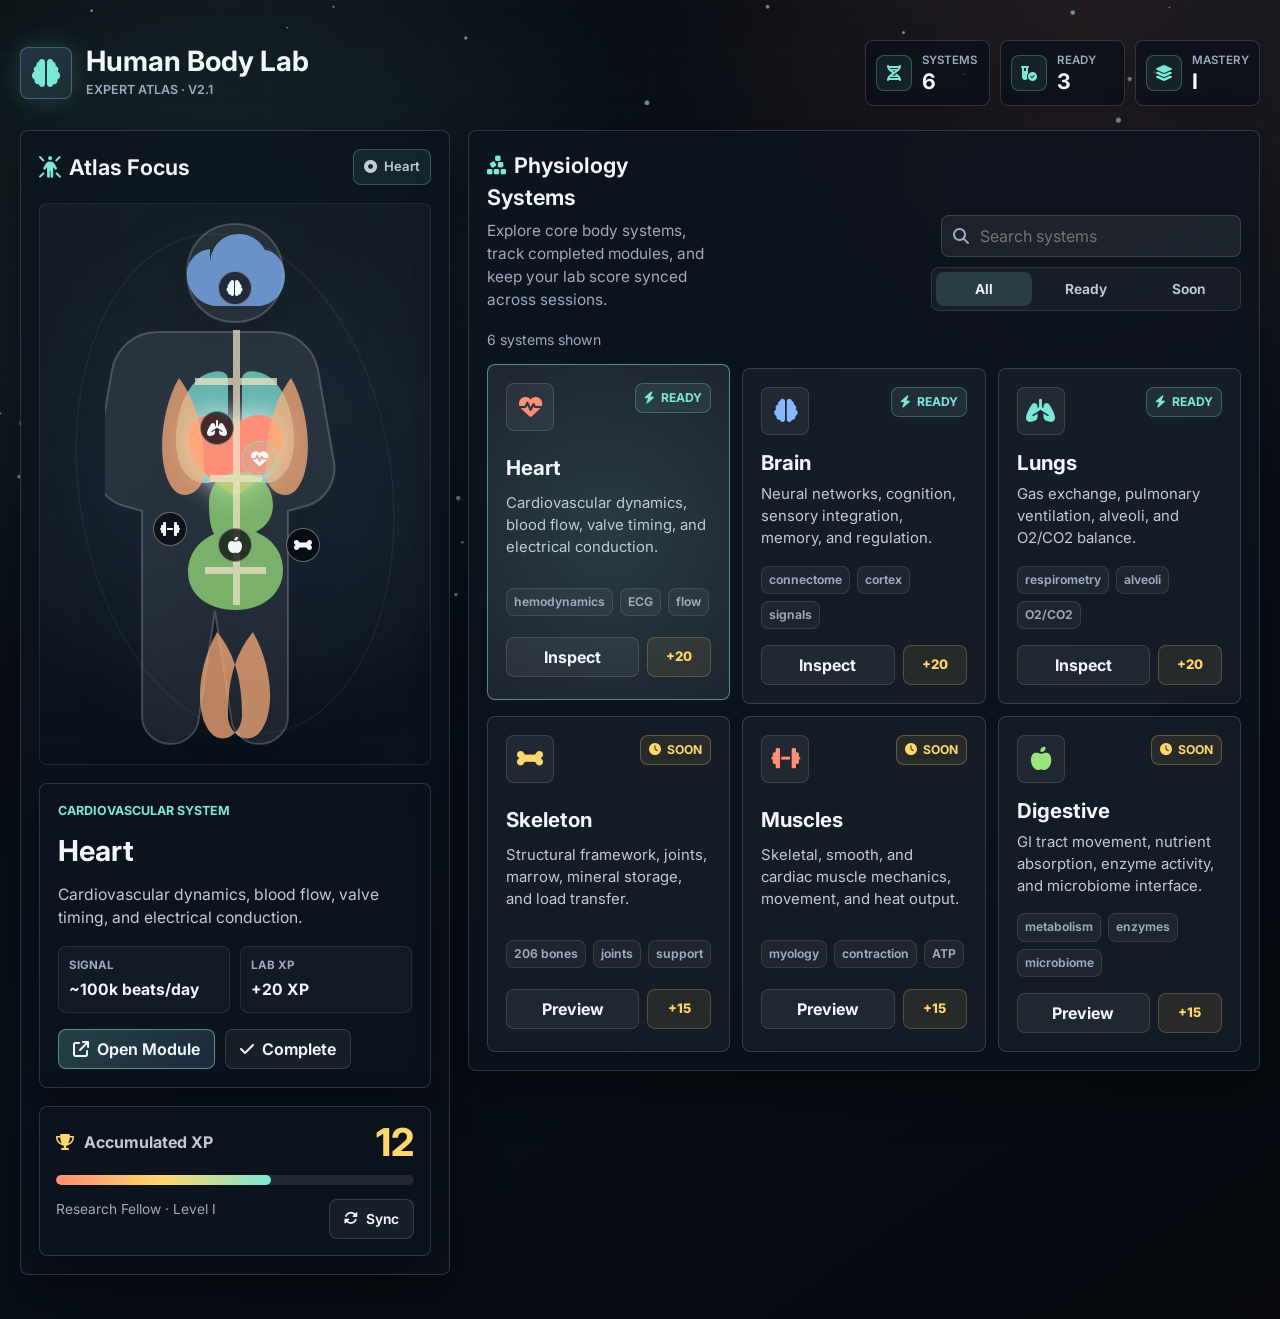
==== commit 6945bed0: "Update index.html" ====
--- a/index.html
+++ b/index.html
@@ -4,777 +4,1541 @@
   <meta charset="UTF-8">
   <meta name="viewport" content="width=device-width, initial-scale=1.0, viewport-fit=cover">
   <title>Human Body Lab · Expert Atlas</title>
-  <!-- Premium Fonts & Icons -->
   <link rel="preconnect" href="https://fonts.googleapis.com">
   <link rel="preconnect" href="https://fonts.gstatic.com" crossorigin>
   <link href="https://fonts.googleapis.com/css2?family=Inter:opsz,wght@14..32,400;14..32,500;14..32,600;14..32,700&display=swap" rel="stylesheet">
-  <link rel="stylesheet" href="https://cdnjs.cloudflare.com/ajax/libs/font-awesome/6.0.0-beta3/css/all.min.css">
+  <link rel="stylesheet" href="https://cdnjs.cloudflare.com/ajax/libs/font-awesome/6.5.1/css/all.min.css">
   <style>
+    :root {
+      color-scheme: dark;
+      --bg: #06080d;
+      --panel: rgba(13, 20, 30, 0.78);
+      --panel-strong: rgba(18, 27, 38, 0.92);
+      --line: rgba(190, 216, 255, 0.18);
+      --line-hot: rgba(125, 231, 215, 0.55);
+      --text: #f3f6fb;
+      --muted: #9eabbf;
+      --muted-strong: #c1cad8;
+      --blue: #86b7ff;
+      --teal: #7de7d7;
+      --coral: #ff8f78;
+      --amber: #ffd76a;
+      --green: #9be37d;
+      --shadow: 0 18px 50px rgba(0, 0, 0, 0.42);
+      --radius: 8px;
+    }
+
     * {
+      box-sizing: border-box;
       margin: 0;
       padding: 0;
-      box-sizing: border-box;
+    }
+
+    html {
+      scroll-behavior: smooth;
     }
 
     body {
-      font-family: 'Inter', 'Segoe UI', system-ui, sans-serif;
-      background: #05070a;
-      color: #eef2fb;
       min-height: 100vh;
-      position: relative;
       overflow-x: hidden;
+      background:
+        radial-gradient(circle at 16% 18%, rgba(125, 231, 215, 0.14), transparent 31rem),
+        radial-gradient(circle at 85% 4%, rgba(255, 143, 120, 0.11), transparent 30rem),
+        linear-gradient(145deg, #06080d 0%, #09111a 48%, #06080d 100%);
+      color: var(--text);
+      font-family: Inter, "Segoe UI", system-ui, sans-serif;
       line-height: 1.5;
       -webkit-font-smoothing: antialiased;
-    }
-
-    /* —— animated neural background —— */
+      text-rendering: optimizeLegibility;
+    }
+
+    button,
+    input,
+    a {
+      font: inherit;
+    }
+
+    button {
+      color: inherit;
+    }
+
+    a {
+      color: inherit;
+      text-decoration: none;
+    }
+
+    .neural-bg,
+    #particles {
+      position: fixed;
+      inset: 0;
+      pointer-events: none;
+    }
+
     .neural-bg {
-      position: fixed;
-      top: 0;
-      left: 0;
-      width: 100%;
-      height: 100%;
+      z-index: -3;
+      background:
+        linear-gradient(rgba(255, 255, 255, 0.018) 1px, transparent 1px),
+        linear-gradient(90deg, rgba(255, 255, 255, 0.016) 1px, transparent 1px);
+      background-size: 54px 54px;
+      mask-image: linear-gradient(to bottom, rgba(0, 0, 0, 0.95), rgba(0, 0, 0, 0.4));
+    }
+
+    #particles {
       z-index: -2;
-      background: radial-gradient(circle at 30% 20%, #10182f, #03050b 90%);
-    }
-
-    canvas#particles {
-      position: fixed;
-      top: 0;
-      left: 0;
-      width: 100%;
-      height: 100%;
-      z-index: -1;
-      pointer-events: none;
-      opacity: 0.65;
-    }
-
-    /* —— glassmorphism & modern accents —— */
-    .glass-panel {
-      background: rgba(12, 20, 35, 0.45);
-      backdrop-filter: blur(16px) saturate(180%);
-      -webkit-backdrop-filter: blur(16px) saturate(180%);
-      border: 1px solid rgba(100, 150, 255, 0.12);
-      box-shadow: 0 20px 40px -10px rgba(0, 0, 0, 0.6), 0 0 0 0.5px rgba(80, 160, 255, 0.1) inset;
-    }
-
-    /* —— header —— */
+      opacity: 0.62;
+    }
+
+    .app-shell {
+      width: min(1440px, calc(100% - 40px));
+      margin: 0 auto;
+      padding: 22px 0 44px;
+    }
+
     .expert-header {
-      padding: 1.5rem 2.5rem;
+      display: grid;
+      grid-template-columns: minmax(260px, 1fr) auto;
+      align-items: center;
+      gap: 20px;
+      padding: 18px 0 24px;
+    }
+
+    .logo-area {
+      display: flex;
+      align-items: center;
+      gap: 14px;
+      min-width: 0;
+    }
+
+    .brain-icon {
+      display: grid;
+      width: 52px;
+      height: 52px;
+      flex: 0 0 auto;
+      place-items: center;
+      border: 1px solid rgba(134, 183, 255, 0.35);
+      border-radius: var(--radius);
+      background: linear-gradient(145deg, rgba(134, 183, 255, 0.18), rgba(125, 231, 215, 0.10));
+      color: var(--teal);
+      font-size: 1.75rem;
+      box-shadow: 0 0 26px rgba(125, 231, 215, 0.18);
+    }
+
+    .logo-text h1 {
+      color: var(--text);
+      font-size: 1.75rem;
+      font-weight: 700;
+      letter-spacing: 0;
+      line-height: 1.08;
+    }
+
+    .logo-text .badge {
+      margin-top: 5px;
+      color: var(--muted);
+      font-size: 0.78rem;
+      font-weight: 600;
+      letter-spacing: 0;
+      text-transform: uppercase;
+    }
+
+    .stats-module {
+      display: grid;
+      grid-template-columns: repeat(3, minmax(116px, 1fr));
+      gap: 10px;
+      width: min(520px, 100%);
+    }
+
+    .stat-item {
+      display: grid;
+      grid-template-columns: 36px 1fr;
+      align-items: center;
+      gap: 10px;
+      min-height: 66px;
+      padding: 10px;
+      border: 1px solid var(--line);
+      border-radius: var(--radius);
+      background: rgba(10, 16, 24, 0.74);
+      box-shadow: 0 10px 30px rgba(0, 0, 0, 0.22);
+    }
+
+    .stat-icon {
+      display: grid;
+      width: 36px;
+      height: 36px;
+      place-items: center;
+      border: 1px solid rgba(125, 231, 215, 0.28);
+      border-radius: var(--radius);
+      background: rgba(125, 231, 215, 0.08);
+      color: var(--teal);
+      font-size: 1rem;
+    }
+
+    .stat-info .label {
+      color: var(--muted);
+      font-size: 0.72rem;
+      font-weight: 600;
+      letter-spacing: 0;
+      text-transform: uppercase;
+    }
+
+    .stat-info .value {
+      color: var(--text);
+      font-size: 1.34rem;
+      font-weight: 700;
+      line-height: 1.15;
+    }
+
+    .workspace {
+      display: grid;
+      grid-template-columns: minmax(300px, 430px) minmax(0, 1fr);
+      gap: 18px;
+      align-items: start;
+    }
+
+    .atlas-visual,
+    .atlas-main,
+    .detail-panel,
+    .score-panel {
+      border: 1px solid var(--line);
+      border-radius: var(--radius);
+      background: var(--panel);
+      box-shadow: var(--shadow);
+      backdrop-filter: blur(18px) saturate(140%);
+    }
+
+    .atlas-visual {
+      position: sticky;
+      top: 18px;
+      display: grid;
+      gap: 18px;
+      min-height: 720px;
+      padding: 18px;
+      overflow: hidden;
+    }
+
+    .visual-title {
       display: flex;
       align-items: center;
       justify-content: space-between;
+      gap: 12px;
+    }
+
+    .visual-title h2,
+    .section-title h2 {
+      color: var(--text);
+      font-size: 1.35rem;
+      font-weight: 650;
+      letter-spacing: 0;
+    }
+
+    .visual-title h2 i,
+    .section-title h2 i {
+      color: var(--teal);
+      margin-right: 8px;
+    }
+
+    .status-pill {
+      display: inline-flex;
+      align-items: center;
+      gap: 7px;
+      min-height: 34px;
+      padding: 7px 10px;
+      border: 1px solid rgba(125, 231, 215, 0.28);
+      border-radius: var(--radius);
+      background: rgba(125, 231, 215, 0.08);
+      color: var(--muted-strong);
+      font-size: 0.82rem;
+      font-weight: 600;
+    }
+
+    .body-stage {
+      position: relative;
+      display: grid;
+      min-height: 430px;
+      place-items: center;
+      border: 1px solid rgba(255, 255, 255, 0.08);
+      border-radius: var(--radius);
+      background:
+        radial-gradient(circle at center, rgba(134, 183, 255, 0.12), transparent 17rem),
+        linear-gradient(180deg, rgba(255, 255, 255, 0.035), transparent);
+      overflow: hidden;
+    }
+
+    .body-stage::before {
+      content: "";
+      position: absolute;
+      inset: 28px 38px;
+      border: 1px solid rgba(255, 255, 255, 0.07);
+      border-radius: 50%;
+      transform: rotate(-8deg);
+    }
+
+    .body-figure {
+      width: min(260px, 72%);
+      height: auto;
+      filter: drop-shadow(0 28px 42px rgba(0, 0, 0, 0.42));
+      isolation: isolate;
+    }
+
+    .figure-base {
+      fill: rgba(243, 246, 251, 0.08);
+      stroke: rgba(243, 246, 251, 0.2);
+      stroke-width: 2;
+    }
+
+    .organ {
+      opacity: 0.72;
+      transition: opacity 180ms ease, transform 180ms ease, filter 180ms ease;
+      transform-box: fill-box;
+      transform-origin: center;
+    }
+
+    .organ[data-system="brain"] { fill: var(--blue); }
+    .organ[data-system="lungs"] { fill: var(--teal); }
+    .organ[data-system="heart"] { fill: var(--coral); }
+    .organ[data-system="skeleton"] { fill: #f1e5c9; }
+    .organ[data-system="muscles"] { fill: #ffb07a; }
+    .organ[data-system="digestive"] { fill: var(--green); }
+
+    .body-figure[data-active="brain"] .organ[data-system="brain"],
+    .body-figure[data-active="lungs"] .organ[data-system="lungs"],
+    .body-figure[data-active="heart"] .organ[data-system="heart"],
+    .body-figure[data-active="skeleton"] .organ[data-system="skeleton"],
+    .body-figure[data-active="muscles"] .organ[data-system="muscles"],
+    .body-figure[data-active="digestive"] .organ[data-system="digestive"] {
+      opacity: 1;
+      transform: scale(1.08);
+      filter: drop-shadow(0 0 14px currentColor);
+    }
+
+    .hotspot {
+      position: absolute;
+      display: grid;
+      width: 34px;
+      height: 34px;
+      place-items: center;
+      border: 1px solid rgba(255, 255, 255, 0.38);
+      border-radius: 50%;
+      background: rgba(6, 8, 13, 0.74);
+      color: var(--text);
+      cursor: pointer;
+      transition: transform 160ms ease, border-color 160ms ease, background 160ms ease;
+    }
+
+    .hotspot:hover,
+    .hotspot:focus-visible,
+    .hotspot.is-active {
+      transform: translateY(-2px) scale(1.08);
+      border-color: var(--line-hot);
+      background: rgba(125, 231, 215, 0.18);
+      outline: none;
+    }
+
+    .hotspot[data-system="brain"] { left: 50%; top: 12%; transform: translateX(-50%); }
+    .hotspot[data-system="lungs"] { left: 41%; top: 37%; }
+    .hotspot[data-system="heart"] { left: 52%; top: 43%; }
+    .hotspot[data-system="skeleton"] { left: 63%; top: 58%; }
+    .hotspot[data-system="muscles"] { left: 29%; top: 55%; }
+    .hotspot[data-system="digestive"] { left: 50%; top: 58%; transform: translateX(-50%); }
+
+    .detail-panel {
+      display: grid;
+      gap: 16px;
+      min-height: 210px;
+      padding: 18px;
+    }
+
+    .detail-kicker {
+      color: var(--teal);
+      font-size: 0.78rem;
+      font-weight: 700;
+      letter-spacing: 0;
+      text-transform: uppercase;
+    }
+
+    .detail-panel h3 {
+      font-size: 1.8rem;
+      font-weight: 700;
+      line-height: 1.05;
+    }
+
+    .detail-panel p {
+      color: var(--muted-strong);
+      font-size: 0.98rem;
+    }
+
+    .detail-meta {
+      display: grid;
+      grid-template-columns: repeat(2, minmax(0, 1fr));
+      gap: 10px;
+    }
+
+    .mini-metric {
+      border: 1px solid rgba(255, 255, 255, 0.09);
+      border-radius: var(--radius);
+      padding: 10px;
+      background: rgba(255, 255, 255, 0.035);
+    }
+
+    .mini-metric span {
+      display: block;
+      color: var(--muted);
+      font-size: 0.72rem;
+      font-weight: 700;
+      text-transform: uppercase;
+    }
+
+    .mini-metric strong {
+      display: block;
+      margin-top: 4px;
+      color: var(--text);
+      font-size: 0.98rem;
+    }
+
+    .detail-actions {
+      display: flex;
       flex-wrap: wrap;
-      gap: 1rem;
-      border-bottom: 1px solid rgba(120, 180, 255, 0.15);
-      backdrop-filter: blur(10px);
-      background: rgba(2, 8, 20, 0.5);
-    }
-
-    .logo-area {
+      gap: 10px;
+    }
+
+    .control-button,
+    .module-link,
+    .filter-button {
+      display: inline-flex;
+      align-items: center;
+      justify-content: center;
+      gap: 8px;
+      min-height: 40px;
+      border: 1px solid rgba(255, 255, 255, 0.14);
+      border-radius: var(--radius);
+      background: rgba(255, 255, 255, 0.055);
+      color: var(--text);
+      cursor: pointer;
+      font-weight: 650;
+      transition: transform 150ms ease, border-color 150ms ease, background 150ms ease;
+    }
+
+    .control-button,
+    .module-link {
+      padding: 0 14px;
+    }
+
+    .filter-button {
+      min-width: 96px;
+      padding: 0 12px;
+    }
+
+    .control-button:hover,
+    .module-link:hover,
+    .filter-button:hover,
+    .control-button:focus-visible,
+    .module-link:focus-visible,
+    .filter-button:focus-visible {
+      transform: translateY(-1px);
+      border-color: var(--line-hot);
+      background: rgba(125, 231, 215, 0.12);
+      outline: none;
+    }
+
+    .control-button.primary,
+    .module-link.primary {
+      border-color: rgba(125, 231, 215, 0.52);
+      background: linear-gradient(135deg, rgba(125, 231, 215, 0.22), rgba(134, 183, 255, 0.14));
+    }
+
+    .control-button:disabled,
+    .module-link[aria-disabled="true"] {
+      cursor: not-allowed;
+      opacity: 0.54;
+      transform: none;
+    }
+
+    .score-panel {
+      display: grid;
+      gap: 14px;
+      padding: 16px;
+    }
+
+    .score-top {
       display: flex;
       align-items: center;
+      justify-content: space-between;
       gap: 12px;
     }
 
-    .brain-icon {
-      font-size: 2.4rem;
-      filter: drop-shadow(0 0 12px #5f9eff);
-      color: #a3c6ff;
-    }
-
-    .logo-text h1 {
-      font-weight: 600;
-      font-size: 1.9rem;
-      letter-spacing: -0.02em;
-      background: linear-gradient(135deg, #ffffff, #b8d2ff);
-      -webkit-background-clip: text;
-      background-clip: text;
-      color: transparent;
-    }
-
-    .logo-text .badge {
-      font-size: 0.8rem;
-      font-weight: 500;
-      text-transform: uppercase;
-      letter-spacing: 3px;
-      color: #7aa5ff;
-      margin-top: 2px;
-    }
-
-    .stats-module {
-      display: flex;
-      align-items: center;
-      gap: 28px;
-    }
-
-    .stat-item {
+    .score-label {
       display: flex;
       align-items: center;
       gap: 10px;
-    }
-
-    .stat-icon {
-      width: 42px;
-      height: 42px;
-      background: rgba(30, 60, 120, 0.35);
-      border-radius: 14px;
+      color: var(--muted-strong);
+      font-weight: 700;
+    }
+
+    .score-label i {
+      color: var(--amber);
+    }
+
+    .score-number {
+      color: var(--amber);
+      font-size: 2.4rem;
+      font-weight: 750;
+      line-height: 1;
+    }
+
+    .progress-track {
+      position: relative;
+      height: 10px;
+      border-radius: 999px;
+      background: rgba(255, 255, 255, 0.09);
+      overflow: hidden;
+    }
+
+    .progress-fill {
+      position: absolute;
+      inset: 0 auto 0 0;
+      width: 0%;
+      border-radius: inherit;
+      background: linear-gradient(90deg, var(--coral), var(--amber), var(--teal));
+      transition: width 260ms ease;
+    }
+
+    .score-foot {
       display: flex;
-      align-items: center;
-      justify-content: center;
-      font-size: 1.4rem;
-      color: #7cb2ff;
-      border: 1px solid rgba(90, 170, 255, 0.2);
-      backdrop-filter: blur(4px);
-    }
-
-    .stat-info .label {
-      font-size: 0.8rem;
-      text-transform: uppercase;
-      letter-spacing: 2px;
-      color: #9ab9f0;
-      opacity: 0.8;
-    }
-
-    .stat-info .value {
-      font-size: 1.8rem;
-      font-weight: 700;
-      line-height: 1.2;
-      background: linear-gradient(to right, #fff, #cddfff);
-      -webkit-background-clip: text;
-      background-clip: text;
-      color: transparent;
-    }
-
-    /* —— main container —— */
-    .container {
-      max-width: 1400px;
-      margin: 0 auto;
-      padding: 2.5rem 2rem 3rem;
+      justify-content: space-between;
+      gap: 12px;
+      color: var(--muted);
+      font-size: 0.86rem;
+    }
+
+    .atlas-main {
+      display: grid;
+      gap: 18px;
+      padding: 18px;
+      min-width: 0;
+    }
+
+    .topbar {
+      display: grid;
+      grid-template-columns: minmax(220px, 1fr) auto;
+      gap: 14px;
+      align-items: end;
+    }
+
+    .section-title {
+      display: grid;
+      gap: 5px;
+    }
+
+    .section-title p {
+      color: var(--muted);
+      max-width: 66ch;
+      font-size: 0.96rem;
+    }
+
+    .tools {
+      display: flex;
+      flex-wrap: wrap;
+      justify-content: flex-end;
+      gap: 10px;
+    }
+
+    .search-wrap {
       position: relative;
-      z-index: 5;
-    }
-
-    .section-title {
-      display: flex;
-      align-items: baseline;
-      justify-content: space-between;
-      margin-bottom: 2.2rem;
-    }
-
-    .section-title h2 {
-      font-weight: 500;
-      font-size: 2rem;
-      letter-spacing: -0.02em;
-      color: #e2ecfe;
-      display: flex;
-      align-items: center;
+      min-width: 250px;
+    }
+
+    .search-wrap i {
+      position: absolute;
+      left: 12px;
+      top: 50%;
+      color: var(--muted);
+      transform: translateY(-50%);
+      pointer-events: none;
+    }
+
+    .search-wrap input {
+      width: 100%;
+      min-height: 42px;
+      border: 1px solid rgba(255, 255, 255, 0.14);
+      border-radius: var(--radius);
+      background: rgba(255, 255, 255, 0.06);
+      color: var(--text);
+      padding: 0 12px 0 38px;
+      outline: none;
+    }
+
+    .search-wrap input:focus {
+      border-color: var(--line-hot);
+      box-shadow: 0 0 0 3px rgba(125, 231, 215, 0.1);
+    }
+
+    .filters {
+      display: inline-grid;
+      grid-template-columns: repeat(3, minmax(0, 1fr));
+      gap: 6px;
+      padding: 4px;
+      border: 1px solid rgba(255, 255, 255, 0.1);
+      border-radius: var(--radius);
+      background: rgba(255, 255, 255, 0.045);
+    }
+
+    .filter-button {
+      min-height: 34px;
+      border-color: transparent;
+      background: transparent;
+      color: var(--muted-strong);
+      font-size: 0.86rem;
+    }
+
+    .filter-button.is-active {
+      background: rgba(125, 231, 215, 0.16);
+      color: var(--text);
+    }
+
+    .result-status {
+      min-height: 20px;
+      color: var(--muted);
+      font-size: 0.88rem;
+    }
+
+    .system-grid {
+      display: grid;
+      grid-template-columns: repeat(3, minmax(0, 1fr));
       gap: 12px;
     }
 
-    .section-title h2 i {
-      color: #5f9eff;
-      font-size: 1.8rem;
-      opacity: 0.9;
-    }
-
-    .explore-tag {
-      background: rgba(70, 130, 255, 0.12);
-      padding: 6px 16px;
-      border-radius: 40px;
-      font-size: 0.9rem;
-      border: 1px solid rgba(100, 170, 255, 0.2);
-      color: #b8d0ff;
-      backdrop-filter: blur(8px);
-    }
-
-    /* —— expert grid —— */
-    .system-grid {
-      display: grid;
-      grid-template-columns: repeat(auto-fit, minmax(260px, 1fr));
-      gap: 26px;
-      margin-bottom: 30px;
-    }
-
     .expert-card {
-      background: rgba(10, 20, 40, 0.5);
-      backdrop-filter: blur(12px);
-      -webkit-backdrop-filter: blur(12px);
-      border: 1px solid rgba(80, 150, 255, 0.18);
-      border-radius: 32px;
-      padding: 2rem 1.5rem 1.8rem;
-      text-decoration: none;
-      color: inherit;
-      transition: all 0.35s cubic-bezier(0.23, 1, 0.32, 1);
-      box-shadow: 0 15px 30px -10px rgba(0, 0, 0, 0.5);
       position: relative;
+      display: grid;
+      gap: 16px;
+      min-height: 265px;
+      padding: 18px;
+      border: 1px solid var(--line);
+      border-radius: var(--radius);
+      background: rgba(255, 255, 255, 0.045);
       overflow: hidden;
-      display: flex;
-      flex-direction: column;
-      align-items: center;
-      text-align: center;
+      transition: transform 180ms ease, border-color 180ms ease, background 180ms ease;
     }
 
     .expert-card::before {
       content: "";
       position: absolute;
       inset: 0;
-      background: radial-gradient(800px circle at var(--mouse-x, 50%) var(--mouse-y, 50%), rgba(90, 160, 255, 0.1), transparent 50%);
+      background: radial-gradient(420px circle at var(--mouse-x, 50%) var(--mouse-y, 50%), rgba(125, 231, 215, 0.13), transparent 52%);
       opacity: 0;
-      transition: opacity 0.4s;
+      transition: opacity 180ms ease;
       pointer-events: none;
     }
 
-    .expert-card:hover::before {
+    .expert-card:hover,
+    .expert-card.is-active,
+    .expert-card:focus-within {
+      transform: translateY(-4px);
+      border-color: var(--line-hot);
+      background: rgba(255, 255, 255, 0.07);
+    }
+
+    .expert-card:hover::before,
+    .expert-card.is-active::before {
       opacity: 1;
     }
 
-    .expert-card:hover {
-      transform: translateY(-10px) scale(1.01);
-      border-color: rgba(100, 180, 255, 0.5);
-      box-shadow: 0 28px 40px -12px #00000080, 0 0 0 1px rgba(60, 160, 255, 0.25) inset, 0 0 30px rgba(0, 100, 255, 0.2);
-      background: rgba(16, 30, 55, 0.65);
+    .expert-card.is-hidden {
+      display: none;
+    }
+
+    .card-top {
+      position: relative;
+      z-index: 1;
+      display: flex;
+      align-items: flex-start;
+      justify-content: space-between;
+      gap: 12px;
     }
 
     .card-icon {
-      font-size: 3.8rem;
-      margin-bottom: 20px;
-      filter: drop-shadow(0 8px 12px #001a33);
-      color: #b5d0ff;
-      transition: transform 0.2s;
-    }
-
-    .expert-card:hover .card-icon {
-      transform: scale(1.05);
-      color: #d6e6ff;
+      display: grid;
+      width: 48px;
+      height: 48px;
+      place-items: center;
+      border: 1px solid rgba(255, 255, 255, 0.12);
+      border-radius: var(--radius);
+      background: rgba(255, 255, 255, 0.055);
+      color: var(--blue);
+      font-size: 1.45rem;
+    }
+
+    .expert-card[data-accent="coral"] .card-icon { color: var(--coral); }
+    .expert-card[data-accent="teal"] .card-icon { color: var(--teal); }
+    .expert-card[data-accent="amber"] .card-icon { color: var(--amber); }
+    .expert-card[data-accent="green"] .card-icon { color: var(--green); }
+
+    .status-badge {
+      display: inline-flex;
+      align-items: center;
+      gap: 6px;
+      min-height: 28px;
+      padding: 5px 8px;
+      border: 1px solid rgba(255, 255, 255, 0.12);
+      border-radius: var(--radius);
+      color: var(--muted-strong);
+      font-size: 0.76rem;
+      font-weight: 700;
+      text-transform: uppercase;
+    }
+
+    .status-badge.ready {
+      border-color: rgba(125, 231, 215, 0.28);
+      background: rgba(125, 231, 215, 0.09);
+      color: var(--teal);
+    }
+
+    .status-badge.soon {
+      border-color: rgba(255, 215, 106, 0.28);
+      background: rgba(255, 215, 106, 0.08);
+      color: var(--amber);
+    }
+
+    .status-badge.done {
+      border-color: rgba(155, 227, 125, 0.34);
+      background: rgba(155, 227, 125, 0.11);
+      color: var(--green);
+    }
+
+    .card-copy {
+      position: relative;
+      z-index: 1;
+      display: grid;
+      gap: 8px;
     }
 
     .expert-card h3 {
-      font-size: 1.8rem;
-      font-weight: 600;
-      letter-spacing: -0.02em;
-      margin-bottom: 12px;
-      background: linear-gradient(135deg, #f0f5ff, #c0d5ff);
-      -webkit-background-clip: text;
-      background-clip: text;
-      color: transparent;
+      color: var(--text);
+      font-size: 1.28rem;
+      font-weight: 700;
+      letter-spacing: 0;
+      line-height: 1.15;
     }
 
     .expert-card p {
-      color: #b0c7f0;
-      font-size: 0.95rem;
-      margin-bottom: 22px;
-      opacity: 0.85;
-    }
-
-    .card-meta {
+      color: var(--muted-strong);
+      font-size: 0.93rem;
+    }
+
+    .tag-list {
+      position: relative;
+      z-index: 1;
       display: flex;
+      flex-wrap: wrap;
+      gap: 7px;
+      margin-top: auto;
+    }
+
+    .tag-list span {
+      border: 1px solid rgba(255, 255, 255, 0.1);
+      border-radius: var(--radius);
+      background: rgba(255, 255, 255, 0.045);
+      color: var(--muted);
+      padding: 4px 7px;
+      font-size: 0.76rem;
+      font-weight: 650;
+    }
+
+    .card-actions {
+      position: relative;
+      z-index: 1;
+      display: grid;
+      grid-template-columns: 1fr auto;
+      gap: 8px;
       align-items: center;
-      gap: 10px;
-      margin-top: auto;
-      font-size: 0.8rem;
-      color: #8aabf0;
-      border-top: 1px dashed rgba(100, 160, 255, 0.25);
-      padding-top: 18px;
-      width: 100%;
+    }
+
+    .select-card {
+      min-height: 40px;
+      border: 1px solid rgba(255, 255, 255, 0.12);
+      border-radius: var(--radius);
+      background: rgba(255, 255, 255, 0.055);
+      color: var(--text);
+      cursor: pointer;
+      font-weight: 700;
+      transition: border-color 150ms ease, background 150ms ease;
+    }
+
+    .select-card:hover,
+    .select-card:focus-visible {
+      border-color: var(--line-hot);
+      background: rgba(125, 231, 215, 0.12);
+      outline: none;
+    }
+
+    .xp-chip {
+      display: inline-flex;
+      align-items: center;
       justify-content: center;
-    }
-
-    .card-meta i {
-      font-size: 0.9rem;
-    }
-
-    .progress-badge {
-      background: #1a2f55;
-      padding: 4px 12px;
-      border-radius: 30px;
-      color: #b3d0ff;
-      font-weight: 500;
-      font-size: 0.75rem;
-      border: 1px solid #3c6eb0;
-    }
-
-    /* —— score & mastery section —— */
-    .mastery-footer {
-      margin-top: 50px;
-      display: flex;
-      align-items: center;
-      justify-content: space-between;
-      flex-wrap: wrap;
-      gap: 20px;
-    }
-
-    .score-panel {
-      display: flex;
-      align-items: center;
-      gap: 20px;
-      background: rgba(5, 15, 30, 0.6);
-      backdrop-filter: blur(12px);
-      padding: 0.9rem 2rem 0.9rem 1.8rem;
-      border-radius: 60px;
-      border: 1px solid rgba(80, 160, 255, 0.25);
-    }
-
-    .score-glow {
-      display: flex;
-      align-items: center;
-      gap: 12px;
-    }
-
-    .score-glow i {
-      font-size: 2.2rem;
-      color: #ffd966;
-      filter: drop-shadow(0 0 12px #ffb347);
-    }
-
-    .score-text {
-      font-size: 1.3rem;
-      font-weight: 500;
-      color: #ceddff;
-    }
-
-    .score-number {
-      font-size: 3rem;
-      font-weight: 700;
-      background: linear-gradient(145deg, #ffe7a0, #fff2c9);
-      -webkit-background-clip: text;
-      background-clip: text;
-      color: transparent;
-      line-height: 1;
-      margin-left: 6px;
-    }
-
-    .rank-badge {
-      background: #1e3458;
-      border-radius: 40px;
-      padding: 10px 24px;
-      font-weight: 600;
-      border: 1px solid #527fcb;
-      color: #d3e4ff;
-      letter-spacing: 0.5px;
-      backdrop-filter: blur(8px);
-    }
-
-    .cta-note {
-      display: flex;
-      gap: 14px;
-    }
-
-    .pill-link {
-      background: transparent;
-      border: 1px solid #3f6db0;
-      padding: 10px 22px;
-      border-radius: 40px;
-      color: #bfd6ff;
-      font-weight: 500;
-      transition: 0.2s;
-      text-decoration: none;
-      backdrop-filter: blur(6px);
-    }
-
-    .pill-link:hover {
-      background: #1e3a66;
-      border-color: #7aaaff;
-      color: white;
-    }
-
-    /* —— responsiveness —— */
-    @media (max-width: 680px) {
-      .expert-header {
-        flex-direction: column;
-        align-items: start;
-      }
+      min-height: 40px;
+      min-width: 64px;
+      border: 1px solid rgba(255, 215, 106, 0.22);
+      border-radius: var(--radius);
+      background: rgba(255, 215, 106, 0.08);
+      color: var(--amber);
+      font-size: 0.82rem;
+      font-weight: 800;
+    }
+
+    .empty-state {
+      display: none;
+      min-height: 160px;
+      place-items: center;
+      border: 1px dashed rgba(255, 255, 255, 0.15);
+      border-radius: var(--radius);
+      color: var(--muted);
+      text-align: center;
+    }
+
+    .empty-state.is-visible {
+      display: grid;
+    }
+
+    .sr-only {
+      position: absolute;
+      width: 1px;
+      height: 1px;
+      padding: 0;
+      margin: -1px;
+      overflow: hidden;
+      clip: rect(0, 0, 0, 0);
+      white-space: nowrap;
+      border: 0;
+    }
+
+    @media (max-width: 1120px) {
+      .workspace {
+        grid-template-columns: 1fr;
+      }
+
+      .atlas-visual {
+        position: relative;
+        top: auto;
+        min-height: auto;
+        grid-template-columns: minmax(280px, 0.9fr) minmax(300px, 1fr);
+      }
+
+      .visual-title,
+      .score-panel {
+        grid-column: 1 / -1;
+      }
+
+      .body-stage {
+        min-height: 390px;
+      }
+    }
+
+    @media (max-width: 920px) {
+      .expert-header,
+      .topbar {
+        grid-template-columns: 1fr;
+      }
+
+      .tools {
+        justify-content: flex-start;
+      }
+
       .stats-module {
         width: 100%;
-        justify-content: space-around;
-      }
-      .section-title {
-        flex-direction: column;
-        align-items: start;
-        gap: 10px;
-      }
-      .mastery-footer {
-        flex-direction: column;
-        align-items: stretch;
-      }
+      }
+
+      .system-grid {
+        grid-template-columns: repeat(2, minmax(0, 1fr));
+      }
+
+      .atlas-visual {
+        grid-template-columns: 1fr;
+      }
+
+      .visual-title,
       .score-panel {
-        justify-content: space-between;
-      }
-    }
-
-    /* —— tiny details —— */
-    .hover-glow {
-      transition: box-shadow 0.3s;
-    }
-    .expert-card .fa-arrow-right {
-      opacity: 0;
-      transform: translateX(-6px);
-      transition: 0.25s;
-    }
-    .expert-card:hover .fa-arrow-right {
-      opacity: 1;
-      transform: translateX(4px);
-    }
-
-    /* custom link disabled style */
-    .expert-card.disabled {
-      opacity: 0.75;
-      pointer-events: none;
-      filter: grayscale(0.4);
-    }
-    .coming-soon-tag {
-      background: #1e2f4a;
-      color: #9eb9f0;
-      font-size: 0.7rem;
-      padding: 4px 10px;
-      border-radius: 30px;
-      margin-left: 8px;
+        grid-column: auto;
+      }
+    }
+
+    @media (max-width: 640px) {
+      .app-shell {
+        width: min(100% - 24px, 1440px);
+        padding-top: 14px;
+      }
+
+      .logo-text h1 {
+        font-size: 1.38rem;
+      }
+
+      .stats-module,
+      .system-grid,
+      .detail-meta {
+        grid-template-columns: 1fr;
+      }
+
+      .tools,
+      .search-wrap,
+      .filters {
+        width: 100%;
+      }
+
+      .filter-button {
+        min-width: 0;
+      }
+
+      .body-stage {
+        min-height: 340px;
+      }
+
+      .hotspot {
+        width: 32px;
+        height: 32px;
+      }
+    }
+
+    @media (prefers-reduced-motion: reduce) {
+      *,
+      *::before,
+      *::after {
+        animation-duration: 0.01ms !important;
+        animation-iteration-count: 1 !important;
+        scroll-behavior: auto !important;
+        transition-duration: 0.01ms !important;
+      }
+
+      #particles {
+        opacity: 0.25;
+      }
     }
   </style>
 </head>
 <body>
-
-  <!-- dynamic neural canvas -->
-  <canvas id="particles"></canvas>
-  <div class="neural-bg"></div>
-
-  <header class="expert-header">
-    <div class="logo-area">
-      <div class="brain-icon">
-        <i class="fas fa-brain"></i>
-      </div>
-      <div class="logo-text">
-        <h1>HUMAN BODY LAB</h1>
-        <div class="badge">EXPERT ATLAS · v2.0</div>
-      </div>
-    </div>
-    <div class="stats-module">
-      <div class="stat-item">
-        <div class="stat-icon"><i class="fas fa-dna"></i></div>
-        <div class="stat-info">
-          <div class="label">SYSTEMS</div>
-          <div class="value">6</div>
+  <canvas id="particles" aria-hidden="true"></canvas>
+  <div class="neural-bg" aria-hidden="true"></div>
+
+  <div class="app-shell">
+    <header class="expert-header">
+      <div class="logo-area">
+        <div class="brain-icon" aria-hidden="true"><i class="fa-solid fa-brain"></i></div>
+        <div class="logo-text">
+          <h1>Human Body Lab</h1>
+          <div class="badge">Expert Atlas · v2.1</div>
         </div>
       </div>
-      <div class="stat-item">
-        <div class="stat-icon"><i class="fas fa-flask"></i></div>
-        <div class="stat-info">
-          <div class="label">MASTERY</div>
-          <div class="value" id="masteryLevel">II</div>
+
+      <section class="stats-module" aria-label="Atlas progress">
+        <div class="stat-item">
+          <div class="stat-icon" aria-hidden="true"><i class="fa-solid fa-dna"></i></div>
+          <div class="stat-info">
+            <div class="label">Systems</div>
+            <div class="value" id="systemCount">6</div>
+          </div>
         </div>
-      </div>
-    </div>
-  </header>
-
-  <main class="container">
-    <div class="section-title">
-      <h2>
-        <i class="fas fa-cube"></i> 
-        explore physiological systems
-      </h2>
-      <span class="explore-tag"><i class="fas fa-microscope"></i> interactive atlas · 3D ready</span>
-    </div>
-
-    <!-- EXPERT GRID — 6 advanced systems (original 3 + 3 extra for depth) -->
-    <div class="system-grid">
-      
-      <!-- Heart (original) -->
-      <a href="heart.html" class="expert-card" id="cardHeart">
-        <div class="card-icon"><i class="fas fa-heartbeat"></i></div>
-        <h3>Heart</h3>
-        <p>Cardiovascular dynamics · blood flow · electrical conduction</p>
-        <div class="card-meta">
-          <i class="fas fa-chart-line"></i>
-          <span>hemodynamics</span>
-          <span class="progress-badge"><i class="fas fa-arrow-right"></i> explore</span>
+        <div class="stat-item">
+          <div class="stat-icon" aria-hidden="true"><i class="fa-solid fa-vial-circle-check"></i></div>
+          <div class="stat-info">
+            <div class="label">Ready</div>
+            <div class="value" id="readyCount">3</div>
+          </div>
         </div>
-      </a>
-
-      <!-- Brain (original) -->
-      <a href="brain.html" class="expert-card" id="cardBrain">
-        <div class="card-icon"><i class="fas fa-brain"></i></div>
-        <h3>Brain</h3>
-        <p>Neural networks · cognition · sensory integration</p>
-        <div class="card-meta">
-          <i class="fas fa-project-diagram"></i>
-          <span>connectome</span>
-          <span class="progress-badge"><i class="fas fa-arrow-right"></i> dive</span>
+        <div class="stat-item">
+          <div class="stat-icon" aria-hidden="true"><i class="fa-solid fa-layer-group"></i></div>
+          <div class="stat-info">
+            <div class="label">Mastery</div>
+            <div class="value" id="masteryLevel">I</div>
+          </div>
         </div>
-      </a>
-
-      <!-- Lungs (original) -->
-      <a href="lungs.html" class="expert-card" id="cardLungs">
-        <div class="card-icon"><i class="fas fa-lungs"></i></div>
-        <h3>Lungs</h3>
-        <p>Gas exchange · pulmonary ventilation · O₂/CO₂ balance</p>
-        <div class="card-meta">
-          <i class="fas fa-wind"></i>
-          <span>respirometry</span>
-          <span class="progress-badge"><i class="fas fa-arrow-right"></i> breathe</span>
+      </section>
+    </header>
+
+    <main class="workspace">
+      <aside class="atlas-visual" aria-label="Interactive body atlas">
+        <div class="visual-title">
+          <h2><i class="fa-solid fa-person-rays"></i>Atlas Focus</h2>
+          <span class="status-pill" id="focusStatus"><i class="fa-solid fa-circle-dot"></i> Heart</span>
         </div>
-      </a>
-
-      <!-- Skeletal system (new expert) -->
-      <a href="#" class="expert-card" onclick="return false;" style="cursor: default; opacity: 0.9; pointer-events: none;" title="Coming in next update">
-        <div class="card-icon"><i class="fas fa-bone"></i></div>
-        <h3>Skeleton <span class="coming-soon-tag">soon</span></h3>
-        <p>206 bones · structural framework · marrow & mineral reservoir</p>
-        <div class="card-meta">
-          <i class="fas fa-dice-d6"></i>
-          <span>biomechanics</span>
-          <span class="progress-badge"><i class="fas fa-clock"></i> preview</span>
+
+        <div class="body-stage">
+          <svg class="body-figure" id="bodyFigure" data-active="heart" viewBox="0 0 260 560" role="img" aria-label="Simplified human body map">
+            <path class="figure-base" d="M130 20c28 0 48 21 48 49s-20 49-48 49-48-21-48-49 20-49 48-49Z"/>
+            <path class="figure-base" d="M92 128h76c22 0 41 16 45 38l16 92c3 20-9 39-28 44l-18 5v205c0 16-13 28-29 28-12 0-23-8-27-20l-17-113-17 113c-4 12-15 20-27 20-16 0-29-12-29-28V307l-18-5c-19-5-31-24-28-44l16-92c4-22 23-38 45-38Z"/>
+            <path class="organ" data-system="brain" d="M105 61c0-19 13-31 29-31 11 0 21 6 26 16 11 1 20 12 20 26 0 16-11 29-26 30H110c-16-2-28-15-28-31 0-13 8-24 23-26v16Z"/>
+            <path class="organ" data-system="lungs" d="M99 171c-16 9-28 34-28 65 0 23 9 41 27 43 18 2 25-19 25-48v-55c0-10-11-11-24-5Zm62 0c16 9 28 34 28 65 0 23-9 41-27 43-18 2-25-19-25-48v-55c0-10 11-11 24-5Z"/>
+            <path class="organ" data-system="heart" d="M130 224c-22-20-43-8-43 14 0 28 43 51 43 51s43-23 43-51c0-22-21-34-43-14Z"/>
+            <path class="organ" data-system="digestive" d="M104 299c0-18 13-31 31-31h1c18 0 32 14 32 33 0 12-6 21-17 27 16 7 27 20 27 38 0 22-18 40-48 40-26 0-47-15-47-38 0-17 10-31 26-38-4-8-5-17-5-31Z"/>
+            <path class="organ" data-system="skeleton" d="M128 126h7v275h-7V126Zm-38 48h82v7H90v-7Zm15 97h52v7h-52v-7Zm-5 92h61v7h-61v-7Z"/>
+            <path class="organ" data-system="muscles" d="M74 174c-20 34-23 92-5 112 11 12 30 1 30-18 0-33-4-66-25-94Zm112 0c20 34 23 92 5 112-11 12-30 1-30-18 0-33 4-66 25-94Zm-74 254c-20 36-23 82-6 101 12 13 31 1 31-18 0-30-5-59-25-83Zm36 0c20 36 23 82 6 101-12 13-31 1-31-18 0-30 5-59 25-83Z"/>
+          </svg>
+
+          <button class="hotspot is-active" type="button" data-system="heart" aria-label="Focus heart"><i class="fa-solid fa-heart-pulse"></i></button>
+          <button class="hotspot" type="button" data-system="brain" aria-label="Focus brain"><i class="fa-solid fa-brain"></i></button>
+          <button class="hotspot" type="button" data-system="lungs" aria-label="Focus lungs"><i class="fa-solid fa-lungs"></i></button>
+          <button class="hotspot" type="button" data-system="skeleton" aria-label="Focus skeleton"><i class="fa-solid fa-bone"></i></button>
+          <button class="hotspot" type="button" data-system="muscles" aria-label="Focus muscles"><i class="fa-solid fa-dumbbell"></i></button>
+          <button class="hotspot" type="button" data-system="digestive" aria-label="Focus digestive system"><i class="fa-solid fa-apple-whole"></i></button>
         </div>
-      </a>
-
-      <!-- Muscular system (new) -->
-      <a href="#" class="expert-card" onclick="return false;" style="cursor: default; opacity: 0.9; pointer-events: none;">
-        <div class="card-icon"><i class="fas fa-dumbbell"></i></div>
-        <h3>Muscles <span class="coming-soon-tag">soon</span></h3>
-        <p>Skeletal · smooth · cardiac · movement & thermogenesis</p>
-        <div class="card-meta">
-          <i class="fas fa-bolt"></i>
-          <span>myology</span>
-          <span class="progress-badge"><i class="fas fa-microchip"></i> lab</span>
+
+        <section class="detail-panel" aria-live="polite">
+          <div class="detail-kicker" id="detailKicker">Cardiovascular System</div>
+          <h3 id="detailName">Heart</h3>
+          <p id="detailSummary">Cardiovascular dynamics, blood flow, valve timing, and electrical conduction.</p>
+          <div class="detail-meta">
+            <div class="mini-metric">
+              <span>Signal</span>
+              <strong id="detailMetric">~100k beats/day</strong>
+            </div>
+            <div class="mini-metric">
+              <span>Lab XP</span>
+              <strong id="detailXp">+20 XP</strong>
+            </div>
+          </div>
+          <div class="detail-actions">
+            <a class="module-link primary" id="moduleLink" href="heart.html"><i class="fa-solid fa-arrow-up-right-from-square"></i>Open Module</a>
+            <button class="control-button" id="completeButton" type="button"><i class="fa-solid fa-check"></i>Complete</button>
+          </div>
+        </section>
+
+        <section class="score-panel" aria-label="Score progress">
+          <div class="score-top">
+            <div class="score-label"><i class="fa-solid fa-trophy"></i>Accumulated XP</div>
+            <div class="score-number" id="scoreDisplay">0</div>
+          </div>
+          <div class="progress-track" aria-hidden="true">
+            <div class="progress-fill" id="progressFill"></div>
+          </div>
+          <div class="score-foot">
+            <span id="rankText">Research Fellow · Level I</span>
+            <button class="control-button" id="syncButton" type="button"><i class="fa-solid fa-rotate"></i>Sync</button>
+          </div>
+        </section>
+      </aside>
+
+      <section class="atlas-main" aria-labelledby="systemsTitle">
+        <div class="topbar">
+          <div class="section-title">
+            <h2 id="systemsTitle"><i class="fa-solid fa-cubes-stacked"></i>Physiology Systems</h2>
+            <p>Explore core body systems, track completed modules, and keep your lab score synced across sessions.</p>
+          </div>
+
+          <div class="tools">
+            <label class="search-wrap">
+              <span class="sr-only">Search systems</span>
+              <i class="fa-solid fa-magnifying-glass" aria-hidden="true"></i>
+              <input id="searchInput" type="search" placeholder="Search systems" autocomplete="off">
+            </label>
+            <div class="filters" role="group" aria-label="Filter systems">
+              <button class="filter-button is-active" type="button" data-filter="all">All</button>
+              <button class="filter-button" type="button" data-filter="ready">Ready</button>
+              <button class="filter-button" type="button" data-filter="soon">Soon</button>
+            </div>
+          </div>
         </div>
-      </a>
-
-      <!-- Digestive system (new) -->
-      <a href="#" class="expert-card" onclick="return false;" style="cursor: default; opacity: 0.9; pointer-events: none;">
-        <div class="card-icon"><i class="fas fa-apple-alt"></i></div>
-        <h3>Digestive <span class="coming-soon-tag">soon</span></h3>
-        <p>GI tract · nutrient absorption · microbiome interface</p>
-        <div class="card-meta">
-          <i class="fas fa-seedling"></i>
-          <span>metabolism</span>
-          <span class="progress-badge"><i class="fas fa-flask"></i> research</span>
+
+        <div class="result-status" id="resultStatus" aria-live="polite">6 systems shown</div>
+
+        <div class="system-grid" id="systemGrid">
+          <article class="expert-card is-active" data-system="heart" data-status="ready" data-accent="coral" data-search="heart cardiovascular dynamics blood flow electrical conduction hemodynamics ecg">
+            <div class="card-top">
+              <div class="card-icon" aria-hidden="true"><i class="fa-solid fa-heart-pulse"></i></div>
+              <span class="status-badge ready"><i class="fa-solid fa-bolt"></i>Ready</span>
+            </div>
+            <div class="card-copy">
+              <h3>Heart</h3>
+              <p>Cardiovascular dynamics, blood flow, valve timing, and electrical conduction.</p>
+            </div>
+            <div class="tag-list" aria-label="Heart topics">
+              <span>hemodynamics</span>
+              <span>ECG</span>
+              <span>flow</span>
+            </div>
+            <div class="card-actions">
+              <button class="select-card" type="button" data-system="heart">Inspect</button>
+              <span class="xp-chip">+20</span>
+            </div>
+          </article>
+
+          <article class="expert-card" data-system="brain" data-status="ready" data-accent="blue" data-search="brain neural networks cognition sensory integration connectome memory neurons">
+            <div class="card-top">
+              <div class="card-icon" aria-hidden="true"><i class="fa-solid fa-brain"></i></div>
+              <span class="status-badge ready"><i class="fa-solid fa-bolt"></i>Ready</span>
+            </div>
+            <div class="card-copy">
+              <h3>Brain</h3>
+              <p>Neural networks, cognition, sensory integration, memory, and regulation.</p>
+            </div>
+            <div class="tag-list" aria-label="Brain topics">
+              <span>connectome</span>
+              <span>cortex</span>
+              <span>signals</span>
+            </div>
+            <div class="card-actions">
+              <button class="select-card" type="button" data-system="brain">Inspect</button>
+              <span class="xp-chip">+20</span>
+            </div>
+          </article>
+
+          <article class="expert-card" data-system="lungs" data-status="ready" data-accent="teal" data-search="lungs respiration pulmonary ventilation gas exchange oxygen carbon dioxide alveoli">
+            <div class="card-top">
+              <div class="card-icon" aria-hidden="true"><i class="fa-solid fa-lungs"></i></div>
+              <span class="status-badge ready"><i class="fa-solid fa-bolt"></i>Ready</span>
+            </div>
+            <div class="card-copy">
+              <h3>Lungs</h3>
+              <p>Gas exchange, pulmonary ventilation, alveoli, and O2/CO2 balance.</p>
+            </div>
+            <div class="tag-list" aria-label="Lung topics">
+              <span>respirometry</span>
+              <span>alveoli</span>
+              <span>O2/CO2</span>
+            </div>
+            <div class="card-actions">
+              <button class="select-card" type="button" data-system="lungs">Inspect</button>
+              <span class="xp-chip">+20</span>
+            </div>
+          </article>
+
+          <article class="expert-card" data-system="skeleton" data-status="soon" data-accent="amber" data-search="skeleton bones skeletal biomechanics joints marrow minerals support">
+            <div class="card-top">
+              <div class="card-icon" aria-hidden="true"><i class="fa-solid fa-bone"></i></div>
+              <span class="status-badge soon"><i class="fa-solid fa-clock"></i>Soon</span>
+            </div>
+            <div class="card-copy">
+              <h3>Skeleton</h3>
+              <p>Structural framework, joints, marrow, mineral storage, and load transfer.</p>
+            </div>
+            <div class="tag-list" aria-label="Skeleton topics">
+              <span>206 bones</span>
+              <span>joints</span>
+              <span>support</span>
+            </div>
+            <div class="card-actions">
+              <button class="select-card" type="button" data-system="skeleton">Preview</button>
+              <span class="xp-chip">+15</span>
+            </div>
+          </article>
+
+          <article class="expert-card" data-system="muscles" data-status="soon" data-accent="coral" data-search="muscles myology skeletal smooth cardiac movement thermogenesis contraction">
+            <div class="card-top">
+              <div class="card-icon" aria-hidden="true"><i class="fa-solid fa-dumbbell"></i></div>
+              <span class="status-badge soon"><i class="fa-solid fa-clock"></i>Soon</span>
+            </div>
+            <div class="card-copy">
+              <h3>Muscles</h3>
+              <p>Skeletal, smooth, and cardiac muscle mechanics, movement, and heat output.</p>
+            </div>
+            <div class="tag-list" aria-label="Muscle topics">
+              <span>myology</span>
+              <span>contraction</span>
+              <span>ATP</span>
+            </div>
+            <div class="card-actions">
+              <button class="select-card" type="button" data-system="muscles">Preview</button>
+              <span class="xp-chip">+15</span>
+            </div>
+          </article>
+
+          <article class="expert-card" data-system="digestive" data-status="soon" data-accent="green" data-search="digestive metabolism gi tract absorption microbiome nutrients enzymes">
+            <div class="card-top">
+              <div class="card-icon" aria-hidden="true"><i class="fa-solid fa-apple-whole"></i></div>
+              <span class="status-badge soon"><i class="fa-solid fa-clock"></i>Soon</span>
+            </div>
+            <div class="card-copy">
+              <h3>Digestive</h3>
+              <p>GI tract movement, nutrient absorption, enzyme activity, and microbiome interface.</p>
+            </div>
+            <div class="tag-list" aria-label="Digestive topics">
+              <span>metabolism</span>
+              <span>enzymes</span>
+              <span>microbiome</span>
+            </div>
+            <div class="card-actions">
+              <button class="select-card" type="button" data-system="digestive">Preview</button>
+              <span class="xp-chip">+15</span>
+            </div>
+          </article>
         </div>
-      </a>
-    </div>
-
-    <!-- Score & mastery footer (expert style) -->
-    <div class="mastery-footer">
-      <div class="score-panel">
-        <div class="score-glow">
-          <i class="fas fa-trophy"></i>
-          <span class="score-text">ACCUMULATED XP</span>
+
+        <div class="empty-state" id="emptyState">
+          <div>
+            <strong>No systems found</strong>
+            <p>Try a different body system, function, or topic.</p>
+          </div>
         </div>
-        <div>
-          <span class="score-number" id="scoreDisplay">0</span>
-        </div>
-        <i class="fas fa-star" style="color: #ffd966; margin-left: 8px; opacity: 0.8;"></i>
-      </div>
-      <div class="cta-note">
-        <span class="rank-badge"><i class="fas fa-shield-alt"></i> RESEARCH FELLOW · LEVEL II</span>
-        <a href="#" class="pill-link" id="refreshScoreHint"><i class="far fa-sync-alt"></i> sync</a>
-      </div>
-    </div>
-
-    <!-- subtle hint: interactive cards track progress -->
-    <div style="margin-top: 30px; text-align: right; opacity: 0.5; font-size: 0.8rem; letter-spacing: 1px;">
-      <i class="fas fa-circle-nodes"></i> neural‑inspired interface · each module updates your knowledge score
-    </div>
-  </main>
+      </section>
+    </main>
+  </div>
 
   <script>
-    (function(){
+    (() => {
       "use strict";
 
-      // ----- 1. EXPERT SCORE MANAGEMENT (localStorage) -----
-      let currentScore = parseInt(localStorage.getItem("labScore")) || 0;
-      const scoreSpan = document.getElementById("scoreDisplay");
-      
-      function updateScoreUI() {
-        if (scoreSpan) {
-          scoreSpan.innerText = currentScore;
+      const STORAGE_KEYS = {
+        score: "labScore",
+        oldScore: "score",
+        completed: "labCompletedSystems",
+        active: "labActiveSystem"
+      };
+
+      const SYSTEMS = {
+        heart: {
+          name: "Heart",
+          area: "Cardiovascular System",
+          status: "ready",
+          href: "heart.html",
+          xp: 20,
+          metric: "~100k beats/day",
+          summary: "Cardiovascular dynamics, blood flow, valve timing, and electrical conduction."
+        },
+        brain: {
+          name: "Brain",
+          area: "Nervous System",
+          status: "ready",
+          href: "brain.html",
+          xp: 20,
+          metric: "~86B neurons",
+          summary: "Neural networks, cognition, sensory integration, memory, and regulation."
+        },
+        lungs: {
+          name: "Lungs",
+          area: "Respiratory System",
+          status: "ready",
+          href: "lungs.html",
+          xp: 20,
+          metric: "~500M alveoli",
+          summary: "Gas exchange, pulmonary ventilation, alveoli, and O2/CO2 balance."
+        },
+        skeleton: {
+          name: "Skeleton",
+          area: "Skeletal System",
+          status: "soon",
+          href: "",
+          xp: 15,
+          metric: "206 adult bones",
+          summary: "Structural framework, joints, marrow, mineral storage, and load transfer."
+        },
+        muscles: {
+          name: "Muscles",
+          area: "Muscular System",
+          status: "soon",
+          href: "",
+          xp: 15,
+          metric: "600+ muscles",
+          summary: "Skeletal, smooth, and cardiac muscle mechanics, movement, and heat output."
+        },
+        digestive: {
+          name: "Digestive",
+          area: "Digestive System",
+          status: "soon",
+          href: "",
+          xp: 15,
+          metric: "~9m GI tract",
+          summary: "GI tract movement, nutrient absorption, enzyme activity, and microbiome interface."
         }
-        // optional mastery level adjust (cosmetic)
-        const masteryEl = document.getElementById("masteryLevel");
-        if (masteryEl) {
-          if (currentScore >= 80) masteryEl.innerText = "IV";
-          else if (currentScore >= 50) masteryEl.innerText = "III";
-          else if (currentScore >= 20) masteryEl.innerText = "II";
-          else masteryEl.innerText = "I";
+      };
+
+      const scoreDisplay = document.getElementById("scoreDisplay");
+      const progressFill = document.getElementById("progressFill");
+      const masteryLevel = document.getElementById("masteryLevel");
+      const rankText = document.getElementById("rankText");
+      const systemCount = document.getElementById("systemCount");
+      const readyCount = document.getElementById("readyCount");
+      const detailKicker = document.getElementById("detailKicker");
+      const detailName = document.getElementById("detailName");
+      const detailSummary = document.getElementById("detailSummary");
+      const detailMetric = document.getElementById("detailMetric");
+      const detailXp = document.getElementById("detailXp");
+      const focusStatus = document.getElementById("focusStatus");
+      const moduleLink = document.getElementById("moduleLink");
+      const completeButton = document.getElementById("completeButton");
+      const syncButton = document.getElementById("syncButton");
+      const bodyFigure = document.getElementById("bodyFigure");
+      const searchInput = document.getElementById("searchInput");
+      const resultStatus = document.getElementById("resultStatus");
+      const emptyState = document.getElementById("emptyState");
+      const cards = [...document.querySelectorAll(".expert-card")];
+      const hotspots = [...document.querySelectorAll(".hotspot")];
+      const filterButtons = [...document.querySelectorAll(".filter-button")];
+
+      let activeSystem = localStorage.getItem(STORAGE_KEYS.active) || "heart";
+      let activeFilter = "all";
+      let currentScore = getStoredScore();
+      let completedSystems = getCompletedSystems();
+
+      function getStoredScore() {
+        const migrated = localStorage.getItem(STORAGE_KEYS.oldScore);
+        if (migrated !== null && localStorage.getItem(STORAGE_KEYS.score) === null) {
+          localStorage.setItem(STORAGE_KEYS.score, migrated);
+          localStorage.removeItem(STORAGE_KEYS.oldScore);
         }
-      }
-
-      // Initialize UI
-      updateScoreUI();
-
-      // In case other pages update score, we listen for storage events (cross-tab)
-      window.addEventListener('storage', function(e) {
-        if (e.key === 'labScore') {
-          currentScore = parseInt(e.newValue) || 0;
-          updateScoreUI();
+
+        const stored = Number.parseInt(localStorage.getItem(STORAGE_KEYS.score), 10);
+        if (Number.isFinite(stored)) return stored;
+
+        localStorage.setItem(STORAGE_KEYS.score, "12");
+        return 12;
+      }
+
+      function getCompletedSystems() {
+        try {
+          const raw = JSON.parse(localStorage.getItem(STORAGE_KEYS.completed) || "[]");
+          return Array.isArray(raw) ? new Set(raw.filter((id) => SYSTEMS[id])) : new Set();
+        } catch {
+          return new Set();
         }
+      }
+
+      function persistCompletedSystems() {
+        localStorage.setItem(STORAGE_KEYS.completed, JSON.stringify([...completedSystems]));
+      }
+
+      function getRank(score) {
+        if (score >= 120) return { level: "V", label: "Principal Fellow · Level V", pct: 100 };
+        if (score >= 80) return { level: "IV", label: "Senior Fellow · Level IV", pct: Math.min(100, (score / 120) * 100) };
+        if (score >= 50) return { level: "III", label: "Research Fellow · Level III", pct: Math.min(100, (score / 80) * 100) };
+        if (score >= 20) return { level: "II", label: "Research Fellow · Level II", pct: Math.min(100, (score / 50) * 100) };
+        return { level: "I", label: "Research Fellow · Level I", pct: Math.min(100, (score / 20) * 100) };
+      }
+
+      function updateStats() {
+        const systemValues = Object.values(SYSTEMS);
+        const rank = getRank(currentScore);
+
+        scoreDisplay.textContent = currentScore;
+        masteryLevel.textContent = rank.level;
+        rankText.textContent = rank.label;
+        progressFill.style.width = `${rank.pct}%`;
+        systemCount.textContent = systemValues.length;
+        readyCount.textContent = systemValues.filter((system) => system.status === "ready").length;
+
+        cards.forEach((card) => {
+          const systemId = card.dataset.system;
+          const badge = card.querySelector(".status-badge");
+          if (!badge) return;
+
+          if (completedSystems.has(systemId)) {
+            badge.className = "status-badge done";
+            badge.innerHTML = '<i class="fa-solid fa-check"></i>Done';
+          } else if (SYSTEMS[systemId].status === "ready") {
+            badge.className = "status-badge ready";
+            badge.innerHTML = '<i class="fa-solid fa-bolt"></i>Ready';
+          } else {
+            badge.className = "status-badge soon";
+            badge.innerHTML = '<i class="fa-solid fa-clock"></i>Soon';
+          }
+        });
+      }
+
+      function setActiveSystem(systemId) {
+        const system = SYSTEMS[systemId] || SYSTEMS.heart;
+        activeSystem = systemId;
+        localStorage.setItem(STORAGE_KEYS.active, activeSystem);
+
+        detailKicker.textContent = system.area;
+        detailName.textContent = system.name;
+        detailSummary.textContent = system.summary;
+        detailMetric.textContent = system.metric;
+        detailXp.textContent = `+${system.xp} XP`;
+        focusStatus.innerHTML = `<i class="fa-solid fa-circle-dot"></i> ${system.name}`;
+        bodyFigure.dataset.active = systemId;
+
+        if (system.status === "ready") {
+          moduleLink.href = system.href;
+          moduleLink.removeAttribute("aria-disabled");
+          moduleLink.classList.add("primary");
+          moduleLink.innerHTML = '<i class="fa-solid fa-arrow-up-right-from-square"></i>Open Module';
+          completeButton.disabled = false;
+        } else {
+          moduleLink.href = "#";
+          moduleLink.setAttribute("aria-disabled", "true");
+          moduleLink.classList.remove("primary");
+          moduleLink.innerHTML = '<i class="fa-solid fa-lock"></i>Preview Only';
+          completeButton.disabled = true;
+        }
+
+        if (completedSystems.has(systemId)) {
+          completeButton.innerHTML = '<i class="fa-solid fa-circle-check"></i>Completed';
+        } else {
+          completeButton.innerHTML = '<i class="fa-solid fa-check"></i>Complete';
+        }
+
+        cards.forEach((card) => card.classList.toggle("is-active", card.dataset.system === systemId));
+        hotspots.forEach((hotspot) => hotspot.classList.toggle("is-active", hotspot.dataset.system === systemId));
+      }
+
+      function completeActiveSystem() {
+        const system = SYSTEMS[activeSystem];
+        if (!system || system.status !== "ready" || completedSystems.has(activeSystem)) return;
+
+        completedSystems.add(activeSystem);
+        currentScore += system.xp;
+        localStorage.setItem(STORAGE_KEYS.score, String(currentScore));
+        persistCompletedSystems();
+        updateStats();
+        setActiveSystem(activeSystem);
+      }
+
+      function syncScore() {
+        currentScore = getStoredScore();
+        completedSystems = getCompletedSystems();
+        updateStats();
+        setActiveSystem(activeSystem);
+        syncButton.innerHTML = '<i class="fa-solid fa-check"></i>Synced';
+        window.setTimeout(() => {
+          syncButton.innerHTML = '<i class="fa-solid fa-rotate"></i>Sync';
+        }, 850);
+      }
+
+      function filterSystems() {
+        const query = searchInput.value.trim().toLowerCase();
+        let visibleCount = 0;
+
+        cards.forEach((card) => {
+          const matchesFilter = activeFilter === "all" || card.dataset.status === activeFilter;
+          const matchesQuery = !query || card.dataset.search.includes(query) || card.dataset.system.includes(query);
+          const visible = matchesFilter && matchesQuery;
+          card.classList.toggle("is-hidden", !visible);
+          if (visible) visibleCount += 1;
+        });
+
+        resultStatus.textContent = `${visibleCount} ${visibleCount === 1 ? "system" : "systems"} shown`;
+        emptyState.classList.toggle("is-visible", visibleCount === 0);
+      }
+
+      cards.forEach((card) => {
+        card.addEventListener("mousemove", (event) => {
+          const rect = card.getBoundingClientRect();
+          const x = ((event.clientX - rect.left) / rect.width) * 100;
+          const y = ((event.clientY - rect.top) / rect.height) * 100;
+          card.style.setProperty("--mouse-x", `${x}%`);
+          card.style.setProperty("--mouse-y", `${y}%`);
+        });
+
+        card.addEventListener("mouseleave", () => {
+          card.style.setProperty("--mouse-x", "50%");
+          card.style.setProperty("--mouse-y", "50%");
+        });
       });
 
-      // Also provide a way to increment from this page (just for demo/UX)
-      // But we keep it optional; you can manually adjust with a small easter egg
-      // We'll add a secret: double click on score to +5 (expert mode)
-      const scorePanel = document.querySelector('.score-panel');
-      if (scorePanel) {
-        scorePanel.addEventListener('dblclick', function(e) {
-          currentScore += 5;
-          localStorage.setItem('labScore', currentScore);
-          updateScoreUI();
-          // subtle animation feedback
-          scoreSpan.style.transition = '0.2s';
-          scoreSpan.style.transform = 'scale(1.2)';
-          setTimeout(() => scoreSpan.style.transform = 'scale(1)', 120);
+      document.querySelectorAll(".select-card").forEach((button) => {
+        button.addEventListener("click", () => setActiveSystem(button.dataset.system));
+      });
+
+      hotspots.forEach((hotspot) => {
+        hotspot.addEventListener("click", () => setActiveSystem(hotspot.dataset.system));
+      });
+
+      filterButtons.forEach((button) => {
+        button.addEventListener("click", () => {
+          activeFilter = button.dataset.filter;
+          filterButtons.forEach((item) => item.classList.toggle("is-active", item === button));
+          filterSystems();
         });
-      }
-
-      // refresh hint link (sync from localStorage, also increments a bit? just sync)
-      document.getElementById('refreshScoreHint')?.addEventListener('click', function(e) {
-        e.preventDefault();
-        currentScore = parseInt(localStorage.getItem("labScore")) || 0;
-        updateScoreUI();
-        // little haptic feedback
-        this.innerHTML = '<i class="fas fa-check"></i> synced';
-        setTimeout(() => this.innerHTML = '<i class="far fa-sync-alt"></i> sync', 800);
       });
 
-      // ----- 2. ADVANCED BACKGROUND: NEURAL PARTICLE FIELD (expert canvas) -----
-      const canvas = document.getElementById('particles');
-      const ctx = canvas.getContext('2d');
-      let width, height;
-      let particles = [];
-      
-      const PARTICLE_COUNT = 110;
-      
-      function initParticles() {
-        particles = [];
-        for (let i = 0; i < PARTICLE_COUNT; i++) {
+      searchInput.addEventListener("input", filterSystems);
+      completeButton.addEventListener("click", completeActiveSystem);
+      syncButton.addEventListener("click", syncScore);
+      moduleLink.addEventListener("click", (event) => {
+        if (moduleLink.getAttribute("aria-disabled") === "true") event.preventDefault();
+      });
+
+      window.addEventListener("storage", (event) => {
+        if ([STORAGE_KEYS.score, STORAGE_KEYS.completed].includes(event.key)) syncScore();
+      });
+
+      updateStats();
+      setActiveSystem(activeSystem);
+      filterSystems();
+
+      const canvas = document.getElementById("particles");
+      const ctx = canvas.getContext("2d");
+      const reducedMotion = window.matchMedia("(prefers-reduced-motion: reduce)").matches;
+      const particleCount = reducedMotion ? 32 : 96;
+      const particles = [];
+      let width = 0;
+      let height = 0;
+      let dpr = 1;
+
+      function resizeCanvas() {
+        dpr = Math.min(window.devicePixelRatio || 1, 2);
+        width = window.innerWidth;
+        height = window.innerHeight;
+        canvas.width = Math.floor(width * dpr);
+        canvas.height = Math.floor(height * dpr);
+        canvas.style.width = `${width}px`;
+        canvas.style.height = `${height}px`;
+        ctx.setTransform(dpr, 0, 0, dpr, 0, 0);
+      }
+
+      function makeParticles() {
+        particles.length = 0;
+        for (let i = 0; i < particleCount; i += 1) {
           particles.push({
-            x: Math.random(),
-            y: Math.random(),
-            vx: (Math.random() - 0.5) * 0.0018,
-            vy: (Math.random() - 0.5) * 0.0018,
-            size: Math.random() * 2.2 + 0.8,
-            baseSize: Math.random() * 2.2 + 0.8,
-            pulse: Math.random() * 6.28
+            x: Math.random() * width,
+            y: Math.random() * height,
+            vx: (Math.random() - 0.5) * 0.34,
+            vy: (Math.random() - 0.5) * 0.34,
+            radius: Math.random() * 1.9 + 0.8
           });
         }
       }
-      
-      function resizeCanvas() {
-        width = window.innerWidth;
-        height = window.innerHeight;
-        canvas.width = width;
-        canvas.height = height;
-      }
-      
+
       function drawParticles() {
-        if (!ctx) return;
         ctx.clearRect(0, 0, width, height);
-        
-        // connections
-        ctx.strokeStyle = 'rgba(70, 150, 255, 0.12)';
-        ctx.lineWidth = 0.6;
-        for (let i = 0; i < particles.length; i++) {
-          for (let j = i+1; j < particles.length; j++) {
-            const dx = (particles[i].x - particles[j].x) * width;
-            const dy = (particles[i].y - particles[j].y) * height;
-            const dist = Math.sqrt(dx*dx + dy*dy);
-            if (dist < 110) {
+
+        for (let i = 0; i < particles.length; i += 1) {
+          const first = particles[i];
+          for (let j = i + 1; j < particles.length; j += 1) {
+            const second = particles[j];
+            const dx = first.x - second.x;
+            const dy = first.y - second.y;
+            const distance = Math.hypot(dx, dy);
+
+            if (distance < 130) {
               ctx.beginPath();
-              ctx.moveTo(particles[i].x * width, particles[i].y * height);
-              ctx.lineTo(particles[j].x * width, particles[j].y * height);
-              ctx.strokeStyle = `rgba(80, 170, 255, ${0.18 * (1 - dist/140)})`;
+              ctx.moveTo(first.x, first.y);
+              ctx.lineTo(second.x, second.y);
+              ctx.strokeStyle = `rgba(125, 231, 215, ${0.14 * (1 - distance / 130)})`;
+              ctx.lineWidth = 0.7;
               ctx.stroke();
             }
           }
         }
-        
-        // particles
-        particles.forEach(p => {
-          // subtle pulse
-          const pulseFactor = Math.sin(Date.now() * 0.002 + p.pulse) * 0.15 + 0.9;
-          const size = p.baseSize * pulseFactor;
-          
-          const gradient = ctx.createRadialGradient(
-            p.x * width, p.y * height, 0,
-            p.x * width, p.y * height, size * 3
-          );
-          gradient.addColorStop(0, '#aac9ff');
-          gradient.addColorStop(0.7, '#3f78c0');
-          gradient.addColorStop(1, 'transparent');
-          
+
+        particles.forEach((particle) => {
+          const gradient = ctx.createRadialGradient(particle.x, particle.y, 0, particle.x, particle.y, particle.radius * 4);
+          gradient.addColorStop(0, "rgba(243, 246, 251, 0.95)");
+          gradient.addColorStop(0.45, "rgba(125, 231, 215, 0.55)");
+          gradient.addColorStop(1, "rgba(125, 231, 215, 0)");
+
           ctx.beginPath();
-          ctx.arc(p.x * width, p.y * height, size, 0, 2 * Math.PI);
+          ctx.arc(particle.x, particle.y, particle.radius, 0, Math.PI * 2);
           ctx.fillStyle = gradient;
-          ctx.shadowColor = '#3f9eff';
-          ctx.shadowBlur = 10;
           ctx.fill();
-          
-          // move
-          p.x += p.vx;
-          p.y += p.vy;
-          
-          // wrap
-          if (p.x < 0) p.x = 1;
-          if (p.x > 1) p.x = 0;
-          if (p.y < 0) p.y = 1;
-          if (p.y > 1) p.y = 0;
+
+          if (!reducedMotion) {
+            particle.x += particle.vx;
+            particle.y += particle.vy;
+            if (particle.x < -10) particle.x = width + 10;
+            if (particle.x > width + 10) particle.x = -10;
+            if (particle.y < -10) particle.y = height + 10;
+            if (particle.y > height + 10) particle.y = -10;
+          }
         });
-        ctx.shadowBlur = 0;
-        
-        requestAnimationFrame(drawParticles);
-      }
-      
-      window.addEventListener('resize', () => {
+
+        if (!reducedMotion) requestAnimationFrame(drawParticles);
+      }
+
+      if (ctx) {
         resizeCanvas();
-      });
-      
-      initParticles();
-      resizeCanvas();
-      drawParticles();
-
-      // ----- 3. MOUSE TRACKING FOR CARD GLOW (expert hover effect) -----
-      const cards = document.querySelectorAll('.expert-card');
-      cards.forEach(card => {
-        card.addEventListener('mousemove', function(e) {
-          const rect = this.getBoundingClientRect();
-          const x = e.clientX - rect.left;
-          const y = e.clientY - rect.top;
-          const percentX = (x / rect.width) * 100;
-          const percentY = (y / rect.height) * 100;
-          this.style.setProperty('--mouse-x', `${percentX}%`);
-          this.style.setProperty('--mouse-y', `${percentY}%`);
+        makeParticles();
+        drawParticles();
+        window.addEventListener("resize", () => {
+          resizeCanvas();
+          makeParticles();
         });
-        card.addEventListener('mouseleave', function() {
-          this.style.setProperty('--mouse-x', `50%`);
-          this.style.setProperty('--mouse-y', `50%`);
-        });
-      });
-
-      // ----- 4. Additional polish: simulate "score" update from system pages (if they exist) -----
-      // For demonstration, we can add an invisible listener to pretend.
-      // But it's fine, the original behavior uses localStorage.
-      
-      // Make sure any existing score from old key "score" is migrated to "labScore" for consistency
-      const oldScore = localStorage.getItem("score");
-      if (oldScore !== null) {
-        // migrate
-        localStorage.setItem("labScore", oldScore);
-        localStorage.removeItem("score");
-        currentScore = parseInt(oldScore) || 0;
-        updateScoreUI();
-      }
-
-      // Also set initial value if nothing present
-      if (localStorage.getItem("labScore") === null) {
-        localStorage.setItem("labScore", "12"); // starter xp for expert feel
-        currentScore = 12;
-        updateScoreUI();
-      }
-
-      // 5. tiny hover details on cards
-      
+      }
     })();
   </script>
-
-  <!-- ensure that coming soon cards don't navigate, but they already have pointer-events:none -->
-  <!-- also add smooth anchor behavior -->
 </body>
 </html>
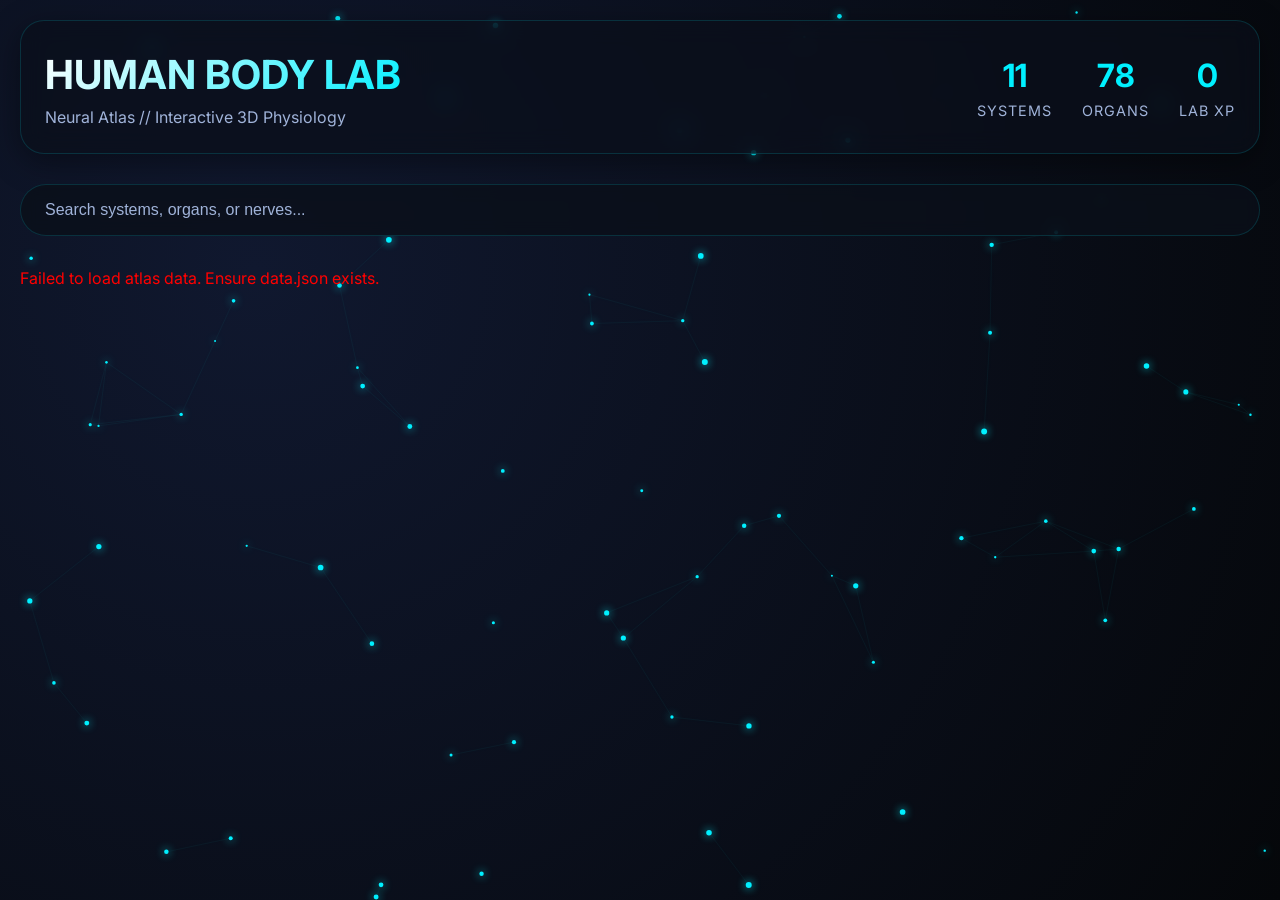
==== commit 0b2ea000: "Update index.html" ====
--- a/index.html
+++ b/index.html
@@ -2,1542 +2,323 @@
 <html lang="en">
 <head>
   <meta charset="UTF-8">
-  <meta name="viewport" content="width=device-width, initial-scale=1.0, viewport-fit=cover">
-  <title>Human Body Lab · Expert Atlas</title>
+  <meta name="viewport" content="width=device-width, initial-scale=1.0">
+  <title>Human Body Lab | Neural Atlas</title>
+  <!-- Fonts & Icons -->
   <link rel="preconnect" href="https://fonts.googleapis.com">
   <link rel="preconnect" href="https://fonts.gstatic.com" crossorigin>
-  <link href="https://fonts.googleapis.com/css2?family=Inter:opsz,wght@14..32,400;14..32,500;14..32,600;14..32,700&display=swap" rel="stylesheet">
-  <link rel="stylesheet" href="https://cdnjs.cloudflare.com/ajax/libs/font-awesome/6.5.1/css/all.min.css">
+  <link href="https://fonts.googleapis.com/css2?family=Inter:wght@400;500;600;700&display=swap" rel="stylesheet">
+  <link rel="stylesheet" href="https://cdnjs.cloudflare.com/ajax/libs/font-awesome/6.0.0-beta3/css/all.min.css">
   <style>
+    /* ========== FUTURISTIC CORE STYLES ========== */
     :root {
-      color-scheme: dark;
-      --bg: #06080d;
-      --panel: rgba(13, 20, 30, 0.78);
-      --panel-strong: rgba(18, 27, 38, 0.92);
-      --line: rgba(190, 216, 255, 0.18);
-      --line-hot: rgba(125, 231, 215, 0.55);
-      --text: #f3f6fb;
-      --muted: #9eabbf;
-      --muted-strong: #c1cad8;
-      --blue: #86b7ff;
-      --teal: #7de7d7;
-      --coral: #ff8f78;
-      --amber: #ffd76a;
-      --green: #9be37d;
-      --shadow: 0 18px 50px rgba(0, 0, 0, 0.42);
-      --radius: 8px;
-    }
-
-    * {
-      box-sizing: border-box;
-      margin: 0;
-      padding: 0;
-    }
-
-    html {
-      scroll-behavior: smooth;
-    }
-
+      --bg-dark: #05070a;
+      --bg-panel: #0a0f1a;
+      --primary-cyan: #00f0ff;
+      --primary-blue: #3f7ce5;
+      --accent-pink: #ff007f;
+      --accent-purple: #9d4edd;
+      --text-primary: #ffffff;
+      --text-secondary: #a0b3d9;
+      --glass-border: rgba(0, 240, 255, 0.15);
+      --glow: 0 0 20px rgba(0, 240, 255, 0.3);
+    }
+
+    * { margin: 0; padding: 0; box-sizing: border-box; }
     body {
-      min-height: 100vh;
+      font-family: 'Inter', sans-serif;
+      background: var(--bg-dark);
+      color: var(--text-primary);
+      line-height: 1.5;
       overflow-x: hidden;
-      background:
-        radial-gradient(circle at 16% 18%, rgba(125, 231, 215, 0.14), transparent 31rem),
-        radial-gradient(circle at 85% 4%, rgba(255, 143, 120, 0.11), transparent 30rem),
-        linear-gradient(145deg, #06080d 0%, #09111a 48%, #06080d 100%);
-      color: var(--text);
-      font-family: Inter, "Segoe UI", system-ui, sans-serif;
-      line-height: 1.5;
-      -webkit-font-smoothing: antialiased;
-      text-rendering: optimizeLegibility;
-    }
-
-    button,
-    input,
-    a {
-      font: inherit;
-    }
-
-    button {
-      color: inherit;
-    }
-
-    a {
-      color: inherit;
-      text-decoration: none;
-    }
-
-    .neural-bg,
-    #particles {
-      position: fixed;
-      inset: 0;
-      pointer-events: none;
-    }
-
-    .neural-bg {
-      z-index: -3;
-      background:
-        linear-gradient(rgba(255, 255, 255, 0.018) 1px, transparent 1px),
-        linear-gradient(90deg, rgba(255, 255, 255, 0.016) 1px, transparent 1px);
-      background-size: 54px 54px;
-      mask-image: linear-gradient(to bottom, rgba(0, 0, 0, 0.95), rgba(0, 0, 0, 0.4));
-    }
-
-    #particles {
-      z-index: -2;
-      opacity: 0.62;
-    }
-
-    .app-shell {
-      width: min(1440px, calc(100% - 40px));
-      margin: 0 auto;
-      padding: 22px 0 44px;
-    }
-
-    .expert-header {
+    }
+
+    /* Animated Background */
+    #neural-bg {
+      position: fixed; top: 0; left: 0; width: 100%; height: 100%;
+      z-index: -1; background: radial-gradient(circle at 20% 30%, #10182f, #05070a);
+    }
+
+    /* Glassmorphism Panel */
+    .glass-panel {
+      background: rgba(10, 15, 26, 0.7);
+      backdrop-filter: blur(12px);
+      -webkit-backdrop-filter: blur(12px);
+      border: 1px solid var(--glass-border);
+      border-radius: 24px;
+      box-shadow: 0 8px 32px rgba(0, 0, 0, 0.4);
+      padding: 24px;
+      transition: all 0.3s ease;
+    }
+    .glass-panel:hover { border-color: rgba(0, 240, 255, 0.4); box-shadow: var(--glow); }
+
+    /* Layout */
+    .container { max-width: 1440px; margin: 0 auto; padding: 20px; }
+    .header { display: flex; justify-content: space-between; align-items: center; margin-bottom: 30px; }
+    .logo h1 { font-size: 2.5rem; font-weight: 700; background: linear-gradient(135deg, #fff, var(--primary-cyan)); -webkit-background-clip: text; -webkit-text-fill-color: transparent; }
+    .logo span { font-size: 1rem; color: var(--text-secondary); display: block; }
+    .stats { display: flex; gap: 30px; }
+    .stat-item { text-align: center; }
+    .stat-value { font-size: 2rem; font-weight: 700; color: var(--primary-cyan); }
+    .stat-label { font-size: 0.9rem; color: var(--text-secondary); text-transform: uppercase; letter-spacing: 1px; }
+
+    /* System Grid */
+    .systems-grid {
       display: grid;
-      grid-template-columns: minmax(260px, 1fr) auto;
-      align-items: center;
-      gap: 20px;
-      padding: 18px 0 24px;
-    }
-
-    .logo-area {
-      display: flex;
-      align-items: center;
-      gap: 14px;
-      min-width: 0;
-    }
-
-    .brain-icon {
-      display: grid;
-      width: 52px;
-      height: 52px;
-      flex: 0 0 auto;
-      place-items: center;
-      border: 1px solid rgba(134, 183, 255, 0.35);
-      border-radius: var(--radius);
-      background: linear-gradient(145deg, rgba(134, 183, 255, 0.18), rgba(125, 231, 215, 0.10));
-      color: var(--teal);
-      font-size: 1.75rem;
-      box-shadow: 0 0 26px rgba(125, 231, 215, 0.18);
-    }
-
-    .logo-text h1 {
-      color: var(--text);
-      font-size: 1.75rem;
-      font-weight: 700;
-      letter-spacing: 0;
-      line-height: 1.08;
-    }
-
-    .logo-text .badge {
-      margin-top: 5px;
-      color: var(--muted);
-      font-size: 0.78rem;
-      font-weight: 600;
-      letter-spacing: 0;
-      text-transform: uppercase;
-    }
-
-    .stats-module {
-      display: grid;
-      grid-template-columns: repeat(3, minmax(116px, 1fr));
-      gap: 10px;
-      width: min(520px, 100%);
-    }
-
-    .stat-item {
-      display: grid;
-      grid-template-columns: 36px 1fr;
-      align-items: center;
-      gap: 10px;
-      min-height: 66px;
-      padding: 10px;
-      border: 1px solid var(--line);
-      border-radius: var(--radius);
-      background: rgba(10, 16, 24, 0.74);
-      box-shadow: 0 10px 30px rgba(0, 0, 0, 0.22);
-    }
-
-    .stat-icon {
-      display: grid;
-      width: 36px;
-      height: 36px;
-      place-items: center;
-      border: 1px solid rgba(125, 231, 215, 0.28);
-      border-radius: var(--radius);
-      background: rgba(125, 231, 215, 0.08);
-      color: var(--teal);
-      font-size: 1rem;
-    }
-
-    .stat-info .label {
-      color: var(--muted);
-      font-size: 0.72rem;
-      font-weight: 600;
-      letter-spacing: 0;
-      text-transform: uppercase;
-    }
-
-    .stat-info .value {
-      color: var(--text);
-      font-size: 1.34rem;
-      font-weight: 700;
-      line-height: 1.15;
-    }
-
-    .workspace {
-      display: grid;
-      grid-template-columns: minmax(300px, 430px) minmax(0, 1fr);
-      gap: 18px;
-      align-items: start;
-    }
-
-    .atlas-visual,
-    .atlas-main,
-    .detail-panel,
-    .score-panel {
-      border: 1px solid var(--line);
-      border-radius: var(--radius);
-      background: var(--panel);
-      box-shadow: var(--shadow);
-      backdrop-filter: blur(18px) saturate(140%);
-    }
-
-    .atlas-visual {
-      position: sticky;
-      top: 18px;
-      display: grid;
-      gap: 18px;
-      min-height: 720px;
-      padding: 18px;
+      grid-template-columns: repeat(auto-fit, minmax(320px, 1fr));
+      gap: 24px;
+      margin-top: 30px;
+    }
+
+    .system-card {
+      background: rgba(10, 15, 26, 0.6);
+      backdrop-filter: blur(8px);
+      -webkit-backdrop-filter: blur(8px);
+      border: 1px solid var(--glass-border);
+      border-radius: 20px;
+      padding: 20px;
+      cursor: pointer;
+      transition: all 0.25s ease;
+      position: relative;
       overflow: hidden;
     }
-
-    .visual-title {
-      display: flex;
-      align-items: center;
-      justify-content: space-between;
-      gap: 12px;
-    }
-
-    .visual-title h2,
-    .section-title h2 {
-      color: var(--text);
-      font-size: 1.35rem;
-      font-weight: 650;
-      letter-spacing: 0;
-    }
-
-    .visual-title h2 i,
-    .section-title h2 i {
-      color: var(--teal);
-      margin-right: 8px;
-    }
-
-    .status-pill {
-      display: inline-flex;
-      align-items: center;
-      gap: 7px;
-      min-height: 34px;
-      padding: 7px 10px;
-      border: 1px solid rgba(125, 231, 215, 0.28);
-      border-radius: var(--radius);
-      background: rgba(125, 231, 215, 0.08);
-      color: var(--muted-strong);
-      font-size: 0.82rem;
-      font-weight: 600;
-    }
-
-    .body-stage {
-      position: relative;
-      display: grid;
-      min-height: 430px;
-      place-items: center;
-      border: 1px solid rgba(255, 255, 255, 0.08);
-      border-radius: var(--radius);
-      background:
-        radial-gradient(circle at center, rgba(134, 183, 255, 0.12), transparent 17rem),
-        linear-gradient(180deg, rgba(255, 255, 255, 0.035), transparent);
-      overflow: hidden;
-    }
-
-    .body-stage::before {
-      content: "";
-      position: absolute;
-      inset: 28px 38px;
-      border: 1px solid rgba(255, 255, 255, 0.07);
-      border-radius: 50%;
-      transform: rotate(-8deg);
-    }
-
-    .body-figure {
-      width: min(260px, 72%);
-      height: auto;
-      filter: drop-shadow(0 28px 42px rgba(0, 0, 0, 0.42));
-      isolation: isolate;
-    }
-
-    .figure-base {
-      fill: rgba(243, 246, 251, 0.08);
-      stroke: rgba(243, 246, 251, 0.2);
-      stroke-width: 2;
-    }
-
-    .organ {
-      opacity: 0.72;
-      transition: opacity 180ms ease, transform 180ms ease, filter 180ms ease;
-      transform-box: fill-box;
-      transform-origin: center;
-    }
-
-    .organ[data-system="brain"] { fill: var(--blue); }
-    .organ[data-system="lungs"] { fill: var(--teal); }
-    .organ[data-system="heart"] { fill: var(--coral); }
-    .organ[data-system="skeleton"] { fill: #f1e5c9; }
-    .organ[data-system="muscles"] { fill: #ffb07a; }
-    .organ[data-system="digestive"] { fill: var(--green); }
-
-    .body-figure[data-active="brain"] .organ[data-system="brain"],
-    .body-figure[data-active="lungs"] .organ[data-system="lungs"],
-    .body-figure[data-active="heart"] .organ[data-system="heart"],
-    .body-figure[data-active="skeleton"] .organ[data-system="skeleton"],
-    .body-figure[data-active="muscles"] .organ[data-system="muscles"],
-    .body-figure[data-active="digestive"] .organ[data-system="digestive"] {
-      opacity: 1;
-      transform: scale(1.08);
-      filter: drop-shadow(0 0 14px currentColor);
-    }
-
-    .hotspot {
-      position: absolute;
-      display: grid;
-      width: 34px;
-      height: 34px;
-      place-items: center;
-      border: 1px solid rgba(255, 255, 255, 0.38);
-      border-radius: 50%;
-      background: rgba(6, 8, 13, 0.74);
-      color: var(--text);
-      cursor: pointer;
-      transition: transform 160ms ease, border-color 160ms ease, background 160ms ease;
-    }
-
-    .hotspot:hover,
-    .hotspot:focus-visible,
-    .hotspot.is-active {
-      transform: translateY(-2px) scale(1.08);
-      border-color: var(--line-hot);
-      background: rgba(125, 231, 215, 0.18);
-      outline: none;
-    }
-
-    .hotspot[data-system="brain"] { left: 50%; top: 12%; transform: translateX(-50%); }
-    .hotspot[data-system="lungs"] { left: 41%; top: 37%; }
-    .hotspot[data-system="heart"] { left: 52%; top: 43%; }
-    .hotspot[data-system="skeleton"] { left: 63%; top: 58%; }
-    .hotspot[data-system="muscles"] { left: 29%; top: 55%; }
-    .hotspot[data-system="digestive"] { left: 50%; top: 58%; transform: translateX(-50%); }
-
-    .detail-panel {
-      display: grid;
-      gap: 16px;
-      min-height: 210px;
-      padding: 18px;
-    }
-
-    .detail-kicker {
-      color: var(--teal);
-      font-size: 0.78rem;
-      font-weight: 700;
-      letter-spacing: 0;
-      text-transform: uppercase;
-    }
-
-    .detail-panel h3 {
-      font-size: 1.8rem;
-      font-weight: 700;
-      line-height: 1.05;
-    }
-
-    .detail-panel p {
-      color: var(--muted-strong);
-      font-size: 0.98rem;
-    }
-
-    .detail-meta {
-      display: grid;
-      grid-template-columns: repeat(2, minmax(0, 1fr));
-      gap: 10px;
-    }
-
-    .mini-metric {
-      border: 1px solid rgba(255, 255, 255, 0.09);
-      border-radius: var(--radius);
-      padding: 10px;
-      background: rgba(255, 255, 255, 0.035);
-    }
-
-    .mini-metric span {
-      display: block;
-      color: var(--muted);
-      font-size: 0.72rem;
-      font-weight: 700;
-      text-transform: uppercase;
-    }
-
-    .mini-metric strong {
-      display: block;
-      margin-top: 4px;
-      color: var(--text);
-      font-size: 0.98rem;
-    }
-
-    .detail-actions {
-      display: flex;
-      flex-wrap: wrap;
-      gap: 10px;
-    }
-
-    .control-button,
-    .module-link,
-    .filter-button {
-      display: inline-flex;
-      align-items: center;
-      justify-content: center;
-      gap: 8px;
-      min-height: 40px;
-      border: 1px solid rgba(255, 255, 255, 0.14);
-      border-radius: var(--radius);
-      background: rgba(255, 255, 255, 0.055);
-      color: var(--text);
-      cursor: pointer;
-      font-weight: 650;
-      transition: transform 150ms ease, border-color 150ms ease, background 150ms ease;
-    }
-
-    .control-button,
-    .module-link {
-      padding: 0 14px;
-    }
-
-    .filter-button {
-      min-width: 96px;
-      padding: 0 12px;
-    }
-
-    .control-button:hover,
-    .module-link:hover,
-    .filter-button:hover,
-    .control-button:focus-visible,
-    .module-link:focus-visible,
-    .filter-button:focus-visible {
-      transform: translateY(-1px);
-      border-color: var(--line-hot);
-      background: rgba(125, 231, 215, 0.12);
-      outline: none;
-    }
-
-    .control-button.primary,
-    .module-link.primary {
-      border-color: rgba(125, 231, 215, 0.52);
-      background: linear-gradient(135deg, rgba(125, 231, 215, 0.22), rgba(134, 183, 255, 0.14));
-    }
-
-    .control-button:disabled,
-    .module-link[aria-disabled="true"] {
-      cursor: not-allowed;
-      opacity: 0.54;
-      transform: none;
-    }
-
-    .score-panel {
-      display: grid;
-      gap: 14px;
-      padding: 16px;
-    }
-
-    .score-top {
-      display: flex;
-      align-items: center;
-      justify-content: space-between;
-      gap: 12px;
-    }
-
-    .score-label {
-      display: flex;
-      align-items: center;
-      gap: 10px;
-      color: var(--muted-strong);
-      font-weight: 700;
-    }
-
-    .score-label i {
-      color: var(--amber);
-    }
-
-    .score-number {
-      color: var(--amber);
-      font-size: 2.4rem;
-      font-weight: 750;
-      line-height: 1;
-    }
-
-    .progress-track {
-      position: relative;
-      height: 10px;
-      border-radius: 999px;
-      background: rgba(255, 255, 255, 0.09);
-      overflow: hidden;
-    }
-
-    .progress-fill {
-      position: absolute;
-      inset: 0 auto 0 0;
-      width: 0%;
-      border-radius: inherit;
-      background: linear-gradient(90deg, var(--coral), var(--amber), var(--teal));
-      transition: width 260ms ease;
-    }
-
-    .score-foot {
-      display: flex;
-      justify-content: space-between;
-      gap: 12px;
-      color: var(--muted);
-      font-size: 0.86rem;
-    }
-
-    .atlas-main {
-      display: grid;
-      gap: 18px;
-      padding: 18px;
-      min-width: 0;
-    }
-
-    .topbar {
-      display: grid;
-      grid-template-columns: minmax(220px, 1fr) auto;
-      gap: 14px;
-      align-items: end;
-    }
-
-    .section-title {
-      display: grid;
-      gap: 5px;
-    }
-
-    .section-title p {
-      color: var(--muted);
-      max-width: 66ch;
-      font-size: 0.96rem;
-    }
-
-    .tools {
-      display: flex;
-      flex-wrap: wrap;
-      justify-content: flex-end;
-      gap: 10px;
-    }
-
-    .search-wrap {
-      position: relative;
-      min-width: 250px;
-    }
-
-    .search-wrap i {
-      position: absolute;
-      left: 12px;
-      top: 50%;
-      color: var(--muted);
-      transform: translateY(-50%);
-      pointer-events: none;
-    }
-
-    .search-wrap input {
-      width: 100%;
-      min-height: 42px;
-      border: 1px solid rgba(255, 255, 255, 0.14);
-      border-radius: var(--radius);
-      background: rgba(255, 255, 255, 0.06);
-      color: var(--text);
-      padding: 0 12px 0 38px;
-      outline: none;
-    }
-
-    .search-wrap input:focus {
-      border-color: var(--line-hot);
-      box-shadow: 0 0 0 3px rgba(125, 231, 215, 0.1);
-    }
-
-    .filters {
-      display: inline-grid;
-      grid-template-columns: repeat(3, minmax(0, 1fr));
-      gap: 6px;
-      padding: 4px;
-      border: 1px solid rgba(255, 255, 255, 0.1);
-      border-radius: var(--radius);
-      background: rgba(255, 255, 255, 0.045);
-    }
-
-    .filter-button {
-      min-height: 34px;
-      border-color: transparent;
-      background: transparent;
-      color: var(--muted-strong);
-      font-size: 0.86rem;
-    }
-
-    .filter-button.is-active {
-      background: rgba(125, 231, 215, 0.16);
-      color: var(--text);
-    }
-
-    .result-status {
-      min-height: 20px;
-      color: var(--muted);
-      font-size: 0.88rem;
-    }
-
-    .system-grid {
-      display: grid;
-      grid-template-columns: repeat(3, minmax(0, 1fr));
-      gap: 12px;
-    }
-
-    .expert-card {
-      position: relative;
-      display: grid;
-      gap: 16px;
-      min-height: 265px;
-      padding: 18px;
-      border: 1px solid var(--line);
-      border-radius: var(--radius);
-      background: rgba(255, 255, 255, 0.045);
-      overflow: hidden;
-      transition: transform 180ms ease, border-color 180ms ease, background 180ms ease;
-    }
-
-    .expert-card::before {
-      content: "";
-      position: absolute;
-      inset: 0;
-      background: radial-gradient(420px circle at var(--mouse-x, 50%) var(--mouse-y, 50%), rgba(125, 231, 215, 0.13), transparent 52%);
-      opacity: 0;
-      transition: opacity 180ms ease;
-      pointer-events: none;
-    }
-
-    .expert-card:hover,
-    .expert-card.is-active,
-    .expert-card:focus-within {
-      transform: translateY(-4px);
-      border-color: var(--line-hot);
-      background: rgba(255, 255, 255, 0.07);
-    }
-
-    .expert-card:hover::before,
-    .expert-card.is-active::before {
-      opacity: 1;
-    }
-
-    .expert-card.is-hidden {
-      display: none;
-    }
-
-    .card-top {
-      position: relative;
-      z-index: 1;
-      display: flex;
-      align-items: flex-start;
-      justify-content: space-between;
-      gap: 12px;
-    }
-
-    .card-icon {
-      display: grid;
-      width: 48px;
-      height: 48px;
-      place-items: center;
-      border: 1px solid rgba(255, 255, 255, 0.12);
-      border-radius: var(--radius);
-      background: rgba(255, 255, 255, 0.055);
-      color: var(--blue);
-      font-size: 1.45rem;
-    }
-
-    .expert-card[data-accent="coral"] .card-icon { color: var(--coral); }
-    .expert-card[data-accent="teal"] .card-icon { color: var(--teal); }
-    .expert-card[data-accent="amber"] .card-icon { color: var(--amber); }
-    .expert-card[data-accent="green"] .card-icon { color: var(--green); }
-
-    .status-badge {
-      display: inline-flex;
-      align-items: center;
-      gap: 6px;
-      min-height: 28px;
-      padding: 5px 8px;
-      border: 1px solid rgba(255, 255, 255, 0.12);
-      border-radius: var(--radius);
-      color: var(--muted-strong);
-      font-size: 0.76rem;
-      font-weight: 700;
-      text-transform: uppercase;
-    }
-
-    .status-badge.ready {
-      border-color: rgba(125, 231, 215, 0.28);
-      background: rgba(125, 231, 215, 0.09);
-      color: var(--teal);
-    }
-
-    .status-badge.soon {
-      border-color: rgba(255, 215, 106, 0.28);
-      background: rgba(255, 215, 106, 0.08);
-      color: var(--amber);
-    }
-
-    .status-badge.done {
-      border-color: rgba(155, 227, 125, 0.34);
-      background: rgba(155, 227, 125, 0.11);
-      color: var(--green);
-    }
-
-    .card-copy {
-      position: relative;
-      z-index: 1;
-      display: grid;
-      gap: 8px;
-    }
-
-    .expert-card h3 {
-      color: var(--text);
-      font-size: 1.28rem;
-      font-weight: 700;
-      letter-spacing: 0;
-      line-height: 1.15;
-    }
-
-    .expert-card p {
-      color: var(--muted-strong);
-      font-size: 0.93rem;
-    }
-
-    .tag-list {
-      position: relative;
-      z-index: 1;
-      display: flex;
-      flex-wrap: wrap;
-      gap: 7px;
-      margin-top: auto;
-    }
-
-    .tag-list span {
-      border: 1px solid rgba(255, 255, 255, 0.1);
-      border-radius: var(--radius);
-      background: rgba(255, 255, 255, 0.045);
-      color: var(--muted);
-      padding: 4px 7px;
-      font-size: 0.76rem;
-      font-weight: 650;
-    }
-
-    .card-actions {
-      position: relative;
-      z-index: 1;
-      display: grid;
-      grid-template-columns: 1fr auto;
-      gap: 8px;
-      align-items: center;
-    }
-
-    .select-card {
-      min-height: 40px;
-      border: 1px solid rgba(255, 255, 255, 0.12);
-      border-radius: var(--radius);
-      background: rgba(255, 255, 255, 0.055);
-      color: var(--text);
-      cursor: pointer;
-      font-weight: 700;
-      transition: border-color 150ms ease, background 150ms ease;
-    }
-
-    .select-card:hover,
-    .select-card:focus-visible {
-      border-color: var(--line-hot);
-      background: rgba(125, 231, 215, 0.12);
-      outline: none;
-    }
-
-    .xp-chip {
-      display: inline-flex;
-      align-items: center;
-      justify-content: center;
-      min-height: 40px;
-      min-width: 64px;
-      border: 1px solid rgba(255, 215, 106, 0.22);
-      border-radius: var(--radius);
-      background: rgba(255, 215, 106, 0.08);
-      color: var(--amber);
-      font-size: 0.82rem;
-      font-weight: 800;
-    }
-
-    .empty-state {
-      display: none;
-      min-height: 160px;
-      place-items: center;
-      border: 1px dashed rgba(255, 255, 255, 0.15);
-      border-radius: var(--radius);
-      color: var(--muted);
-      text-align: center;
-    }
-
-    .empty-state.is-visible {
-      display: grid;
-    }
-
-    .sr-only {
-      position: absolute;
-      width: 1px;
-      height: 1px;
-      padding: 0;
-      margin: -1px;
-      overflow: hidden;
-      clip: rect(0, 0, 0, 0);
-      white-space: nowrap;
-      border: 0;
-    }
-
-    @media (max-width: 1120px) {
-      .workspace {
-        grid-template-columns: 1fr;
-      }
-
-      .atlas-visual {
-        position: relative;
-        top: auto;
-        min-height: auto;
-        grid-template-columns: minmax(280px, 0.9fr) minmax(300px, 1fr);
-      }
-
-      .visual-title,
-      .score-panel {
-        grid-column: 1 / -1;
-      }
-
-      .body-stage {
-        min-height: 390px;
-      }
-    }
-
-    @media (max-width: 920px) {
-      .expert-header,
-      .topbar {
-        grid-template-columns: 1fr;
-      }
-
-      .tools {
-        justify-content: flex-start;
-      }
-
-      .stats-module {
-        width: 100%;
-      }
-
-      .system-grid {
-        grid-template-columns: repeat(2, minmax(0, 1fr));
-      }
-
-      .atlas-visual {
-        grid-template-columns: 1fr;
-      }
-
-      .visual-title,
-      .score-panel {
-        grid-column: auto;
-      }
-    }
-
-    @media (max-width: 640px) {
-      .app-shell {
-        width: min(100% - 24px, 1440px);
-        padding-top: 14px;
-      }
-
-      .logo-text h1 {
-        font-size: 1.38rem;
-      }
-
-      .stats-module,
-      .system-grid,
-      .detail-meta {
-        grid-template-columns: 1fr;
-      }
-
-      .tools,
-      .search-wrap,
-      .filters {
-        width: 100%;
-      }
-
-      .filter-button {
-        min-width: 0;
-      }
-
-      .body-stage {
-        min-height: 340px;
-      }
-
-      .hotspot {
-        width: 32px;
-        height: 32px;
-      }
-    }
-
-    @media (prefers-reduced-motion: reduce) {
-      *,
-      *::before,
-      *::after {
-        animation-duration: 0.01ms !important;
-        animation-iteration-count: 1 !important;
-        scroll-behavior: auto !important;
-        transition-duration: 0.01ms !important;
-      }
-
-      #particles {
-        opacity: 0.25;
-      }
-    }
+    .system-card:hover {
+      transform: translateY(-5px);
+      border-color: var(--primary-cyan);
+      box-shadow: var(--glow);
+      background: rgba(20, 30, 50, 0.8);
+    }
+    .system-card::before {
+      content: ''; position: absolute; top: 0; left: 0; width: 4px; height: 100%;
+      background: linear-gradient(to bottom, var(--primary-cyan), var(--accent-purple));
+    }
+    .card-header { display: flex; align-items: center; gap: 15px; margin-bottom: 15px; }
+    .card-icon { font-size: 2.5rem; color: var(--primary-cyan); filter: drop-shadow(0 0 10px rgba(0, 240, 255, 0.5)); }
+    .card-title { font-size: 1.5rem; font-weight: 600; }
+    .card-subtitle { font-size: 0.9rem; color: var(--text-secondary); }
+    .card-stats { display: flex; gap: 15px; margin: 15px 0; }
+    .organ-preview { display: flex; flex-wrap: wrap; gap: 8px; margin-top: 15px; }
+    .organ-tag { background: rgba(0, 240, 255, 0.1); border: 1px solid rgba(0, 240, 255, 0.2); border-radius: 20px; padding: 5px 12px; font-size: 0.8rem; color: var(--primary-cyan); }
+    .progress-bar { height: 6px; background: rgba(255,255,255,0.1); border-radius: 3px; margin: 15px 0; overflow: hidden; }
+    .progress-fill { height: 100%; width: 60%; background: linear-gradient(90deg, var(--primary-cyan), var(--accent-purple)); border-radius: 3px; }
+
+    /* Search Bar */
+    .search-container { margin: 20px 0; }
+    .search-box {
+      width: 100%; padding: 16px 24px;
+      background: rgba(10, 15, 26, 0.8); backdrop-filter: blur(8px);
+      border: 1px solid var(--glass-border); border-radius: 40px;
+      color: white; font-size: 1rem;
+    }
+    .search-box::placeholder { color: var(--text-secondary); }
+    .search-box:focus { outline: none; border-color: var(--primary-cyan); box-shadow: var(--glow); }
+
+    /* Responsive */
+    @media (max-width: 768px) {
+      .header { flex-direction: column; align-items: start; gap: 15px; }
+      .logo h1 { font-size: 2rem; }
+    }
+
+    /* Loading animation */
+    .loading { text-align: center; padding: 50px; color: var(--primary-cyan); }
+    .hidden { display: none; }
   </style>
 </head>
 <body>
-  <canvas id="particles" aria-hidden="true"></canvas>
-  <div class="neural-bg" aria-hidden="true"></div>
-
-  <div class="app-shell">
-    <header class="expert-header">
-      <div class="logo-area">
-        <div class="brain-icon" aria-hidden="true"><i class="fa-solid fa-brain"></i></div>
-        <div class="logo-text">
-          <h1>Human Body Lab</h1>
-          <div class="badge">Expert Atlas · v2.1</div>
+  <canvas id="neural-bg"></canvas>
+
+  <div class="container">
+    <!-- Header -->
+    <div class="header glass-panel">
+      <div class="logo">
+        <h1>HUMAN BODY LAB</h1>
+        <span>Neural Atlas // Interactive 3D Physiology</span>
+      </div>
+      <div class="stats">
+        <div class="stat-item">
+          <div class="stat-value" id="total-systems">11</div>
+          <div class="stat-label">Systems</div>
+        </div>
+        <div class="stat-item">
+          <div class="stat-value" id="total-organs">78</div>
+          <div class="stat-label">Organs</div>
+        </div>
+        <div class="stat-item">
+          <div class="stat-value" id="xp-score">0</div>
+          <div class="stat-label">Lab XP</div>
         </div>
       </div>
-
-      <section class="stats-module" aria-label="Atlas progress">
-        <div class="stat-item">
-          <div class="stat-icon" aria-hidden="true"><i class="fa-solid fa-dna"></i></div>
-          <div class="stat-info">
-            <div class="label">Systems</div>
-            <div class="value" id="systemCount">6</div>
-          </div>
-        </div>
-        <div class="stat-item">
-          <div class="stat-icon" aria-hidden="true"><i class="fa-solid fa-vial-circle-check"></i></div>
-          <div class="stat-info">
-            <div class="label">Ready</div>
-            <div class="value" id="readyCount">3</div>
-          </div>
-        </div>
-        <div class="stat-item">
-          <div class="stat-icon" aria-hidden="true"><i class="fa-solid fa-layer-group"></i></div>
-          <div class="stat-info">
-            <div class="label">Mastery</div>
-            <div class="value" id="masteryLevel">I</div>
-          </div>
-        </div>
-      </section>
-    </header>
-
-    <main class="workspace">
-      <aside class="atlas-visual" aria-label="Interactive body atlas">
-        <div class="visual-title">
-          <h2><i class="fa-solid fa-person-rays"></i>Atlas Focus</h2>
-          <span class="status-pill" id="focusStatus"><i class="fa-solid fa-circle-dot"></i> Heart</span>
-        </div>
-
-        <div class="body-stage">
-          <svg class="body-figure" id="bodyFigure" data-active="heart" viewBox="0 0 260 560" role="img" aria-label="Simplified human body map">
-            <path class="figure-base" d="M130 20c28 0 48 21 48 49s-20 49-48 49-48-21-48-49 20-49 48-49Z"/>
-            <path class="figure-base" d="M92 128h76c22 0 41 16 45 38l16 92c3 20-9 39-28 44l-18 5v205c0 16-13 28-29 28-12 0-23-8-27-20l-17-113-17 113c-4 12-15 20-27 20-16 0-29-12-29-28V307l-18-5c-19-5-31-24-28-44l16-92c4-22 23-38 45-38Z"/>
-            <path class="organ" data-system="brain" d="M105 61c0-19 13-31 29-31 11 0 21 6 26 16 11 1 20 12 20 26 0 16-11 29-26 30H110c-16-2-28-15-28-31 0-13 8-24 23-26v16Z"/>
-            <path class="organ" data-system="lungs" d="M99 171c-16 9-28 34-28 65 0 23 9 41 27 43 18 2 25-19 25-48v-55c0-10-11-11-24-5Zm62 0c16 9 28 34 28 65 0 23-9 41-27 43-18 2-25-19-25-48v-55c0-10 11-11 24-5Z"/>
-            <path class="organ" data-system="heart" d="M130 224c-22-20-43-8-43 14 0 28 43 51 43 51s43-23 43-51c0-22-21-34-43-14Z"/>
-            <path class="organ" data-system="digestive" d="M104 299c0-18 13-31 31-31h1c18 0 32 14 32 33 0 12-6 21-17 27 16 7 27 20 27 38 0 22-18 40-48 40-26 0-47-15-47-38 0-17 10-31 26-38-4-8-5-17-5-31Z"/>
-            <path class="organ" data-system="skeleton" d="M128 126h7v275h-7V126Zm-38 48h82v7H90v-7Zm15 97h52v7h-52v-7Zm-5 92h61v7h-61v-7Z"/>
-            <path class="organ" data-system="muscles" d="M74 174c-20 34-23 92-5 112 11 12 30 1 30-18 0-33-4-66-25-94Zm112 0c20 34 23 92 5 112-11 12-30 1-30-18 0-33 4-66 25-94Zm-74 254c-20 36-23 82-6 101 12 13 31 1 31-18 0-30-5-59-25-83Zm36 0c20 36 23 82 6 101-12 13-31 1-31-18 0-30 5-59 25-83Z"/>
-          </svg>
-
-          <button class="hotspot is-active" type="button" data-system="heart" aria-label="Focus heart"><i class="fa-solid fa-heart-pulse"></i></button>
-          <button class="hotspot" type="button" data-system="brain" aria-label="Focus brain"><i class="fa-solid fa-brain"></i></button>
-          <button class="hotspot" type="button" data-system="lungs" aria-label="Focus lungs"><i class="fa-solid fa-lungs"></i></button>
-          <button class="hotspot" type="button" data-system="skeleton" aria-label="Focus skeleton"><i class="fa-solid fa-bone"></i></button>
-          <button class="hotspot" type="button" data-system="muscles" aria-label="Focus muscles"><i class="fa-solid fa-dumbbell"></i></button>
-          <button class="hotspot" type="button" data-system="digestive" aria-label="Focus digestive system"><i class="fa-solid fa-apple-whole"></i></button>
-        </div>
-
-        <section class="detail-panel" aria-live="polite">
-          <div class="detail-kicker" id="detailKicker">Cardiovascular System</div>
-          <h3 id="detailName">Heart</h3>
-          <p id="detailSummary">Cardiovascular dynamics, blood flow, valve timing, and electrical conduction.</p>
-          <div class="detail-meta">
-            <div class="mini-metric">
-              <span>Signal</span>
-              <strong id="detailMetric">~100k beats/day</strong>
-            </div>
-            <div class="mini-metric">
-              <span>Lab XP</span>
-              <strong id="detailXp">+20 XP</strong>
-            </div>
-          </div>
-          <div class="detail-actions">
-            <a class="module-link primary" id="moduleLink" href="heart.html"><i class="fa-solid fa-arrow-up-right-from-square"></i>Open Module</a>
-            <button class="control-button" id="completeButton" type="button"><i class="fa-solid fa-check"></i>Complete</button>
-          </div>
-        </section>
-
-        <section class="score-panel" aria-label="Score progress">
-          <div class="score-top">
-            <div class="score-label"><i class="fa-solid fa-trophy"></i>Accumulated XP</div>
-            <div class="score-number" id="scoreDisplay">0</div>
-          </div>
-          <div class="progress-track" aria-hidden="true">
-            <div class="progress-fill" id="progressFill"></div>
-          </div>
-          <div class="score-foot">
-            <span id="rankText">Research Fellow · Level I</span>
-            <button class="control-button" id="syncButton" type="button"><i class="fa-solid fa-rotate"></i>Sync</button>
-          </div>
-        </section>
-      </aside>
-
-      <section class="atlas-main" aria-labelledby="systemsTitle">
-        <div class="topbar">
-          <div class="section-title">
-            <h2 id="systemsTitle"><i class="fa-solid fa-cubes-stacked"></i>Physiology Systems</h2>
-            <p>Explore core body systems, track completed modules, and keep your lab score synced across sessions.</p>
-          </div>
-
-          <div class="tools">
-            <label class="search-wrap">
-              <span class="sr-only">Search systems</span>
-              <i class="fa-solid fa-magnifying-glass" aria-hidden="true"></i>
-              <input id="searchInput" type="search" placeholder="Search systems" autocomplete="off">
-            </label>
-            <div class="filters" role="group" aria-label="Filter systems">
-              <button class="filter-button is-active" type="button" data-filter="all">All</button>
-              <button class="filter-button" type="button" data-filter="ready">Ready</button>
-              <button class="filter-button" type="button" data-filter="soon">Soon</button>
-            </div>
-          </div>
-        </div>
-
-        <div class="result-status" id="resultStatus" aria-live="polite">6 systems shown</div>
-
-        <div class="system-grid" id="systemGrid">
-          <article class="expert-card is-active" data-system="heart" data-status="ready" data-accent="coral" data-search="heart cardiovascular dynamics blood flow electrical conduction hemodynamics ecg">
-            <div class="card-top">
-              <div class="card-icon" aria-hidden="true"><i class="fa-solid fa-heart-pulse"></i></div>
-              <span class="status-badge ready"><i class="fa-solid fa-bolt"></i>Ready</span>
-            </div>
-            <div class="card-copy">
-              <h3>Heart</h3>
-              <p>Cardiovascular dynamics, blood flow, valve timing, and electrical conduction.</p>
-            </div>
-            <div class="tag-list" aria-label="Heart topics">
-              <span>hemodynamics</span>
-              <span>ECG</span>
-              <span>flow</span>
-            </div>
-            <div class="card-actions">
-              <button class="select-card" type="button" data-system="heart">Inspect</button>
-              <span class="xp-chip">+20</span>
-            </div>
-          </article>
-
-          <article class="expert-card" data-system="brain" data-status="ready" data-accent="blue" data-search="brain neural networks cognition sensory integration connectome memory neurons">
-            <div class="card-top">
-              <div class="card-icon" aria-hidden="true"><i class="fa-solid fa-brain"></i></div>
-              <span class="status-badge ready"><i class="fa-solid fa-bolt"></i>Ready</span>
-            </div>
-            <div class="card-copy">
-              <h3>Brain</h3>
-              <p>Neural networks, cognition, sensory integration, memory, and regulation.</p>
-            </div>
-            <div class="tag-list" aria-label="Brain topics">
-              <span>connectome</span>
-              <span>cortex</span>
-              <span>signals</span>
-            </div>
-            <div class="card-actions">
-              <button class="select-card" type="button" data-system="brain">Inspect</button>
-              <span class="xp-chip">+20</span>
-            </div>
-          </article>
-
-          <article class="expert-card" data-system="lungs" data-status="ready" data-accent="teal" data-search="lungs respiration pulmonary ventilation gas exchange oxygen carbon dioxide alveoli">
-            <div class="card-top">
-              <div class="card-icon" aria-hidden="true"><i class="fa-solid fa-lungs"></i></div>
-              <span class="status-badge ready"><i class="fa-solid fa-bolt"></i>Ready</span>
-            </div>
-            <div class="card-copy">
-              <h3>Lungs</h3>
-              <p>Gas exchange, pulmonary ventilation, alveoli, and O2/CO2 balance.</p>
-            </div>
-            <div class="tag-list" aria-label="Lung topics">
-              <span>respirometry</span>
-              <span>alveoli</span>
-              <span>O2/CO2</span>
-            </div>
-            <div class="card-actions">
-              <button class="select-card" type="button" data-system="lungs">Inspect</button>
-              <span class="xp-chip">+20</span>
-            </div>
-          </article>
-
-          <article class="expert-card" data-system="skeleton" data-status="soon" data-accent="amber" data-search="skeleton bones skeletal biomechanics joints marrow minerals support">
-            <div class="card-top">
-              <div class="card-icon" aria-hidden="true"><i class="fa-solid fa-bone"></i></div>
-              <span class="status-badge soon"><i class="fa-solid fa-clock"></i>Soon</span>
-            </div>
-            <div class="card-copy">
-              <h3>Skeleton</h3>
-              <p>Structural framework, joints, marrow, mineral storage, and load transfer.</p>
-            </div>
-            <div class="tag-list" aria-label="Skeleton topics">
-              <span>206 bones</span>
-              <span>joints</span>
-              <span>support</span>
-            </div>
-            <div class="card-actions">
-              <button class="select-card" type="button" data-system="skeleton">Preview</button>
-              <span class="xp-chip">+15</span>
-            </div>
-          </article>
-
-          <article class="expert-card" data-system="muscles" data-status="soon" data-accent="coral" data-search="muscles myology skeletal smooth cardiac movement thermogenesis contraction">
-            <div class="card-top">
-              <div class="card-icon" aria-hidden="true"><i class="fa-solid fa-dumbbell"></i></div>
-              <span class="status-badge soon"><i class="fa-solid fa-clock"></i>Soon</span>
-            </div>
-            <div class="card-copy">
-              <h3>Muscles</h3>
-              <p>Skeletal, smooth, and cardiac muscle mechanics, movement, and heat output.</p>
-            </div>
-            <div class="tag-list" aria-label="Muscle topics">
-              <span>myology</span>
-              <span>contraction</span>
-              <span>ATP</span>
-            </div>
-            <div class="card-actions">
-              <button class="select-card" type="button" data-system="muscles">Preview</button>
-              <span class="xp-chip">+15</span>
-            </div>
-          </article>
-
-          <article class="expert-card" data-system="digestive" data-status="soon" data-accent="green" data-search="digestive metabolism gi tract absorption microbiome nutrients enzymes">
-            <div class="card-top">
-              <div class="card-icon" aria-hidden="true"><i class="fa-solid fa-apple-whole"></i></div>
-              <span class="status-badge soon"><i class="fa-solid fa-clock"></i>Soon</span>
-            </div>
-            <div class="card-copy">
-              <h3>Digestive</h3>
-              <p>GI tract movement, nutrient absorption, enzyme activity, and microbiome interface.</p>
-            </div>
-            <div class="tag-list" aria-label="Digestive topics">
-              <span>metabolism</span>
-              <span>enzymes</span>
-              <span>microbiome</span>
-            </div>
-            <div class="card-actions">
-              <button class="select-card" type="button" data-system="digestive">Preview</button>
-              <span class="xp-chip">+15</span>
-            </div>
-          </article>
-        </div>
-
-        <div class="empty-state" id="emptyState">
-          <div>
-            <strong>No systems found</strong>
-            <p>Try a different body system, function, or topic.</p>
-          </div>
-        </div>
-      </section>
-    </main>
+    </div>
+
+    <!-- Search & Filter -->
+    <div class="search-container">
+      <input type="text" class="search-box" placeholder="Search systems, organs, or nerves..." id="search-input">
+    </div>
+
+    <!-- Systems Grid (loaded dynamically) -->
+    <div id="systems-container" class="systems-grid">
+      <div class="loading"><i class="fas fa-circle-notch fa-spin"></i> Loading Atlas...</div>
+    </div>
   </div>
 
   <script>
-    (() => {
-      "use strict";
-
-      const STORAGE_KEYS = {
-        score: "labScore",
-        oldScore: "score",
-        completed: "labCompletedSystems",
-        active: "labActiveSystem"
-      };
-
-      const SYSTEMS = {
-        heart: {
-          name: "Heart",
-          area: "Cardiovascular System",
-          status: "ready",
-          href: "heart.html",
-          xp: 20,
-          metric: "~100k beats/day",
-          summary: "Cardiovascular dynamics, blood flow, valve timing, and electrical conduction."
-        },
-        brain: {
-          name: "Brain",
-          area: "Nervous System",
-          status: "ready",
-          href: "brain.html",
-          xp: 20,
-          metric: "~86B neurons",
-          summary: "Neural networks, cognition, sensory integration, memory, and regulation."
-        },
-        lungs: {
-          name: "Lungs",
-          area: "Respiratory System",
-          status: "ready",
-          href: "lungs.html",
-          xp: 20,
-          metric: "~500M alveoli",
-          summary: "Gas exchange, pulmonary ventilation, alveoli, and O2/CO2 balance."
-        },
-        skeleton: {
-          name: "Skeleton",
-          area: "Skeletal System",
-          status: "soon",
-          href: "",
-          xp: 15,
-          metric: "206 adult bones",
-          summary: "Structural framework, joints, marrow, mineral storage, and load transfer."
-        },
-        muscles: {
-          name: "Muscles",
-          area: "Muscular System",
-          status: "soon",
-          href: "",
-          xp: 15,
-          metric: "600+ muscles",
-          summary: "Skeletal, smooth, and cardiac muscle mechanics, movement, and heat output."
-        },
-        digestive: {
-          name: "Digestive",
-          area: "Digestive System",
-          status: "soon",
-          href: "",
-          xp: 15,
-          metric: "~9m GI tract",
-          summary: "GI tract movement, nutrient absorption, enzyme activity, and microbiome interface."
-        }
-      };
-
-      const scoreDisplay = document.getElementById("scoreDisplay");
-      const progressFill = document.getElementById("progressFill");
-      const masteryLevel = document.getElementById("masteryLevel");
-      const rankText = document.getElementById("rankText");
-      const systemCount = document.getElementById("systemCount");
-      const readyCount = document.getElementById("readyCount");
-      const detailKicker = document.getElementById("detailKicker");
-      const detailName = document.getElementById("detailName");
-      const detailSummary = document.getElementById("detailSummary");
-      const detailMetric = document.getElementById("detailMetric");
-      const detailXp = document.getElementById("detailXp");
-      const focusStatus = document.getElementById("focusStatus");
-      const moduleLink = document.getElementById("moduleLink");
-      const completeButton = document.getElementById("completeButton");
-      const syncButton = document.getElementById("syncButton");
-      const bodyFigure = document.getElementById("bodyFigure");
-      const searchInput = document.getElementById("searchInput");
-      const resultStatus = document.getElementById("resultStatus");
-      const emptyState = document.getElementById("emptyState");
-      const cards = [...document.querySelectorAll(".expert-card")];
-      const hotspots = [...document.querySelectorAll(".hotspot")];
-      const filterButtons = [...document.querySelectorAll(".filter-button")];
-
-      let activeSystem = localStorage.getItem(STORAGE_KEYS.active) || "heart";
-      let activeFilter = "all";
-      let currentScore = getStoredScore();
-      let completedSystems = getCompletedSystems();
-
-      function getStoredScore() {
-        const migrated = localStorage.getItem(STORAGE_KEYS.oldScore);
-        if (migrated !== null && localStorage.getItem(STORAGE_KEYS.score) === null) {
-          localStorage.setItem(STORAGE_KEYS.score, migrated);
-          localStorage.removeItem(STORAGE_KEYS.oldScore);
-        }
-
-        const stored = Number.parseInt(localStorage.getItem(STORAGE_KEYS.score), 10);
-        if (Number.isFinite(stored)) return stored;
-
-        localStorage.setItem(STORAGE_KEYS.score, "12");
-        return 12;
-      }
-
-      function getCompletedSystems() {
-        try {
-          const raw = JSON.parse(localStorage.getItem(STORAGE_KEYS.completed) || "[]");
-          return Array.isArray(raw) ? new Set(raw.filter((id) => SYSTEMS[id])) : new Set();
-        } catch {
-          return new Set();
-        }
-      }
-
-      function persistCompletedSystems() {
-        localStorage.setItem(STORAGE_KEYS.completed, JSON.stringify([...completedSystems]));
-      }
-
-      function getRank(score) {
-        if (score >= 120) return { level: "V", label: "Principal Fellow · Level V", pct: 100 };
-        if (score >= 80) return { level: "IV", label: "Senior Fellow · Level IV", pct: Math.min(100, (score / 120) * 100) };
-        if (score >= 50) return { level: "III", label: "Research Fellow · Level III", pct: Math.min(100, (score / 80) * 100) };
-        if (score >= 20) return { level: "II", label: "Research Fellow · Level II", pct: Math.min(100, (score / 50) * 100) };
-        return { level: "I", label: "Research Fellow · Level I", pct: Math.min(100, (score / 20) * 100) };
-      }
-
-      function updateStats() {
-        const systemValues = Object.values(SYSTEMS);
-        const rank = getRank(currentScore);
-
-        scoreDisplay.textContent = currentScore;
-        masteryLevel.textContent = rank.level;
-        rankText.textContent = rank.label;
-        progressFill.style.width = `${rank.pct}%`;
-        systemCount.textContent = systemValues.length;
-        readyCount.textContent = systemValues.filter((system) => system.status === "ready").length;
-
-        cards.forEach((card) => {
-          const systemId = card.dataset.system;
-          const badge = card.querySelector(".status-badge");
-          if (!badge) return;
-
-          if (completedSystems.has(systemId)) {
-            badge.className = "status-badge done";
-            badge.innerHTML = '<i class="fa-solid fa-check"></i>Done';
-          } else if (SYSTEMS[systemId].status === "ready") {
-            badge.className = "status-badge ready";
-            badge.innerHTML = '<i class="fa-solid fa-bolt"></i>Ready';
-          } else {
-            badge.className = "status-badge soon";
-            badge.innerHTML = '<i class="fa-solid fa-clock"></i>Soon';
-          }
-        });
-      }
-
-      function setActiveSystem(systemId) {
-        const system = SYSTEMS[systemId] || SYSTEMS.heart;
-        activeSystem = systemId;
-        localStorage.setItem(STORAGE_KEYS.active, activeSystem);
-
-        detailKicker.textContent = system.area;
-        detailName.textContent = system.name;
-        detailSummary.textContent = system.summary;
-        detailMetric.textContent = system.metric;
-        detailXp.textContent = `+${system.xp} XP`;
-        focusStatus.innerHTML = `<i class="fa-solid fa-circle-dot"></i> ${system.name}`;
-        bodyFigure.dataset.active = systemId;
-
-        if (system.status === "ready") {
-          moduleLink.href = system.href;
-          moduleLink.removeAttribute("aria-disabled");
-          moduleLink.classList.add("primary");
-          moduleLink.innerHTML = '<i class="fa-solid fa-arrow-up-right-from-square"></i>Open Module';
-          completeButton.disabled = false;
-        } else {
-          moduleLink.href = "#";
-          moduleLink.setAttribute("aria-disabled", "true");
-          moduleLink.classList.remove("primary");
-          moduleLink.innerHTML = '<i class="fa-solid fa-lock"></i>Preview Only';
-          completeButton.disabled = true;
-        }
-
-        if (completedSystems.has(systemId)) {
-          completeButton.innerHTML = '<i class="fa-solid fa-circle-check"></i>Completed';
-        } else {
-          completeButton.innerHTML = '<i class="fa-solid fa-check"></i>Complete';
-        }
-
-        cards.forEach((card) => card.classList.toggle("is-active", card.dataset.system === systemId));
-        hotspots.forEach((hotspot) => hotspot.classList.toggle("is-active", hotspot.dataset.system === systemId));
-      }
-
-      function completeActiveSystem() {
-        const system = SYSTEMS[activeSystem];
-        if (!system || system.status !== "ready" || completedSystems.has(activeSystem)) return;
-
-        completedSystems.add(activeSystem);
-        currentScore += system.xp;
-        localStorage.setItem(STORAGE_KEYS.score, String(currentScore));
-        persistCompletedSystems();
-        updateStats();
-        setActiveSystem(activeSystem);
-      }
-
-      function syncScore() {
-        currentScore = getStoredScore();
-        completedSystems = getCompletedSystems();
-        updateStats();
-        setActiveSystem(activeSystem);
-        syncButton.innerHTML = '<i class="fa-solid fa-check"></i>Synced';
-        window.setTimeout(() => {
-          syncButton.innerHTML = '<i class="fa-solid fa-rotate"></i>Sync';
-        }, 850);
-      }
-
-      function filterSystems() {
-        const query = searchInput.value.trim().toLowerCase();
-        let visibleCount = 0;
-
-        cards.forEach((card) => {
-          const matchesFilter = activeFilter === "all" || card.dataset.status === activeFilter;
-          const matchesQuery = !query || card.dataset.search.includes(query) || card.dataset.system.includes(query);
-          const visible = matchesFilter && matchesQuery;
-          card.classList.toggle("is-hidden", !visible);
-          if (visible) visibleCount += 1;
-        });
-
-        resultStatus.textContent = `${visibleCount} ${visibleCount === 1 ? "system" : "systems"} shown`;
-        emptyState.classList.toggle("is-visible", visibleCount === 0);
-      }
-
-      cards.forEach((card) => {
-        card.addEventListener("mousemove", (event) => {
-          const rect = card.getBoundingClientRect();
-          const x = ((event.clientX - rect.left) / rect.width) * 100;
-          const y = ((event.clientY - rect.top) / rect.height) * 100;
-          card.style.setProperty("--mouse-x", `${x}%`);
-          card.style.setProperty("--mouse-y", `${y}%`);
-        });
-
-        card.addEventListener("mouseleave", () => {
-          card.style.setProperty("--mouse-x", "50%");
-          card.style.setProperty("--mouse-y", "50%");
-        });
-      });
-
-      document.querySelectorAll(".select-card").forEach((button) => {
-        button.addEventListener("click", () => setActiveSystem(button.dataset.system));
-      });
-
-      hotspots.forEach((hotspot) => {
-        hotspot.addEventListener("click", () => setActiveSystem(hotspot.dataset.system));
-      });
-
-      filterButtons.forEach((button) => {
-        button.addEventListener("click", () => {
-          activeFilter = button.dataset.filter;
-          filterButtons.forEach((item) => item.classList.toggle("is-active", item === button));
-          filterSystems();
-        });
-      });
-
-      searchInput.addEventListener("input", filterSystems);
-      completeButton.addEventListener("click", completeActiveSystem);
-      syncButton.addEventListener("click", syncScore);
-      moduleLink.addEventListener("click", (event) => {
-        if (moduleLink.getAttribute("aria-disabled") === "true") event.preventDefault();
-      });
-
-      window.addEventListener("storage", (event) => {
-        if ([STORAGE_KEYS.score, STORAGE_KEYS.completed].includes(event.key)) syncScore();
-      });
-
-      updateStats();
-      setActiveSystem(activeSystem);
-      filterSystems();
-
-      const canvas = document.getElementById("particles");
-      const ctx = canvas.getContext("2d");
-      const reducedMotion = window.matchMedia("(prefers-reduced-motion: reduce)").matches;
-      const particleCount = reducedMotion ? 32 : 96;
-      const particles = [];
-      let width = 0;
-      let height = 0;
-      let dpr = 1;
-
+    (function() {
+      // Neural Background Animation
+      const canvas = document.getElementById('neural-bg');
+      const ctx = canvas.getContext('2d');
+      let width, height;
+      let particles = [];
+      
       function resizeCanvas() {
-        dpr = Math.min(window.devicePixelRatio || 1, 2);
         width = window.innerWidth;
         height = window.innerHeight;
-        canvas.width = Math.floor(width * dpr);
-        canvas.height = Math.floor(height * dpr);
-        canvas.style.width = `${width}px`;
-        canvas.style.height = `${height}px`;
-        ctx.setTransform(dpr, 0, 0, dpr, 0, 0);
-      }
-
-      function makeParticles() {
-        particles.length = 0;
-        for (let i = 0; i < particleCount; i += 1) {
+        canvas.width = width;
+        canvas.height = height;
+      }
+      
+      function initParticles(count = 80) {
+        particles = [];
+        for (let i = 0; i < count; i++) {
           particles.push({
             x: Math.random() * width,
             y: Math.random() * height,
-            vx: (Math.random() - 0.5) * 0.34,
-            vy: (Math.random() - 0.5) * 0.34,
-            radius: Math.random() * 1.9 + 0.8
+            vx: (Math.random() - 0.5) * 0.2,
+            vy: (Math.random() - 0.5) * 0.2,
+            size: Math.random() * 2 + 1
           });
         }
       }
-
+      
       function drawParticles() {
         ctx.clearRect(0, 0, width, height);
-
-        for (let i = 0; i < particles.length; i += 1) {
-          const first = particles[i];
-          for (let j = i + 1; j < particles.length; j += 1) {
-            const second = particles[j];
-            const dx = first.x - second.x;
-            const dy = first.y - second.y;
-            const distance = Math.hypot(dx, dy);
-
-            if (distance < 130) {
+        ctx.fillStyle = '#00f0ff';
+        ctx.shadowColor = '#00f0ff';
+        ctx.shadowBlur = 8;
+        
+        particles.forEach(p => {
+          p.x += p.vx;
+          p.y += p.vy;
+          
+          if (p.x < 0 || p.x > width) p.vx *= -1;
+          if (p.y < 0 || p.y > height) p.vy *= -1;
+          
+          ctx.beginPath();
+          ctx.arc(p.x, p.y, p.size, 0, Math.PI * 2);
+          ctx.fill();
+        });
+        
+        // Draw connections
+        ctx.shadowBlur = 4;
+        ctx.strokeStyle = 'rgba(0, 240, 255, 0.08)';
+        ctx.lineWidth = 0.5;
+        for (let i = 0; i < particles.length; i++) {
+          for (let j = i + 1; j < particles.length; j++) {
+            const dx = particles[i].x - particles[j].x;
+            const dy = particles[i].y - particles[j].y;
+            const dist = Math.sqrt(dx*dx + dy*dy);
+            if (dist < 100) {
               ctx.beginPath();
-              ctx.moveTo(first.x, first.y);
-              ctx.lineTo(second.x, second.y);
-              ctx.strokeStyle = `rgba(125, 231, 215, ${0.14 * (1 - distance / 130)})`;
-              ctx.lineWidth = 0.7;
+              ctx.moveTo(particles[i].x, particles[i].y);
+              ctx.lineTo(particles[j].x, particles[j].y);
               ctx.stroke();
             }
           }
         }
-
-        particles.forEach((particle) => {
-          const gradient = ctx.createRadialGradient(particle.x, particle.y, 0, particle.x, particle.y, particle.radius * 4);
-          gradient.addColorStop(0, "rgba(243, 246, 251, 0.95)");
-          gradient.addColorStop(0.45, "rgba(125, 231, 215, 0.55)");
-          gradient.addColorStop(1, "rgba(125, 231, 215, 0)");
-
-          ctx.beginPath();
-          ctx.arc(particle.x, particle.y, particle.radius, 0, Math.PI * 2);
-          ctx.fillStyle = gradient;
-          ctx.fill();
-
-          if (!reducedMotion) {
-            particle.x += particle.vx;
-            particle.y += particle.vy;
-            if (particle.x < -10) particle.x = width + 10;
-            if (particle.x > width + 10) particle.x = -10;
-            if (particle.y < -10) particle.y = height + 10;
-            if (particle.y > height + 10) particle.y = -10;
-          }
+        requestAnimationFrame(drawParticles);
+      }
+      
+      window.addEventListener('resize', () => {
+        resizeCanvas();
+        initParticles();
+      });
+      
+      resizeCanvas();
+      initParticles();
+      drawParticles();
+
+      // Data loading and rendering
+      const container = document.getElementById('systems-container');
+      const searchInput = document.getElementById('search-input');
+      let systemsData = [];
+      
+      async function loadData() {
+        try {
+          const response = await fetch('data.json');
+          systemsData = await response.json();
+          renderSystems(systemsData);
+          updateStats(systemsData);
+        } catch (error) {
+          console.error('Error loading data:', error);
+          container.innerHTML = '<p style="color:red;">Failed to load atlas data. Ensure data.json exists.</p>';
+        }
+      }
+      
+      function updateStats(data) {
+        document.getElementById('total-systems').textContent = data.length;
+        const totalOrgans = data.reduce((sum, sys) => sum + (sys.organs ? sys.organs.length : 0), 0);
+        document.getElementById('total-organs').textContent = totalOrgans;
+        const xp = localStorage.getItem('labScore') || 0;
+        document.getElementById('xp-score').textContent = xp;
+      }
+      
+      function renderSystems(systems) {
+        if (!systems.length) {
+          container.innerHTML = '<p>No systems found.</p>';
+          return;
+        }
+        
+        let html = '';
+        systems.forEach(system => {
+          const organs = system.organs || [];
+          const organTags = organs.slice(0, 4).map(o => `<span class="organ-tag">${o.name}</span>`).join('');
+          const moreCount = organs.length > 4 ? ` +${organs.length - 4}` : '';
+          
+          html += `
+            <div class="system-card" data-system-id="${system.id}" onclick="window.location.href='${system.pageUrl}'">
+              <div class="card-header">
+                <div class="card-icon"><i class="fas ${system.icon}"></i></div>
+                <div>
+                  <div class="card-title">${system.name}</div>
+                  <div class="card-subtitle">${system.organs ? system.organs.length : 0} major components</div>
+                </div>
+              </div>
+              <p style="color: var(--text-secondary); margin-bottom: 15px;">${system.shortDesc}</p>
+              <div class="progress-bar">
+                <div class="progress-fill" style="width: ${system.completion || 0}%"></div>
+              </div>
+              <div class="organ-preview">
+                ${organTags} ${moreCount ? `<span class="organ-tag">${moreCount}</span>` : ''}
+              </div>
+              <div style="display: flex; justify-content: space-between; margin-top: 20px;">
+                <span style="color: var(--primary-cyan);"><i class="fas fa-microchip"></i> ${system.status}</span>
+                <span style="color: var(--accent-purple);">+${system.xp} XP <i class="fas fa-arrow-right"></i></span>
+              </div>
+            </div>
+          `;
         });
-
-        if (!reducedMotion) requestAnimationFrame(drawParticles);
-      }
-
-      if (ctx) {
-        resizeCanvas();
-        makeParticles();
-        drawParticles();
-        window.addEventListener("resize", () => {
-          resizeCanvas();
-          makeParticles();
-        });
-      }
+        container.innerHTML = html;
+      }
+      
+      // Search functionality
+      searchInput.addEventListener('input', (e) => {
+        const term = e.target.value.toLowerCase();
+        const filtered = systemsData.filter(sys => 
+          sys.name.toLowerCase().includes(term) ||
+          (sys.organs && sys.organs.some(o => o.name.toLowerCase().includes(term)))
+        );
+        renderSystems(filtered);
+      });
+      
+      // Load XP from localStorage
+      function initXP() {
+        if (!localStorage.getItem('labScore')) {
+          localStorage.setItem('labScore', '0');
+        }
+        document.getElementById('xp-score').textContent = localStorage.getItem('labScore');
+      }
+      
+      initXP();
+      loadData();
     })();
   </script>
 </body>
